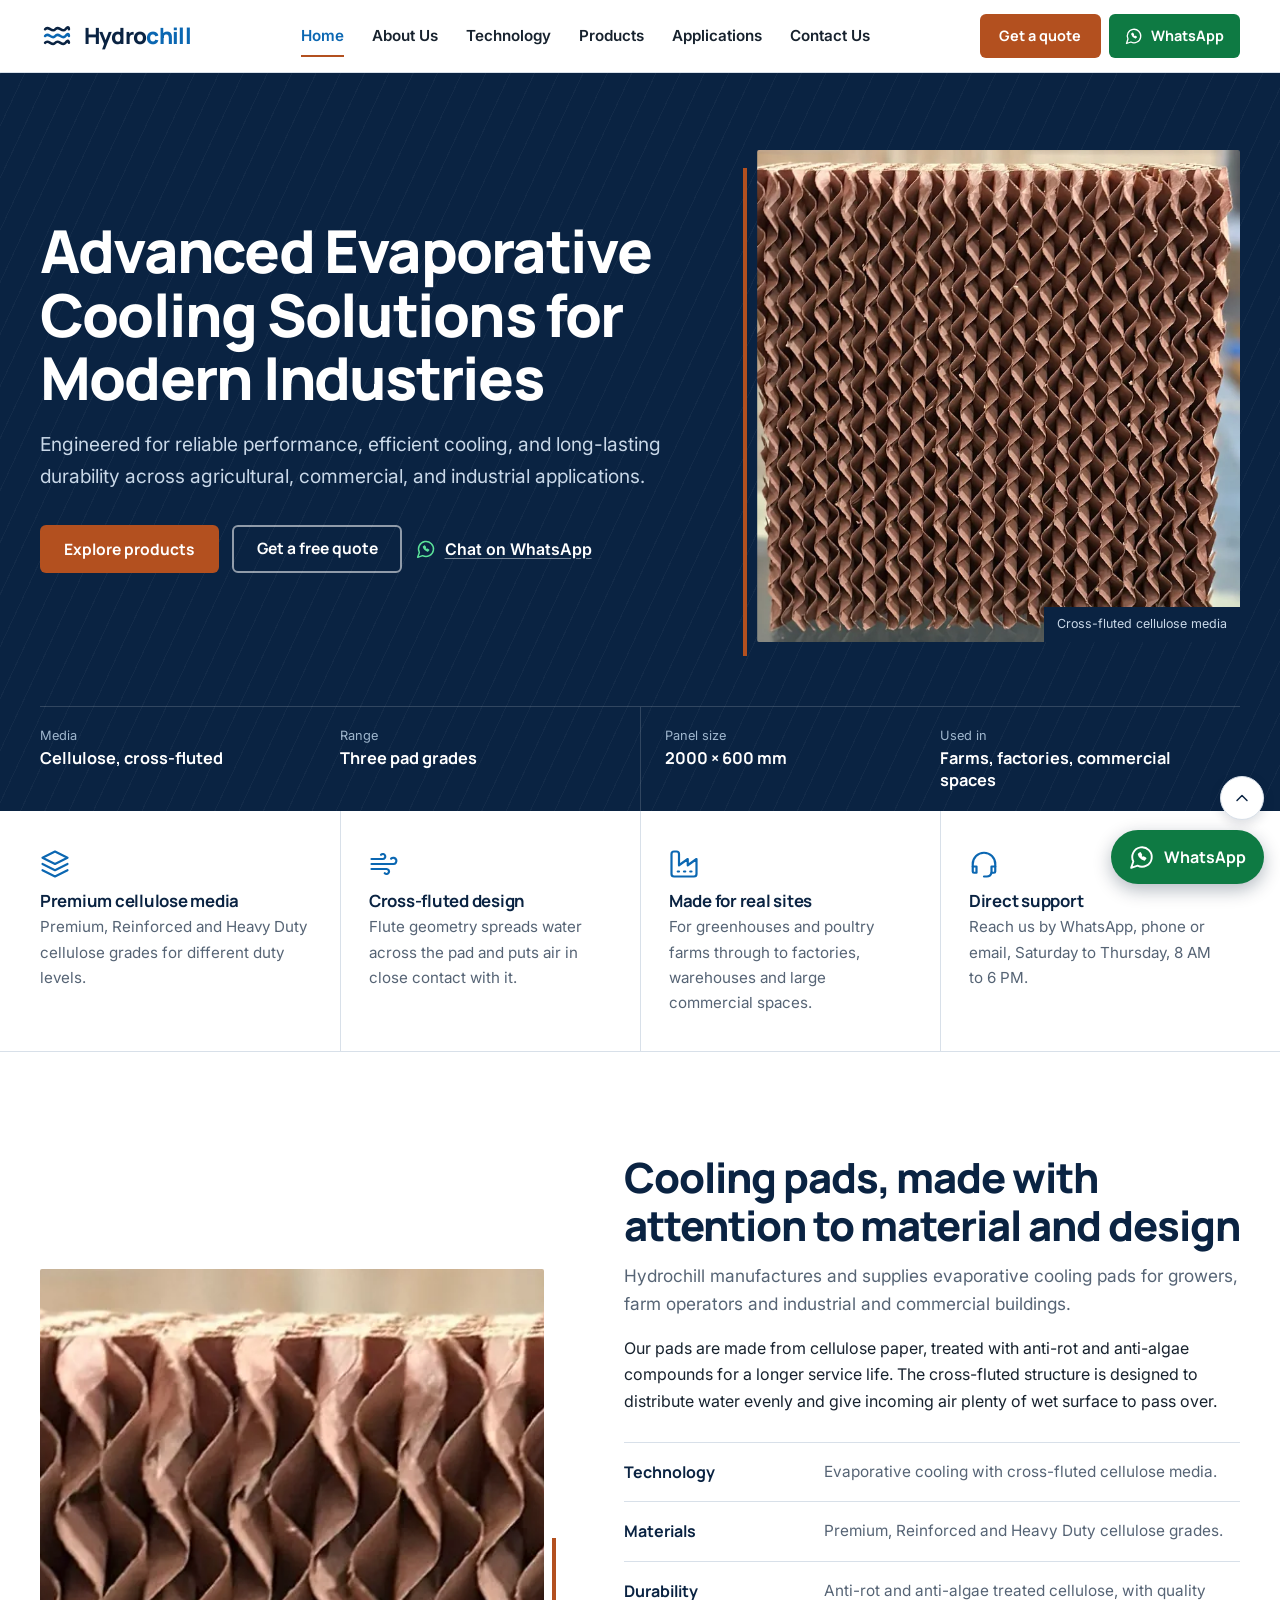
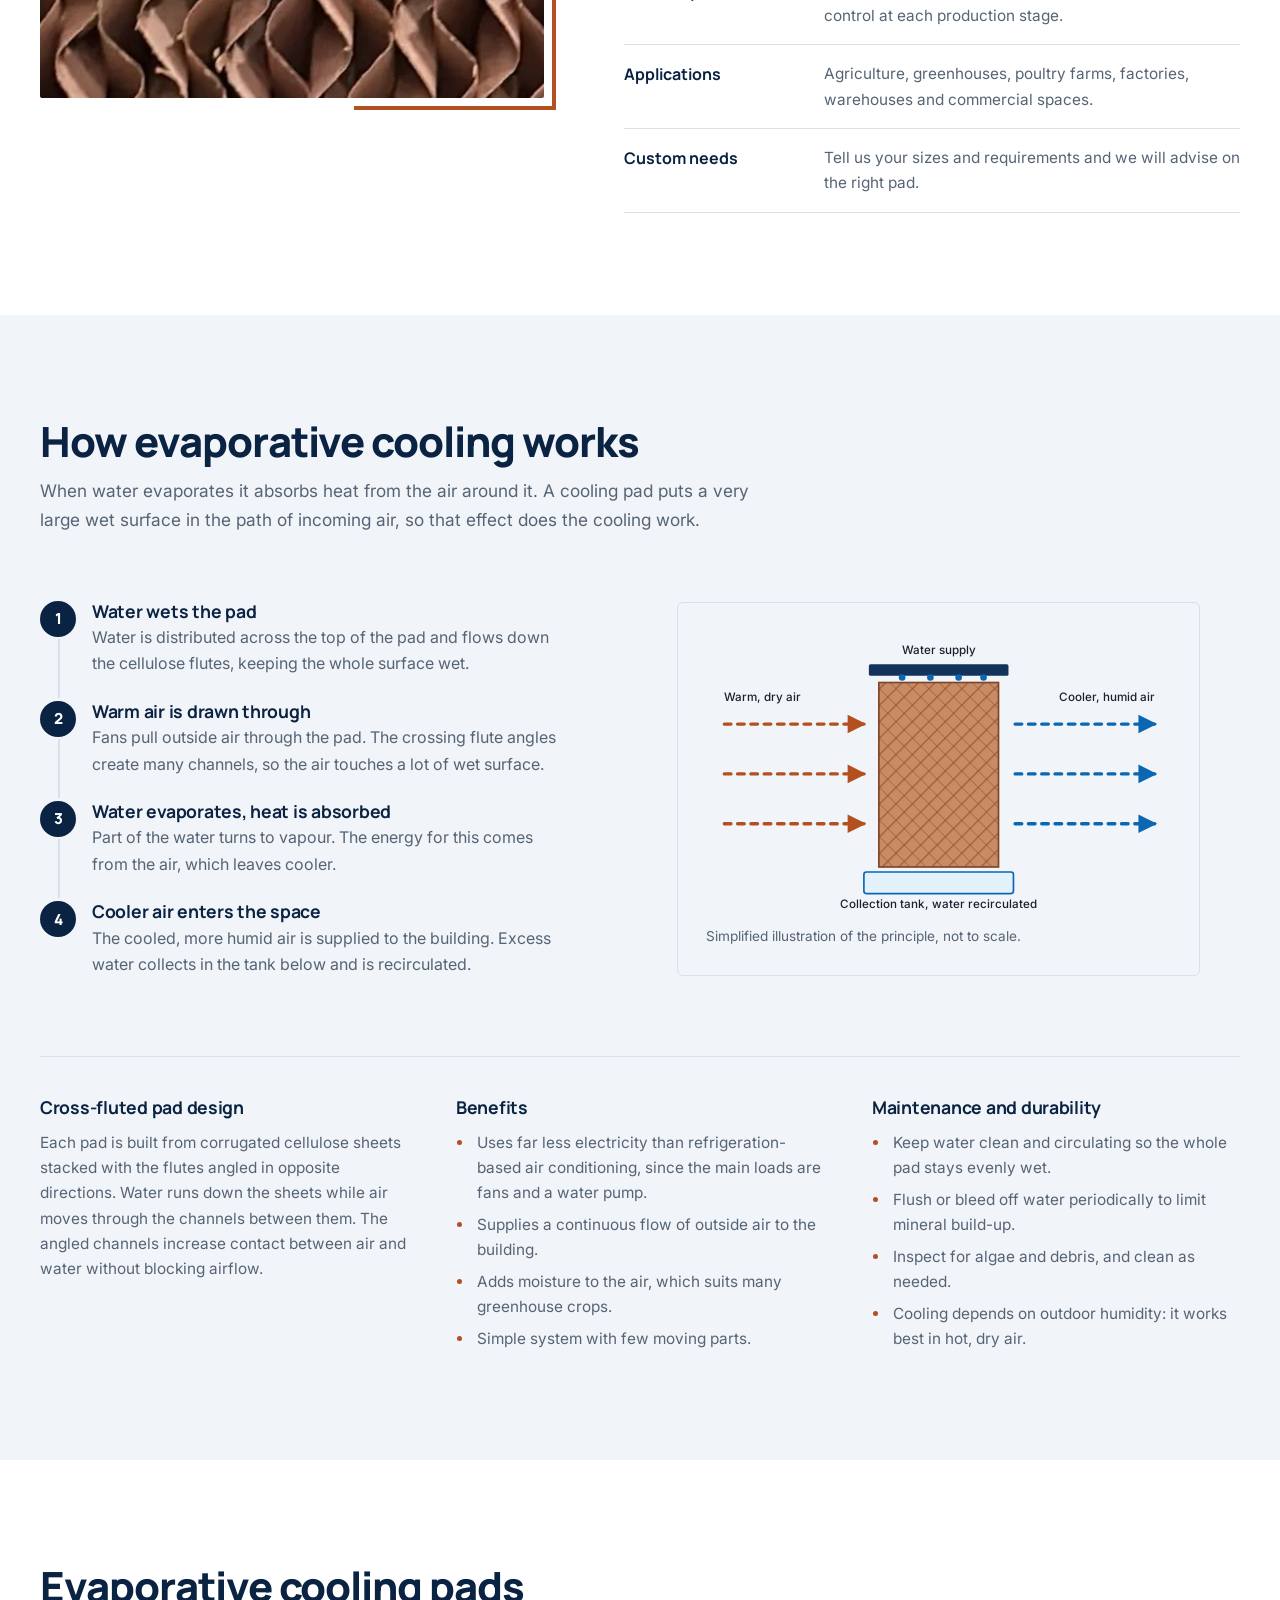
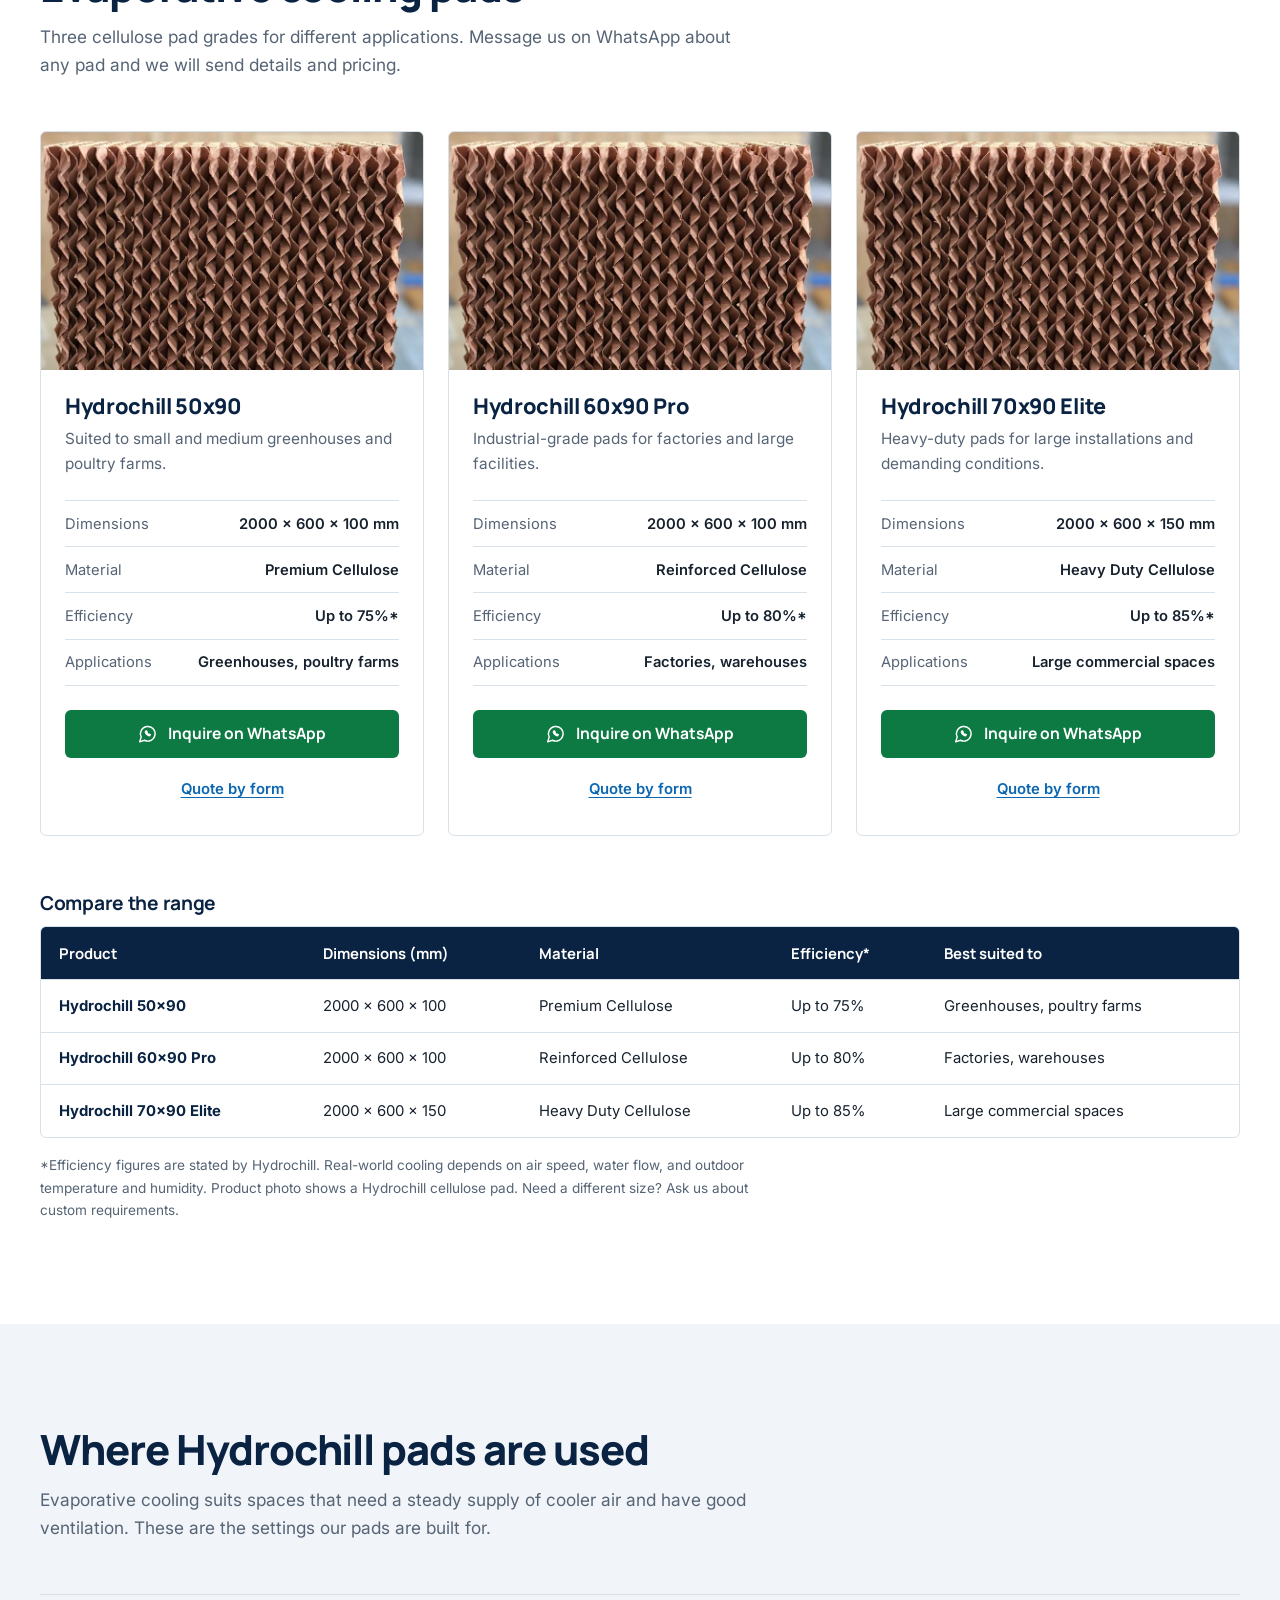
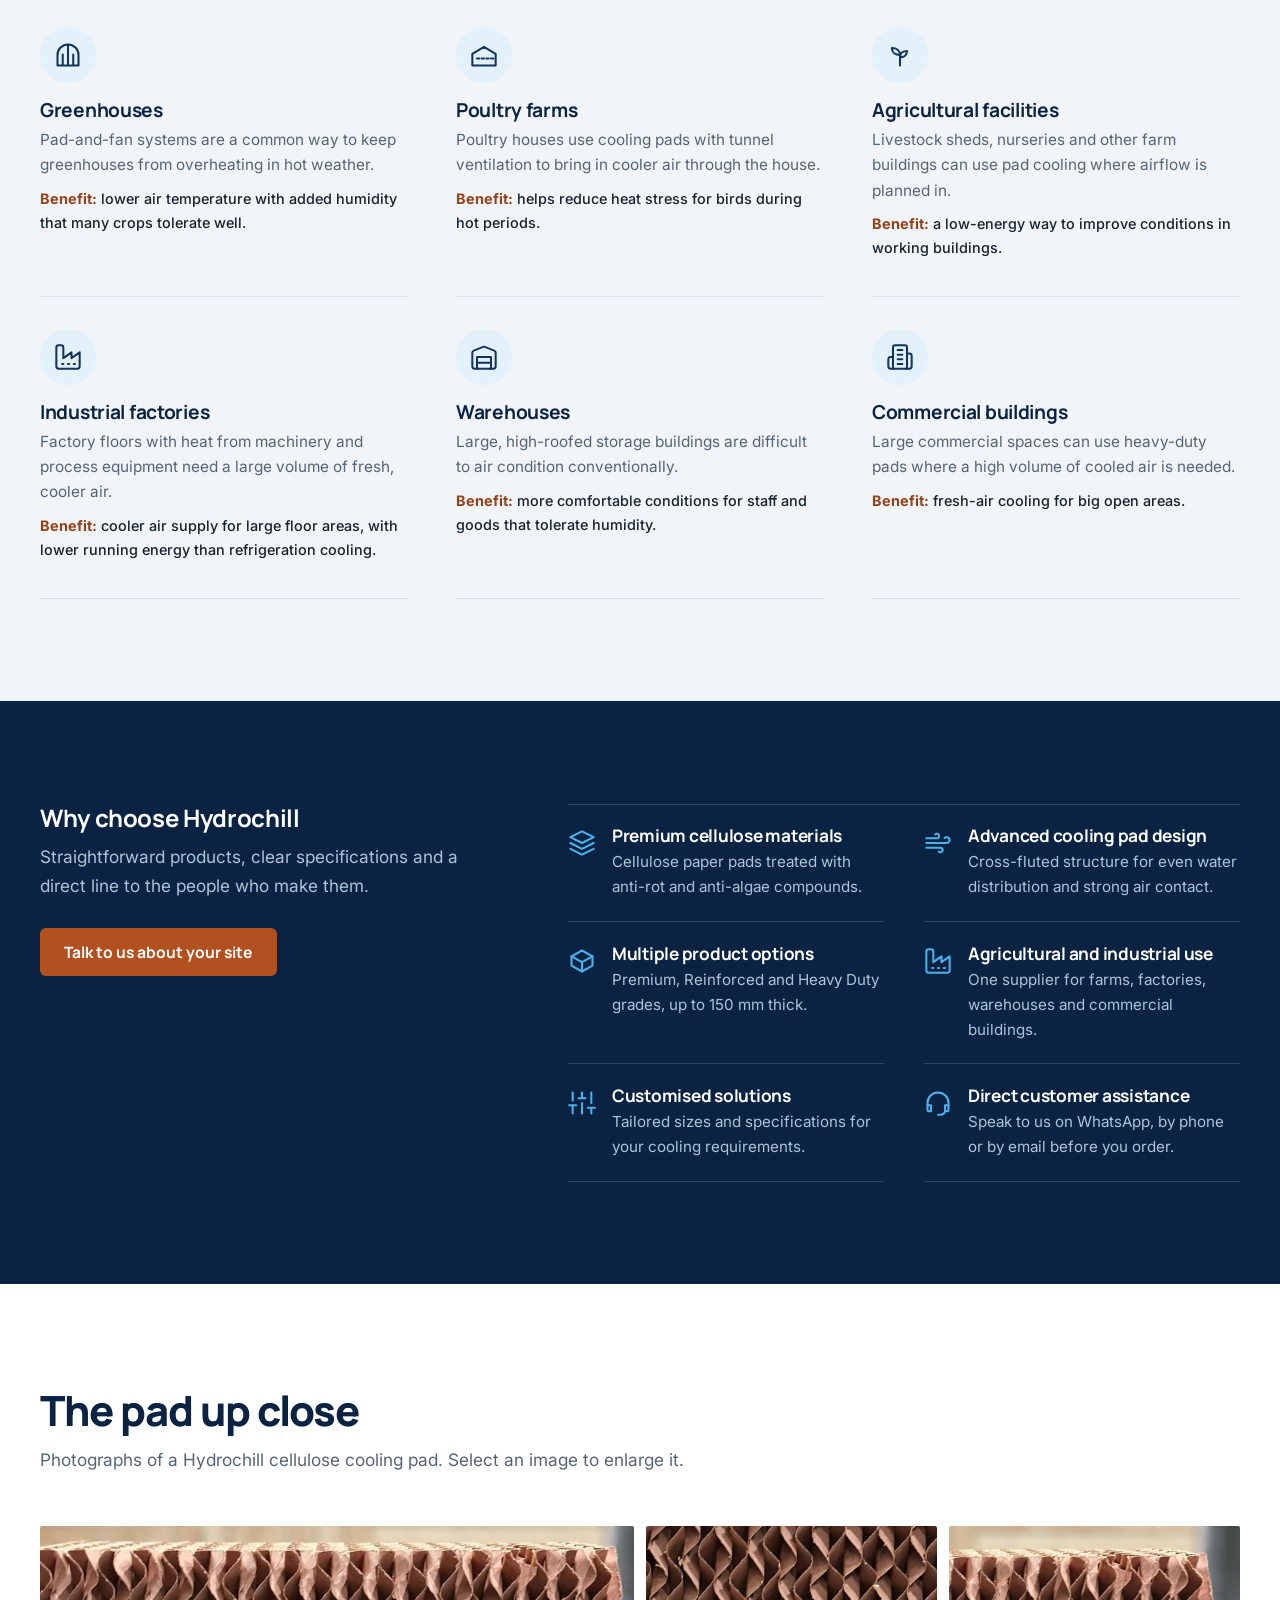
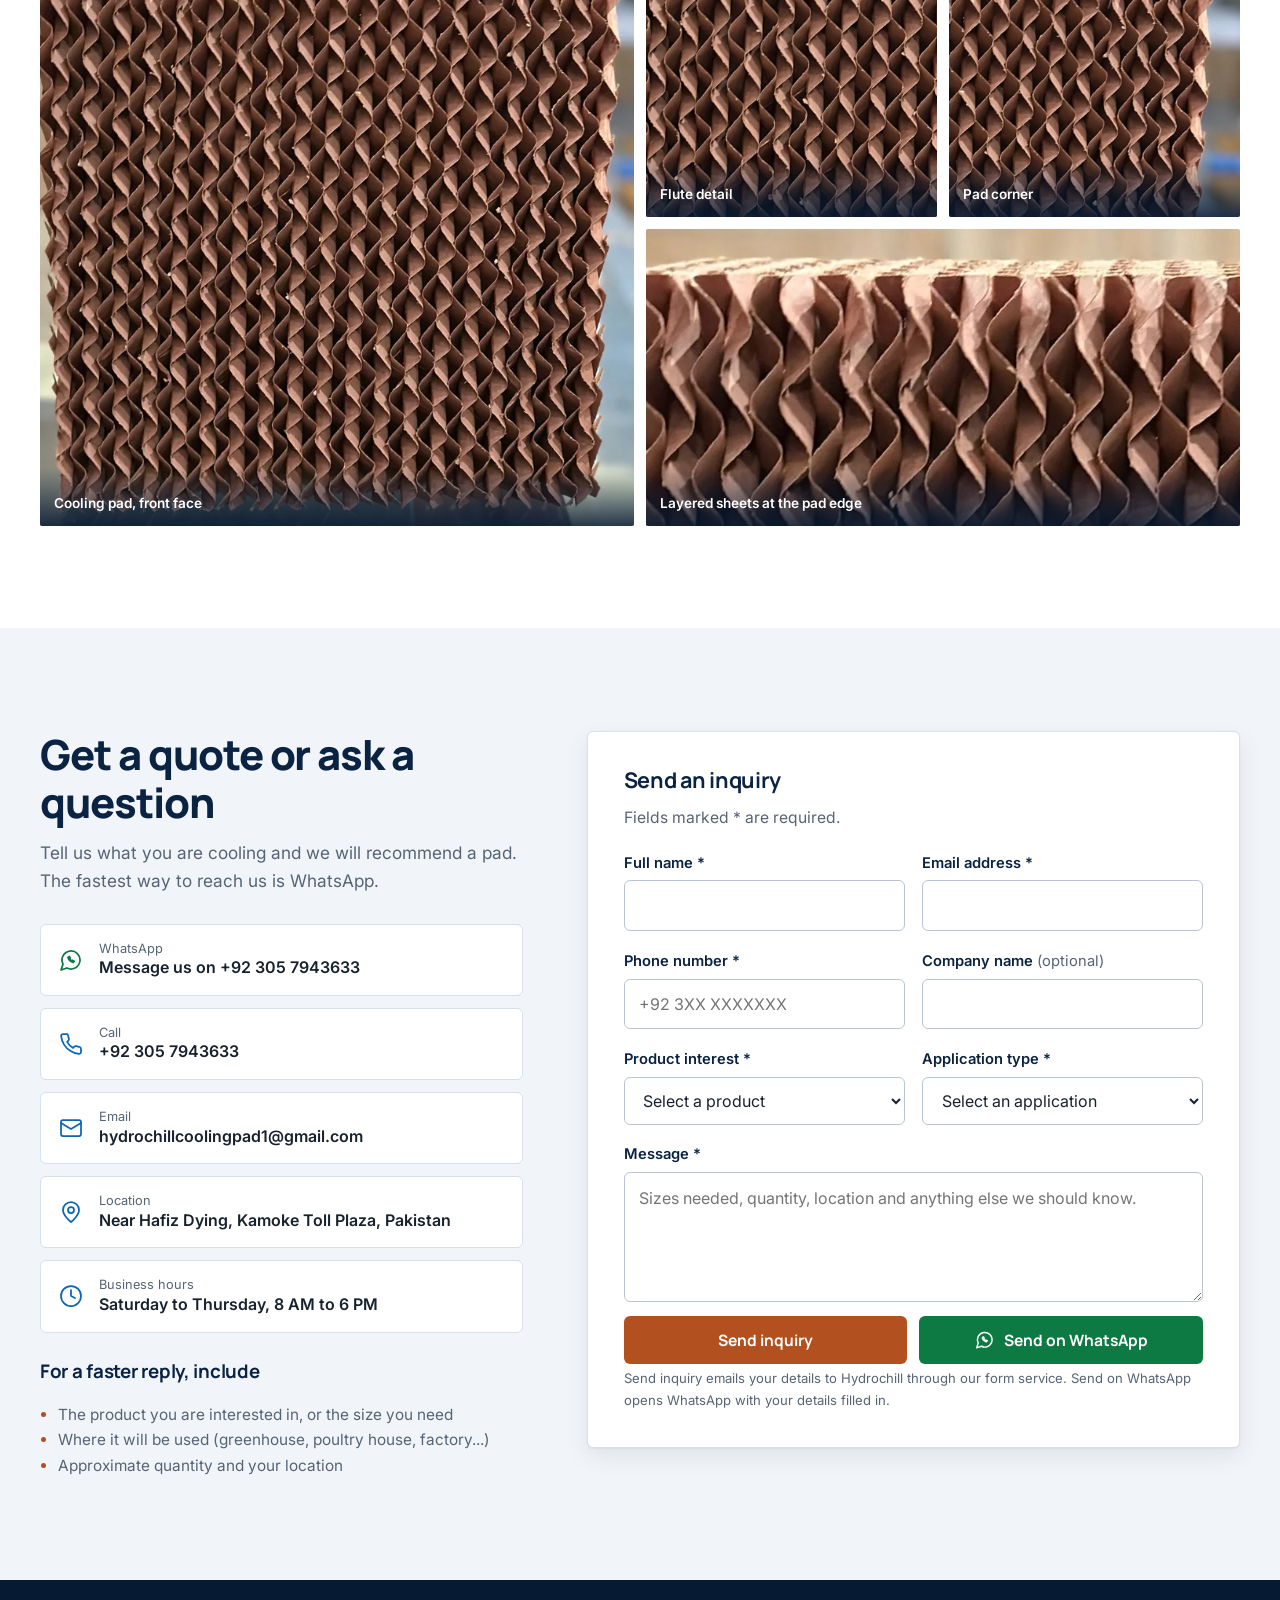
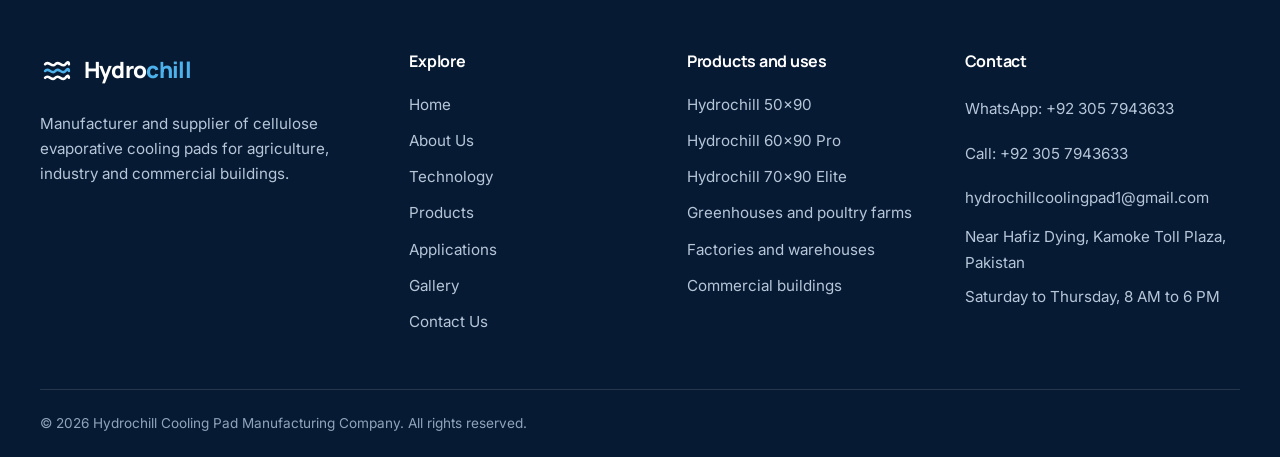
==== index.html @ a9f161e2 "Add files via upload" ====
<!DOCTYPE html>
<html lang="en">
<head>
  <meta charset="UTF-8">
  <meta name="viewport" content="width=device-width, initial-scale=1">
  <title>Evaporative Cellulose Cooling Pads Manufacturer in Pakistan | Hydrochill</title>
  <meta name="description" content="Hydrochill manufactures cross-fluted cellulose evaporative cooling pads for greenhouses, poultry farms, factories, warehouses and commercial spaces in Pakistan. Request a free quote on WhatsApp.">
  <meta name="theme-color" content="#0A2342">
  <link rel="canonical" href="https://hydrochill.netlify.app/">

  <!-- Open Graph / social -->
  <meta property="og:type" content="website">
  <meta property="og:site_name" content="Hydrochill">
  <meta property="og:title" content="Hydrochill | Evaporative Cooling Pad Manufacturer in Pakistan">
  <meta property="og:description" content="Cellulose evaporative cooling pads for agriculture, industry and commercial buildings. Three product grades. Quotes on WhatsApp.">
  <meta property="og:url" content="https://hydrochill.netlify.app/">
  <meta property="og:image" content="https://hydrochill.netlify.app/image/og-image.jpg">
  <meta property="og:image:width" content="1200">
  <meta property="og:image:height" content="630">
  <meta property="og:image:alt" content="Close-up of a Hydrochill cross-fluted cellulose cooling pad">
  <meta name="twitter:card" content="summary_large_image">

  <!-- Icons -->
  <link rel="icon" href="favicon.svg" type="image/svg+xml">
  <link rel="icon" href="image/favicon-original.png" type="image/png">

  <!-- Fonts: loaded non-blocking, with system fallbacks defined in CSS -->
  <link rel="preconnect" href="https://fonts.googleapis.com">
  <link rel="preconnect" href="https://fonts.gstatic.com" crossorigin>
  <link rel="preload" as="style" href="https://fonts.googleapis.com/css2?family=Inter:wght@400;500;600&family=Manrope:wght@600;700;800&display=swap">
  <link rel="stylesheet" href="https://fonts.googleapis.com/css2?family=Inter:wght@400;500;600&family=Manrope:wght@600;700;800&display=swap">
  <link rel="preload" as="image" type="image/webp" href="image/pad-full-800.webp" imagesrcset="image/pad-full-480.webp 480w, image/pad-full-800.webp 800w, image/pad-full-1200.webp 1200w" imagesizes="(min-width: 900px) 520px, 90vw">
  <link rel="stylesheet" href="css/styles.css">
  <script src="js/init.js"></script>

  <!-- Structured data: local business + product list. No ratings or reviews. -->
  <script type="application/ld+json">
  {
    "@context": "https://schema.org",
    "@graph": [
      {
        "@type": "LocalBusiness",
        "@id": "https://hydrochill.netlify.app/#business",
        "name": "Hydrochill",
        "description": "Manufacturer and supplier of cellulose evaporative cooling pads for agriculture, industrial and commercial use.",
        "url": "https://hydrochill.netlify.app/",
        "image": "https://hydrochill.netlify.app/image/og-image.jpg",
        "telephone": "+923057943633",
        "email": "hydrochillcoolingpad1@gmail.com",
        "address": {
          "@type": "PostalAddress",
          "streetAddress": "Near Hafiz Dying, Kamoke Toll Plaza",
          "addressCountry": "PK"
        },
        "openingHoursSpecification": {
          "@type": "OpeningHoursSpecification",
          "dayOfWeek": ["Saturday", "Sunday", "Monday", "Tuesday", "Wednesday", "Thursday"],
          "opens": "08:00",
          "closes": "18:00"
        },
        "areaServed": "PK"
      },
      {
        "@type": "ItemList",
        "name": "Hydrochill evaporative cooling pads",
        "itemListElement": [
          { "@type": "ListItem", "position": 1, "item": { "@type": "Product", "name": "Hydrochill 50x90", "description": "Premium cellulose evaporative cooling pad, 2000 x 600 x 100 mm, for greenhouses and poultry farms.", "brand": { "@type": "Brand", "name": "Hydrochill" }, "image": "https://hydrochill.netlify.app/image/pad-full-1200.jpg" } },
          { "@type": "ListItem", "position": 2, "item": { "@type": "Product", "name": "Hydrochill 60x90 Pro", "description": "Reinforced cellulose evaporative cooling pad, 2000 x 600 x 100 mm, for factories and warehouses.", "brand": { "@type": "Brand", "name": "Hydrochill" }, "image": "https://hydrochill.netlify.app/image/pad-full-1200.jpg" } },
          { "@type": "ListItem", "position": 3, "item": { "@type": "Product", "name": "Hydrochill 70x90 Elite", "description": "Heavy duty cellulose evaporative cooling pad, 2000 x 600 x 150 mm, for large commercial spaces.", "brand": { "@type": "Brand", "name": "Hydrochill" }, "image": "https://hydrochill.netlify.app/image/pad-full-1200.jpg" } }
        ]
      }
    ]
  }
  </script>
</head>
<body>
  <a class="skip-link" href="#main">Skip to main content</a>

  <!-- Icon sprite (inline so there are no extra requests and no icon-font dependency) -->
  <svg class="sprite" aria-hidden="true" focusable="false" width="0" height="0">
    <symbol id="i-menu" viewBox="0 0 24 24"><path d="M3 6h18M3 12h18M3 18h18"/></symbol>
    <symbol id="i-close" viewBox="0 0 24 24"><path d="M6 6l12 12M18 6L6 18"/></symbol>
    <symbol id="i-phone" viewBox="0 0 24 24"><path d="M22 16.92v3a2 2 0 0 1-2.18 2 19.79 19.79 0 0 1-8.63-3.07 19.5 19.5 0 0 1-6-6 19.79 19.79 0 0 1-3.07-8.67A2 2 0 0 1 4.11 2h3a2 2 0 0 1 2 1.72c.13.96.36 1.9.7 2.81a2 2 0 0 1-.45 2.11L8.09 9.91a16 16 0 0 0 6 6l1.27-1.27a2 2 0 0 1 2.11-.45c.91.34 1.85.57 2.81.7A2 2 0 0 1 22 16.92z"/></symbol>
    <symbol id="i-mail" viewBox="0 0 24 24"><rect x="2" y="4" width="20" height="16" rx="2"/><path d="m22 7-10 6L2 7"/></symbol>
    <symbol id="i-pin" viewBox="0 0 24 24"><path d="M20 10c0 6-8 12-8 12S4 16 4 10a8 8 0 0 1 16 0z"/><circle cx="12" cy="10" r="3"/></symbol>
    <symbol id="i-clock" viewBox="0 0 24 24"><circle cx="12" cy="12" r="10"/><path d="M12 6v6l4 2"/></symbol>
    <symbol id="i-chat" viewBox="0 0 24 24"><path d="M7.9 20A9 9 0 1 0 4 16.1L2 22z"/><path d="M9 9.5c.5 2 2.5 4 5 5l1.2-1.2-1.7-1-.8.6a4 4 0 0 1-2-2l.6-.8-1-1.7z"/></symbol>
    <symbol id="i-arrow" viewBox="0 0 24 24"><path d="M5 12h14M13 6l6 6-6 6"/></symbol>
    <symbol id="i-up" viewBox="0 0 24 24"><path d="m6 15 6-6 6 6"/></symbol>
    <symbol id="i-left" viewBox="0 0 24 24"><path d="m15 6-6 6 6 6"/></symbol>
    <symbol id="i-right" viewBox="0 0 24 24"><path d="m9 6 6 6-6 6"/></symbol>
    <symbol id="i-layers" viewBox="0 0 24 24"><path d="m12 2 10 5-10 5L2 7z"/><path d="m2 17 10 5 10-5"/><path d="m2 12 10 5 10-5"/></symbol>
    <symbol id="i-wind" viewBox="0 0 24 24"><path d="M17.7 7.7a2.5 2.5 0 1 1 1.8 4.3H2"/><path d="M9.6 4.6A2 2 0 1 1 11 8H2"/><path d="M12.6 19.4A2 2 0 1 0 14 16H2"/></symbol>
    <symbol id="i-drop" viewBox="0 0 24 24"><path d="M12 2.7c3.5 4 6 7 6 10.3a6 6 0 0 1-12 0c0-3.3 2.5-6.3 6-10.3z"/></symbol>
    <symbol id="i-box" viewBox="0 0 24 24"><path d="M21 8 12 3 3 8v8l9 5 9-5z"/><path d="m3 8 9 5 9-5M12 13v8"/></symbol>
    <symbol id="i-support" viewBox="0 0 24 24"><path d="M3 14v-2a9 9 0 0 1 18 0v2"/><path d="M3 14h3v5H4a1 1 0 0 1-1-1zM21 14h-3v5h2a1 1 0 0 0 1-1z"/><path d="M18 19a4 4 0 0 1-4 3h-2"/></symbol>
    <symbol id="i-sliders" viewBox="0 0 24 24"><path d="M4 21v-7M4 10V3M12 21v-9M12 8V3M20 21v-5M20 12V3M1 14h6M9 8h6M17 16h6"/></symbol>
    <symbol id="i-shield" viewBox="0 0 24 24"><path d="M12 22s8-4 8-10V5l-8-3-8 3v7c0 6 8 10 8 10z"/><path d="m9 12 2 2 4-4"/></symbol>
    <symbol id="i-greenhouse" viewBox="0 0 24 24"><path d="M3 21v-9a9 9 0 0 1 18 0v9M3 21h18M12 3v18M7.5 21v-9.5M16.5 21v-9.5"/></symbol>
    <symbol id="i-poultry" viewBox="0 0 24 24"><path d="M2 21V11l10-6 10 6v10M2 21h20M6 15h2M10 15h2M14 15h2M18 15h2"/></symbol>
    <symbol id="i-sprout" viewBox="0 0 24 24"><path d="M12 21v-9"/><path d="M12 12c0-4-3-6-7-6 0 4 3 6 7 6z"/><path d="M12 14c0-3.5 2.5-5.5 6-5.5 0 3.5-2.5 5.5-6 5.5z"/></symbol>
    <symbol id="i-factory" viewBox="0 0 24 24"><path d="M2 20a2 2 0 0 0 2 2h16a2 2 0 0 0 2-2V8l-7 5V8l-7 5V4a2 2 0 0 0-2-2H4a2 2 0 0 0-2 2z"/><path d="M17 18h1M12 18h1M7 18h1"/></symbol>
    <symbol id="i-warehouse" viewBox="0 0 24 24"><path d="M22 8.35V20a2 2 0 0 1-2 2H4a2 2 0 0 1-2-2V8.35a2 2 0 0 1 1.26-1.85l8-3.2a2 2 0 0 1 1.48 0l8 3.2A2 2 0 0 1 22 8.35z"/><path d="M6 22V12h12v10M6 17h12"/></symbol>
    <symbol id="i-building" viewBox="0 0 24 24"><path d="M6 22V4a2 2 0 0 1 2-2h8a2 2 0 0 1 2 2v18z"/><path d="M6 12H4a2 2 0 0 0-2 2v6a2 2 0 0 0 2 2h2M18 9h2a2 2 0 0 1 2 2v9a2 2 0 0 1-2 2h-2M10 6h4M10 10h4M10 14h4M10 18h4"/></symbol>
  </svg>

  <header class="site-header" id="site-header">
    <div class="wrap header-inner">
      <a class="brand" href="#home" aria-label="Hydrochill, home">
        <svg class="brand-mark" viewBox="0 0 40 40" fill="none" stroke="currentColor" stroke-width="3" stroke-linecap="round" aria-hidden="true">
          <path d="M6 12c4-5 8 5 12 0s8 5 12 0 4 0 4 0"/>
          <path d="M6 20c4-5 8 5 12 0s8 5 12 0 4 0 4 0" stroke="#0B67B2"/>
          <path d="M6 28c4-5 8 5 12 0s8 5 12 0 4 0 4 0"/>
        </svg>
        <span class="brand-name">Hydro<span>chill</span></span>
      </a>

      <nav class="nav" id="site-nav" aria-label="Primary">
        <ul>
          <li><a href="#home">Home</a></li>
          <li><a href="#about">About Us</a></li>
          <li><a href="#technology">Technology</a></li>
          <li><a href="#products">Products</a></li>
          <li><a href="#applications">Applications</a></li>
          <li><a href="#contact">Contact Us</a></li>
          <li class="nav-cta"><a class="btn btn-copper btn-block" href="#contact">Get a quote</a></li>
        </ul>
      </nav>

      <div class="header-actions">
        <a class="btn btn-copper btn-sm" href="#contact">Get a quote</a>
        <a class="icon-btn wa-header" href="https://wa.me/923057943633?text=Hello%20Hydrochill%2C%20I%20would%20like%20to%20know%20more%20about%20your%20evaporative%20cooling%20pads." target="_blank" rel="noopener" aria-label="Chat with Hydrochill on WhatsApp (opens in a new tab)">
          <svg class="icon" aria-hidden="true"><use href="#i-chat"/></svg><span class="wa-label">WhatsApp</span>
        </a>
        <button class="icon-btn nav-toggle" type="button" aria-expanded="false" aria-controls="site-nav" aria-label="Menu">
          <svg class="icon icon-menu" aria-hidden="true"><use href="#i-menu"/></svg>
          <svg class="icon icon-close" aria-hidden="true"><use href="#i-close"/></svg>
        </button>
      </div>
    </div>
  </header>

  <main id="main">

    <!-- HERO -->
    <section class="hero" id="home" aria-labelledby="hero-title">
      <div class="wrap">
        <div class="hero-grid">
          <div class="hero-copy">
            <h1 id="hero-title">Advanced Evaporative Cooling Solutions for Modern Industries</h1>
            <p class="hero-lead">Engineered for reliable performance, efficient cooling, and long-lasting durability across agricultural, commercial, and industrial applications.</p>
            <div class="hero-actions">
              <a class="btn btn-copper" href="#products">Explore products</a>
              <a class="btn btn-outline-light" href="#contact">Get a free quote</a>
              <a class="hero-wa" href="https://wa.me/923057943633?text=Hello%20Hydrochill%2C%20I%20would%20like%20a%20free%20quote%20for%20evaporative%20cooling%20pads." target="_blank" rel="noopener">
                <svg class="icon" aria-hidden="true"><use href="#i-chat"/></svg>
                Chat on WhatsApp<span class="visually-hidden"> (opens in a new tab)</span>
              </a>
            </div>
          </div>
          <figure class="hero-media">
            <picture>
              <source type="image/webp" srcset="image/pad-full-480.webp 480w, image/pad-full-800.webp 800w, image/pad-full-1200.webp 1200w" sizes="(min-width: 900px) 520px, 90vw">
              <img src="image/pad-full-800.jpg" width="800" height="764" fetchpriority="high" alt="Front face of a Hydrochill cellulose cooling pad showing the cross-fluted channels">
            </picture>
            <figcaption>Cross-fluted cellulose media</figcaption>
          </figure>
        </div>
        <dl class="hero-facts">
          <div><dt>Media</dt><dd>Cellulose, cross-fluted</dd></div>
          <div><dt>Range</dt><dd>Three pad grades</dd></div>
          <div><dt>Panel size</dt><dd>2000 &times; 600 mm</dd></div>
          <div><dt>Used in</dt><dd>Farms, factories, commercial spaces</dd></div>
        </dl>
      </div>
    </section>

    <!-- HIGHLIGHTS -->
    <section class="highlights" aria-label="Highlights">
      <div class="wrap">
        <ul class="highlight-grid">
          <li class="highlight">
            <svg class="icon" aria-hidden="true"><use href="#i-layers"/></svg>
            <div><h3>Premium cellulose media</h3><p>Premium, Reinforced and Heavy Duty cellulose grades for different duty levels.</p></div>
          </li>
          <li class="highlight">
            <svg class="icon" aria-hidden="true"><use href="#i-wind"/></svg>
            <div><h3>Cross-fluted design</h3><p>Flute geometry spreads water across the pad and puts air in close contact with it.</p></div>
          </li>
          <li class="highlight">
            <svg class="icon" aria-hidden="true"><use href="#i-factory"/></svg>
            <div><h3>Made for real sites</h3><p>For greenhouses and poultry farms through to factories, warehouses and large commercial spaces.</p></div>
          </li>
          <li class="highlight">
            <svg class="icon" aria-hidden="true"><use href="#i-support"/></svg>
            <div><h3>Direct support</h3><p>Reach us by WhatsApp, phone or email, Saturday to Thursday, 8 AM to 6 PM.</p></div>
          </li>
        </ul>
      </div>
    </section>

    <!-- ABOUT -->
    <section class="section" id="about" aria-labelledby="about-title">
      <div class="wrap about-grid">
        <div class="about-media reveal">
          <picture>
            <source type="image/webp" srcset="image/pad-detail-edge.webp 1000w">
            <img src="image/pad-detail-edge.jpg" width="1000" height="444" loading="lazy" alt="Top edge of a Hydrochill cooling pad showing the layered cellulose sheets">
          </picture>
        </div>
        <div class="about-copy reveal">
          <h2 id="about-title">Cooling pads, made with attention to material and design</h2>
          <p class="lead">Hydrochill manufactures and supplies evaporative cooling pads for growers, farm operators and industrial and commercial buildings.</p>
          <p>Our pads are made from cellulose paper, treated with anti-rot and anti-algae compounds for a longer service life. The cross-fluted structure is designed to distribute water evenly and give incoming air plenty of wet surface to pass over.</p>
          <dl class="about-list">
            <div><dt>Technology</dt><dd>Evaporative cooling with cross-fluted cellulose media.</dd></div>
            <div><dt>Materials</dt><dd>Premium, Reinforced and Heavy Duty cellulose grades.</dd></div>
            <div><dt>Durability</dt><dd>Anti-rot and anti-algae treated cellulose, with quality control at each production stage.</dd></div>
            <div><dt>Applications</dt><dd>Agriculture, greenhouses, poultry farms, factories, warehouses and commercial spaces.</dd></div>
            <div><dt>Custom needs</dt><dd>Tell us your sizes and requirements and we will advise on the right pad.</dd></div>
          </dl>
        </div>
      </div>
    </section>

    <!-- TECHNOLOGY -->
    <section class="section section-mist" id="technology" aria-labelledby="tech-title">
      <div class="wrap">
        <div class="section-head reveal">
          <h2 id="tech-title">How evaporative cooling works</h2>
          <p class="lead">When water evaporates it absorbs heat from the air around it. A cooling pad puts a very large wet surface in the path of incoming air, so that effect does the cooling work.</p>
        </div>

        <div class="tech-grid">
          <ol class="tech-steps reveal">
            <li><h3>Water wets the pad</h3><p>Water is distributed across the top of the pad and flows down the cellulose flutes, keeping the whole surface wet.</p></li>
            <li><h3>Warm air is drawn through</h3><p>Fans pull outside air through the pad. The crossing flute angles create many channels, so the air touches a lot of wet surface.</p></li>
            <li><h3>Water evaporates, heat is absorbed</h3><p>Part of the water turns to vapour. The energy for this comes from the air, which leaves cooler.</p></li>
            <li><h3>Cooler air enters the space</h3><p>The cooled, more humid air is supplied to the building. Excess water collects in the tank below and is recirculated.</p></li>
          </ol>

          <figure class="diagram reveal">
            <svg viewBox="0 0 560 340" role="img" aria-labelledby="diag-title diag-desc">
              <title id="diag-title">Diagram of air passing through a wet cooling pad</title>
              <desc id="diag-desc">Warm, dry air enters from the left, passes through a wet cellulose pad supplied with water from above, and leaves on the right as cooler, more humid air. Water collects in a tank below the pad.</desc>
              <defs>
                <pattern id="fl-a" width="14" height="14" patternUnits="userSpaceOnUse" patternTransform="rotate(45)"><rect width="14" height="14" fill="#C98B63"/><line x1="0" y1="0" x2="0" y2="14" stroke="#9B5E3A" stroke-width="3"/></pattern>
                <pattern id="fl-b" width="14" height="14" patternUnits="userSpaceOnUse" patternTransform="rotate(-45)"><line x1="0" y1="0" x2="0" y2="14" stroke="#7E4627" stroke-width="1.5" opacity=".7"/></pattern>
                <marker id="ah-warm" viewBox="0 0 10 10" refX="8" refY="5" markerWidth="7" markerHeight="7" orient="auto"><path d="M1 1l8 4-8 4z" fill="#B3501F"/></marker>
                <marker id="ah-cool" viewBox="0 0 10 10" refX="8" refY="5" markerWidth="7" markerHeight="7" orient="auto"><path d="M1 1l8 4-8 4z" fill="#0B67B2"/></marker>
              </defs>
              <rect x="196" y="40" width="168" height="14" rx="2" fill="#11335C"/>
              <rect x="208" y="62" width="144" height="222" fill="url(#fl-a)"/>
              <rect x="208" y="62" width="144" height="222" fill="url(#fl-b)"/>
              <rect x="208" y="62" width="144" height="222" fill="none" stroke="#7E4627" stroke-width="2"/>
              <circle class="drip" cx="236" cy="56" r="4"/><circle class="drip" cx="270" cy="56" r="4"/><circle class="drip" cx="304" cy="56" r="4"/><circle class="drip" cx="334" cy="56" r="4"/>
              <rect x="190" y="290" width="180" height="26" rx="3" fill="#E3F1FB" stroke="#0B67B2" stroke-width="2"/>
              <g fill="none" stroke-width="4" stroke-linecap="round">
                <path class="air-flow" d="M22 112H190" stroke="#B3501F" marker-end="url(#ah-warm)"/>
                <path class="air-flow" d="M22 172H190" stroke="#B3501F" marker-end="url(#ah-warm)"/>
                <path class="air-flow" d="M22 232H190" stroke="#B3501F" marker-end="url(#ah-warm)"/>
                <path class="air-flow" d="M372 112H540" stroke="#0B67B2" marker-end="url(#ah-cool)"/>
                <path class="air-flow" d="M372 172H540" stroke="#0B67B2" marker-end="url(#ah-cool)"/>
                <path class="air-flow" d="M372 232H540" stroke="#0B67B2" marker-end="url(#ah-cool)"/>
              </g>
              <g class="svg-text">
                <text x="22" y="84">Warm, dry air</text>
                <text x="540" y="84" text-anchor="end">Cooler, humid air</text>
                <text x="280" y="28" text-anchor="middle">Water supply</text>
                <text x="280" y="333" text-anchor="middle">Collection tank, water recirculated</text>
              </g>
            </svg>
            <figcaption>Simplified illustration of the principle, not to scale.</figcaption>
          </figure>
        </div>

        <div class="tech-notes">
          <div class="reveal">
            <h3>Cross-fluted pad design</h3>
            <p>Each pad is built from corrugated cellulose sheets stacked with the flutes angled in opposite directions. Water runs down the sheets while air moves through the channels between them. The angled channels increase contact between air and water without blocking airflow.</p>
          </div>
          <div class="reveal">
            <h3>Benefits</h3>
            <ul>
              <li>Uses far less electricity than refrigeration-based air conditioning, since the main loads are fans and a water pump.</li>
              <li>Supplies a continuous flow of outside air to the building.</li>
              <li>Adds moisture to the air, which suits many greenhouse crops.</li>
              <li>Simple system with few moving parts.</li>
            </ul>
          </div>
          <div class="reveal">
            <h3>Maintenance and durability</h3>
            <ul>
              <li>Keep water clean and circulating so the whole pad stays evenly wet.</li>
              <li>Flush or bleed off water periodically to limit mineral build-up.</li>
              <li>Inspect for algae and debris, and clean as needed.</li>
              <li>Cooling depends on outdoor humidity: it works best in hot, dry air.</li>
            </ul>
          </div>
        </div>
      </div>
    </section>

    <!-- PRODUCTS -->
    <section class="section" id="products" aria-labelledby="products-title">
      <div class="wrap">
        <div class="section-head reveal">
          <h2 id="products-title">Evaporative cooling pads</h2>
          <p class="lead">Three cellulose pad grades for different applications. Message us on WhatsApp about any pad and we will send details and pricing.</p>
        </div>

        <div class="product-grid">
          <article class="product-card reveal" aria-labelledby="p1">
            <div class="product-media">
              <picture>
                <source type="image/webp" srcset="image/pad-full-480.webp 480w, image/pad-full-800.webp 800w" sizes="(min-width: 1040px) 380px, (min-width: 700px) 45vw, 92vw">
                <img src="image/pad-full-480.jpg" width="480" height="458" loading="lazy" alt="Hydrochill cellulose cooling pad, cross-fluted face">
              </picture>
            </div>
            <div class="product-body">
              <h3 id="p1">Hydrochill 50x90</h3>
              <p class="product-desc">Suited to small and medium greenhouses and poultry farms.</p>
              <dl class="spec-list">
                <div><dt>Dimensions</dt><dd>2000 &times; 600 &times; 100 mm</dd></div>
                <div><dt>Material</dt><dd>Premium Cellulose</dd></div>
                <div><dt>Efficiency</dt><dd>Up to 75%*</dd></div>
                <div><dt>Applications</dt><dd>Greenhouses, poultry farms</dd></div>
              </dl>
              <div class="product-actions">
                <a class="btn btn-green" href="https://wa.me/923057943633?text=Hello%20Hydrochill%2C%20I%20am%20interested%20in%20your%20Hydrochill%2050x90%20cooling%20pad.%20Please%20share%20product%20details%20and%20pricing." target="_blank" rel="noopener"><svg class="icon" aria-hidden="true"><use href="#i-chat"/></svg>Inquire on WhatsApp<span class="visually-hidden">: Hydrochill 50x90 (opens in a new tab)</span></a>
                <a class="text-link" href="#contact" data-product="Hydrochill 50x90">Quote by form<span class="visually-hidden">: Hydrochill 50x90</span></a>
              </div>
            </div>
          </article>

          <article class="product-card reveal" aria-labelledby="p2">
            <div class="product-media">
              <picture>
                <source type="image/webp" srcset="image/pad-full-480.webp 480w, image/pad-full-800.webp 800w" sizes="(min-width: 1040px) 380px, (min-width: 700px) 45vw, 92vw">
                <img src="image/pad-full-480.jpg" width="480" height="458" loading="lazy" alt="Hydrochill cellulose cooling pad, cross-fluted face">
              </picture>
            </div>
            <div class="product-body">
              <h3 id="p2">Hydrochill 60x90 Pro</h3>
              <p class="product-desc">Industrial-grade pads for factories and large facilities.</p>
              <dl class="spec-list">
                <div><dt>Dimensions</dt><dd>2000 &times; 600 &times; 100 mm</dd></div>
                <div><dt>Material</dt><dd>Reinforced Cellulose</dd></div>
                <div><dt>Efficiency</dt><dd>Up to 80%*</dd></div>
                <div><dt>Applications</dt><dd>Factories, warehouses</dd></div>
              </dl>
              <div class="product-actions">
                <a class="btn btn-green" href="https://wa.me/923057943633?text=Hello%20Hydrochill%2C%20I%20am%20interested%20in%20your%20Hydrochill%2060x90%20Pro%20cooling%20pad.%20Please%20share%20product%20details%20and%20pricing." target="_blank" rel="noopener"><svg class="icon" aria-hidden="true"><use href="#i-chat"/></svg>Inquire on WhatsApp<span class="visually-hidden">: Hydrochill 60x90 Pro (opens in a new tab)</span></a>
                <a class="text-link" href="#contact" data-product="Hydrochill 60x90 Pro">Quote by form<span class="visually-hidden">: Hydrochill 60x90 Pro</span></a>
              </div>
            </div>
          </article>

          <article class="product-card reveal" aria-labelledby="p3">
            <div class="product-media">
              <picture>
                <source type="image/webp" srcset="image/pad-full-480.webp 480w, image/pad-full-800.webp 800w" sizes="(min-width: 1040px) 380px, (min-width: 700px) 45vw, 92vw">
                <img src="image/pad-full-480.jpg" width="480" height="458" loading="lazy" alt="Hydrochill cellulose cooling pad, cross-fluted face">
              </picture>
            </div>
            <div class="product-body">
              <h3 id="p3">Hydrochill 70x90 Elite</h3>
              <p class="product-desc">Heavy-duty pads for large installations and demanding conditions.</p>
              <dl class="spec-list">
                <div><dt>Dimensions</dt><dd>2000 &times; 600 &times; 150 mm</dd></div>
                <div><dt>Material</dt><dd>Heavy Duty Cellulose</dd></div>
                <div><dt>Efficiency</dt><dd>Up to 85%*</dd></div>
                <div><dt>Applications</dt><dd>Large commercial spaces</dd></div>
              </dl>
              <div class="product-actions">
                <a class="btn btn-green" href="https://wa.me/923057943633?text=Hello%20Hydrochill%2C%20I%20am%20interested%20in%20your%20Hydrochill%2070x90%20Elite%20cooling%20pad.%20Please%20share%20product%20details%20and%20pricing." target="_blank" rel="noopener"><svg class="icon" aria-hidden="true"><use href="#i-chat"/></svg>Inquire on WhatsApp<span class="visually-hidden">: Hydrochill 70x90 Elite (opens in a new tab)</span></a>
                <a class="text-link" href="#contact" data-product="Hydrochill 70x90 Elite">Quote by form<span class="visually-hidden">: Hydrochill 70x90 Elite</span></a>
              </div>
            </div>
          </article>
        </div>

        <div class="compare reveal">
          <h3>Compare the range</h3>
          <div class="table-scroll" tabindex="0" role="region" aria-label="Product comparison table, scrolls horizontally on small screens">
            <table>
              <thead>
                <tr><th scope="col">Product</th><th scope="col">Dimensions (mm)</th><th scope="col">Material</th><th scope="col">Efficiency*</th><th scope="col">Best suited to</th></tr>
              </thead>
              <tbody>
                <tr><th scope="row">Hydrochill 50x90</th><td>2000 &times; 600 &times; 100</td><td>Premium Cellulose</td><td>Up to 75%</td><td>Greenhouses, poultry farms</td></tr>
                <tr><th scope="row">Hydrochill 60x90 Pro</th><td>2000 &times; 600 &times; 100</td><td>Reinforced Cellulose</td><td>Up to 80%</td><td>Factories, warehouses</td></tr>
                <tr><th scope="row">Hydrochill 70x90 Elite</th><td>2000 &times; 600 &times; 150</td><td>Heavy Duty Cellulose</td><td>Up to 85%</td><td>Large commercial spaces</td></tr>
              </tbody>
            </table>
          </div>
          <p class="fineprint">*Efficiency figures are stated by Hydrochill. Real-world cooling depends on air speed, water flow, and outdoor temperature and humidity. Product photo shows a Hydrochill cellulose pad. Need a different size? Ask us about custom requirements.</p>
        </div>
      </div>
    </section>

    <!-- APPLICATIONS -->
    <section class="section section-mist" id="applications" aria-labelledby="apps-title">
      <div class="wrap">
        <div class="section-head reveal">
          <h2 id="apps-title">Where Hydrochill pads are used</h2>
          <p class="lead">Evaporative cooling suits spaces that need a steady supply of cooler air and have good ventilation. These are the settings our pads are built for.</p>
        </div>
        <div class="app-grid">
          <article class="app reveal">
            <div class="app-icon"><svg class="icon" aria-hidden="true"><use href="#i-greenhouse"/></svg></div>
            <div>
              <h3>Greenhouses</h3>
              <p>Pad-and-fan systems are a common way to keep greenhouses from overheating in hot weather.</p>
              <p class="benefit"><strong>Benefit:</strong> lower air temperature with added humidity that many crops tolerate well.</p>
            </div>
          </article>
          <article class="app reveal">
            <div class="app-icon"><svg class="icon" aria-hidden="true"><use href="#i-poultry"/></svg></div>
            <div>
              <h3>Poultry farms</h3>
              <p>Poultry houses use cooling pads with tunnel ventilation to bring in cooler air through the house.</p>
              <p class="benefit"><strong>Benefit:</strong> helps reduce heat stress for birds during hot periods.</p>
            </div>
          </article>
          <article class="app reveal">
            <div class="app-icon"><svg class="icon" aria-hidden="true"><use href="#i-sprout"/></svg></div>
            <div>
              <h3>Agricultural facilities</h3>
              <p>Livestock sheds, nurseries and other farm buildings can use pad cooling where airflow is planned in.</p>
              <p class="benefit"><strong>Benefit:</strong> a low-energy way to improve conditions in working buildings.</p>
            </div>
          </article>
          <article class="app reveal">
            <div class="app-icon"><svg class="icon" aria-hidden="true"><use href="#i-factory"/></svg></div>
            <div>
              <h3>Industrial factories</h3>
              <p>Factory floors with heat from machinery and process equipment need a large volume of fresh, cooler air.</p>
              <p class="benefit"><strong>Benefit:</strong> cooler air supply for large floor areas, with lower running energy than refrigeration cooling.</p>
            </div>
          </article>
          <article class="app reveal">
            <div class="app-icon"><svg class="icon" aria-hidden="true"><use href="#i-warehouse"/></svg></div>
            <div>
              <h3>Warehouses</h3>
              <p>Large, high-roofed storage buildings are difficult to air condition conventionally.</p>
              <p class="benefit"><strong>Benefit:</strong> more comfortable conditions for staff and goods that tolerate humidity.</p>
            </div>
          </article>
          <article class="app reveal">
            <div class="app-icon"><svg class="icon" aria-hidden="true"><use href="#i-building"/></svg></div>
            <div>
              <h3>Commercial buildings</h3>
              <p>Large commercial spaces can use heavy-duty pads where a high volume of cooled air is needed.</p>
              <p class="benefit"><strong>Benefit:</strong> fresh-air cooling for big open areas.</p>
            </div>
          </article>
        </div>
      </div>
    </section>

    <!-- WHY HYDROCHILL -->
    <section class="section on-dark" id="why" aria-labelledby="why-title">
      <div class="wrap why-grid">
        <div class="why-intro reveal">
          <h2 id="why-title">Why choose Hydrochill</h2>
          <p class="lead">Straightforward products, clear specifications and a direct line to the people who make them.</p>
          <a class="btn btn-copper" href="#contact">Talk to us about your site</a>
        </div>
        <ul class="why-list">
          <li class="reveal"><svg class="icon" aria-hidden="true"><use href="#i-layers"/></svg><div><h3>Premium cellulose materials</h3><p>Cellulose paper pads treated with anti-rot and anti-algae compounds.</p></div></li>
          <li class="reveal"><svg class="icon" aria-hidden="true"><use href="#i-wind"/></svg><div><h3>Advanced cooling pad design</h3><p>Cross-fluted structure for even water distribution and strong air contact.</p></div></li>
          <li class="reveal"><svg class="icon" aria-hidden="true"><use href="#i-box"/></svg><div><h3>Multiple product options</h3><p>Premium, Reinforced and Heavy Duty grades, up to 150 mm thick.</p></div></li>
          <li class="reveal"><svg class="icon" aria-hidden="true"><use href="#i-factory"/></svg><div><h3>Agricultural and industrial use</h3><p>One supplier for farms, factories, warehouses and commercial buildings.</p></div></li>
          <li class="reveal"><svg class="icon" aria-hidden="true"><use href="#i-sliders"/></svg><div><h3>Customised solutions</h3><p>Tailored sizes and specifications for your cooling requirements.</p></div></li>
          <li class="reveal"><svg class="icon" aria-hidden="true"><use href="#i-support"/></svg><div><h3>Direct customer assistance</h3><p>Speak to us on WhatsApp, by phone or by email before you order.</p></div></li>
        </ul>
      </div>
    </section>

    <!-- GALLERY -->
    <section class="section" id="gallery" aria-labelledby="gallery-title">
      <div class="wrap">
        <div class="section-head reveal">
          <h2 id="gallery-title">The pad up close</h2>
          <p class="lead">Photographs of a Hydrochill cellulose cooling pad. Select an image to enlarge it.</p>
        </div>
        <div class="gallery-grid" id="gallery-grid">
          <figure class="gallery-item feature">
            <button type="button" data-full="image/pad-full-1200.webp" data-alt="Front face of a Hydrochill cellulose cooling pad" data-caption="Cooling pad, front face">
              <picture><source type="image/webp" srcset="image/pad-full-800.webp"><img src="image/pad-full-800.jpg" width="800" height="764" loading="lazy" alt="Front face of a Hydrochill cellulose cooling pad"></picture>
              <span class="cap">Cooling pad, front face</span>
            </button>
          </figure>
          <figure class="gallery-item">
            <button type="button" data-full="image/pad-detail-flutes.webp" data-alt="Close-up of the angled cellulose flutes" data-caption="Flute detail">
              <picture><source type="image/webp" srcset="image/pad-detail-flutes.webp"><img src="image/pad-detail-flutes.jpg" width="800" height="800" loading="lazy" alt="Close-up of the angled cellulose flutes"></picture>
              <span class="cap">Flute detail</span>
            </button>
          </figure>
          <figure class="gallery-item">
            <button type="button" data-full="image/pad-detail-corner.webp" data-alt="Corner of a Hydrochill cooling pad showing the stacked flutes" data-caption="Pad corner">
              <picture><source type="image/webp" srcset="image/pad-detail-corner.webp"><img src="image/pad-detail-corner.jpg" width="800" height="800" loading="lazy" alt="Corner of a Hydrochill cooling pad showing the stacked flutes"></picture>
              <span class="cap">Pad corner</span>
            </button>
          </figure>
          <figure class="gallery-item wide">
            <button type="button" data-full="image/pad-detail-edge.webp" data-alt="Top edge of the pad showing layered cellulose sheets" data-caption="Layered sheets at the pad edge">
              <picture><source type="image/webp" srcset="image/pad-detail-edge.webp"><img src="image/pad-detail-edge.jpg" width="1000" height="444" loading="lazy" alt="Top edge of the pad showing layered cellulose sheets"></picture>
              <span class="cap">Layered sheets at the pad edge</span>
            </button>
          </figure>
        </div>
      </div>
    </section>

    <!-- CONTACT -->
    <section class="section section-mist" id="contact" aria-labelledby="contact-title">
      <div class="wrap contact-grid">
        <div class="reveal">
          <h2 id="contact-title" class="h2-lg">Get a quote or ask a question</h2>
          <p class="lead">Tell us what you are cooling and we will recommend a pad. The fastest way to reach us is WhatsApp.</p>

          <div class="contact-cards">
            <a class="contact-card wa" href="https://wa.me/923057943633?text=Hello%20Hydrochill%2C%20I%20would%20like%20to%20discuss%20a%20cooling%20pad%20requirement." target="_blank" rel="noopener">
              <svg class="icon" aria-hidden="true"><use href="#i-chat"/></svg>
              <span><small>WhatsApp</small><strong>Message us on +92 305 7943633</strong><span class="visually-hidden">(opens in a new tab)</span></span>
            </a>
            <a class="contact-card" href="tel:+923057943633">
              <svg class="icon" aria-hidden="true"><use href="#i-phone"/></svg>
              <span><small>Call</small><strong>+92 305 7943633</strong></span>
            </a>
            <a class="contact-card" href="mailto:hydrochillcoolingpad1@gmail.com">
              <svg class="icon" aria-hidden="true"><use href="#i-mail"/></svg>
              <span><small>Email</small><strong>hydrochillcoolingpad1@gmail.com</strong></span>
            </a>
            <a class="contact-card" href="https://www.google.com/maps/search/?api=1&amp;query=Kamoke+Toll+Plaza+Pakistan" target="_blank" rel="noopener">
              <svg class="icon" aria-hidden="true"><use href="#i-pin"/></svg>
              <span><small>Location</small><strong>Near Hafiz Dying, Kamoke Toll Plaza, Pakistan</strong><span class="visually-hidden">(opens map in a new tab)</span></span>
            </a>
            <div class="contact-card">
              <svg class="icon" aria-hidden="true"><use href="#i-clock"/></svg>
              <span><small>Business hours</small><strong>Saturday to Thursday, 8 AM to 6 PM</strong></span>
            </div>
          </div>

          <h3>For a faster reply, include</h3>
          <ul class="include-list">
            <li>The product you are interested in, or the size you need</li>
            <li>Where it will be used (greenhouse, poultry house, factory...)</li>
            <li>Approximate quantity and your location</li>
          </ul>
        </div>

        <div class="form-panel reveal">
          <h3>Send an inquiry</h3>
          <p class="lead lead-sm">Fields marked * are required.</p>
          <form id="inquiry-form" action="https://formspree.io/f/xrbnnppq" method="POST" data-endpoint="https://formspree.io/f/xrbnnppq" data-whatsapp="923057943633">
            <input type="hidden" name="_subject" value="New inquiry from the Hydrochill website">
            <div class="hp" aria-hidden="true"><label>Leave this field empty<input type="text" name="_gotcha" tabindex="-1" autocomplete="off"></label></div>

            <div class="form-grid">
              <div class="field">
                <label for="f-name">Full name *</label>
                <input id="f-name" name="name" type="text" autocomplete="name" required aria-describedby="e-name">
                <p class="field-error" id="e-name">Enter your full name.</p>
              </div>
              <div class="field">
                <label for="f-email">Email address *</label>
                <input id="f-email" name="email" type="email" inputmode="email" autocomplete="email" required aria-describedby="e-email">
                <p class="field-error" id="e-email">Enter a valid email address, for example name@company.com.</p>
              </div>
              <div class="field">
                <label for="f-phone">Phone number *</label>
                <input id="f-phone" name="phone" type="tel" inputmode="tel" autocomplete="tel" required aria-describedby="e-phone" placeholder="+92 3XX XXXXXXX">
                <p class="field-error" id="e-phone">Enter a phone number with at least 7 digits.</p>
              </div>
              <div class="field">
                <label for="f-company">Company name <span class="opt">(optional)</span></label>
                <input id="f-company" name="company" type="text" autocomplete="organization">
              </div>
              <div class="field">
                <label for="f-product">Product interest *</label>
                <select id="f-product" name="product" required aria-describedby="e-product">
                  <option value="">Select a product</option>
                  <option>Hydrochill 50x90</option>
                  <option>Hydrochill 60x90 Pro</option>
                  <option>Hydrochill 70x90 Elite</option>
                  <option>Custom size or solution</option>
                  <option>Not sure yet</option>
                </select>
                <p class="field-error" id="e-product">Choose a product.</p>
              </div>
              <div class="field">
                <label for="f-app">Application type *</label>
                <select id="f-app" name="application" required aria-describedby="e-app">
                  <option value="">Select an application</option>
                  <option>Greenhouse</option>
                  <option>Poultry farm</option>
                  <option>Agricultural facility</option>
                  <option>Industrial factory</option>
                  <option>Warehouse</option>
                  <option>Commercial building</option>
                  <option>Other</option>
                </select>
                <p class="field-error" id="e-app">Choose an application.</p>
              </div>
              <div class="field full">
                <label for="f-message">Message *</label>
                <textarea id="f-message" name="message" required minlength="10" aria-describedby="e-message" placeholder="Sizes needed, quantity, location and anything else we should know."></textarea>
                <p class="field-error" id="e-message">Tell us a little about your requirement (at least 10 characters).</p>
              </div>
            </div>

            <div class="form-buttons">
              <button class="btn btn-copper" type="submit" id="submit-btn">Send inquiry</button>
              <button class="btn btn-green" type="button" id="wa-btn"><svg class="icon" aria-hidden="true"><use href="#i-chat"/></svg>Send on WhatsApp</button>
            </div>
            <p class="form-note">Send inquiry emails your details to Hydrochill through our form service. Send on WhatsApp opens WhatsApp with your details filled in.</p>
            <div class="form-status" id="form-status" role="status" aria-live="polite"></div>
          </form>
        </div>
      </div>
    </section>
  </main>

  <footer class="site-footer">
    <div class="wrap">
      <div class="footer-grid">
        <div class="footer-about">
          <a class="brand" href="#home" aria-label="Hydrochill, back to top">
            <svg class="brand-mark" viewBox="0 0 40 40" fill="none" stroke="currentColor" stroke-width="3" stroke-linecap="round" aria-hidden="true"><path d="M6 12c4-5 8 5 12 0s8 5 12 0 4 0 4 0"/><path d="M6 20c4-5 8 5 12 0s8 5 12 0 4 0 4 0" stroke="#4DB2EC"/><path d="M6 28c4-5 8 5 12 0s8 5 12 0 4 0 4 0"/></svg>
            <span class="brand-name">Hydro<span>chill</span></span>
          </a>
          <p>Manufacturer and supplier of cellulose evaporative cooling pads for agriculture, industry and commercial buildings.</p>
        </div>
        <nav aria-label="Footer navigation">
          <h3>Explore</h3>
          <ul class="footer-links">
            <li><a href="#home">Home</a></li>
            <li><a href="#about">About Us</a></li>
            <li><a href="#technology">Technology</a></li>
            <li><a href="#products">Products</a></li>
            <li><a href="#applications">Applications</a></li>
            <li><a href="#gallery">Gallery</a></li>
            <li><a href="#contact">Contact Us</a></li>
          </ul>
        </nav>
        <div>
          <h3>Products and uses</h3>
          <ul class="footer-links">
            <li><a href="#products">Hydrochill 50x90</a></li>
            <li><a href="#products">Hydrochill 60x90 Pro</a></li>
            <li><a href="#products">Hydrochill 70x90 Elite</a></li>
            <li><a href="#applications">Greenhouses and poultry farms</a></li>
            <li><a href="#applications">Factories and warehouses</a></li>
            <li><a href="#applications">Commercial buildings</a></li>
          </ul>
        </div>
        <div>
          <h3>Contact</h3>
          <ul class="footer-contact">
            <li><a href="https://wa.me/923057943633?text=Hello%20Hydrochill%2C%20I%20would%20like%20to%20know%20more%20about%20your%20evaporative%20cooling%20pads." target="_blank" rel="noopener">WhatsApp: +92 305 7943633<span class="visually-hidden"> (opens in a new tab)</span></a></li>
            <li><a href="tel:+923057943633">Call: +92 305 7943633</a></li>
            <li><a href="mailto:hydrochillcoolingpad1@gmail.com">hydrochillcoolingpad1@gmail.com</a></li>
            <li>Near Hafiz Dying, Kamoke Toll Plaza, Pakistan</li>
            <li>Saturday to Thursday, 8 AM to 6 PM</li>
          </ul>
        </div>
      </div>
      <div class="footer-bottom">&copy; <span id="year">2026</span> Hydrochill Cooling Pad Manufacturing Company. All rights reserved.</div>
    </div>
  </footer>

  <!-- Floating actions -->
  <div class="float-actions">
    <button class="to-top" id="to-top" type="button" aria-label="Back to top"><svg class="icon" aria-hidden="true"><use href="#i-up"/></svg></button>
    <a class="fab-wa" href="https://wa.me/923057943633?text=Hello%20Hydrochill%2C%20I%20would%20like%20to%20know%20more%20about%20your%20evaporative%20cooling%20pads." target="_blank" rel="noopener" aria-label="Chat with Hydrochill on WhatsApp (opens in a new tab)">
      <svg class="icon" aria-hidden="true"><use href="#i-chat"/></svg><span>WhatsApp</span>
    </a>
  </div>

  <!-- Gallery lightbox -->
  <dialog class="lightbox" id="lightbox" aria-label="Image viewer">
    <figure class="lightbox-figure">
      <img id="lb-img" alt="">
      <figcaption><span id="lb-caption"></span> <span class="lb-count" id="lb-count"></span></figcaption>
    </figure>
    <button class="lb-btn lb-close" type="button" id="lb-close" aria-label="Close image viewer"><svg class="icon" aria-hidden="true"><use href="#i-close"/></svg></button>
    <button class="lb-btn lb-prev" type="button" id="lb-prev" aria-label="Previous image"><svg class="icon" aria-hidden="true"><use href="#i-left"/></svg></button>
    <button class="lb-btn lb-next" type="button" id="lb-next" aria-label="Next image"><svg class="icon" aria-hidden="true"><use href="#i-right"/></svg></button>
  </dialog>

  <script src="js/main.js" defer></script>
</body>
</html>
---- css/styles.css ----
/* ==========================================================================
   Hydrochill — site styles
   Design system: navy + cooling blue + white/grey, with a copper accent
   taken from the colour of the cellulose pad itself.
   ========================================================================== */

:root {
  /* Colour */
  --navy-950: #071A33;
  --navy-900: #0A2342;
  --navy-800: #11335C;
  --navy-700: #1B4673;
  --blue-600: #0B67B2;      /* text-safe blue on white (5.6:1) */
  --blue-400: #4DB2EC;      /* bright blue for use on navy */
  --blue-100: #E3F1FB;
  --copper-600: #B3501F;    /* primary action, white text 5.0:1 */
  --copper-700: #964116;
  --copper-300: #E3A27B;
  --green-700: #0E7A43;     /* WhatsApp actions, white text 5.4:1 */
  --green-800: #0A6336;
  --ink: #17222E;           /* charcoal headings and body */
  --muted: #566475;         /* secondary text on white (5.9:1) */
  --line: #D8E0E9;
  --mist: #F1F4F8;
  --white: #FFFFFF;
  --error: #B42318;
  --success: #0E7A43;

  /* Type */
  --font-head: "Manrope", "Inter", system-ui, -apple-system, "Segoe UI", Roboto, Arial, sans-serif;
  --font-body: "Inter", system-ui, -apple-system, "Segoe UI", Roboto, Arial, sans-serif;

  /* Layout */
  --wrap: 1200px;
  --gutter: clamp(1.25rem, 4vw, 2.5rem);
  --section-y: clamp(4rem, 8vw, 7rem);
  --header-h: 72px;
  --radius: 6px;
  --shadow: 0 1px 2px rgba(10, 35, 66, .06), 0 8px 24px rgba(10, 35, 66, .08);
  --ease: cubic-bezier(.2, .7, .2, 1);
}

/* Reset ------------------------------------------------------------------ */
*, *::before, *::after { box-sizing: border-box; }
html { scroll-behavior: smooth; scroll-padding-top: calc(var(--header-h) + 12px); -webkit-text-size-adjust: 100%; }
body {
  margin: 0;
  font-family: var(--font-body);
  font-size: 1rem;
  line-height: 1.65;
  color: var(--ink);
  background: var(--white);
  overflow-x: hidden;
  text-rendering: optimizeLegibility;
}
img, svg, picture { display: block; max-width: 100%; }
img { height: auto; }
h1, h2, h3, h4 { font-family: var(--font-head); line-height: 1.15; margin: 0 0 .75rem; letter-spacing: -.015em; color: var(--navy-900); }
p { margin: 0 0 1rem; }
ul, ol { margin: 0; padding: 0; list-style: none; }
dl, dd { margin: 0; }
a { color: var(--blue-600); text-underline-offset: 3px; }
button, input, select, textarea { font: inherit; color: inherit; }
button { cursor: pointer; }
:focus-visible { outline: 3px solid var(--blue-400); outline-offset: 3px; border-radius: 3px; }
.on-dark :focus-visible, .site-footer :focus-visible, .hero :focus-visible { outline-color: #fff; }

.wrap { width: 100%; max-width: calc(var(--wrap) + var(--gutter) * 2); margin-inline: auto; padding-inline: var(--gutter); }
.icon { width: 1.25em; height: 1.25em; flex: none; fill: none; stroke: currentColor; stroke-width: 1.75; stroke-linecap: round; stroke-linejoin: round; }
.sprite { position: absolute; width: 0; height: 0; overflow: hidden; }
.visually-hidden { position: absolute !important; width: 1px; height: 1px; overflow: hidden; clip: rect(0 0 0 0); white-space: nowrap; }

.skip-link {
  position: absolute; left: 1rem; top: -4rem; z-index: 2000;
  background: var(--navy-900); color: #fff; padding: .75rem 1rem; border-radius: var(--radius);
  transition: top .2s;
}
.skip-link:focus { top: 1rem; }

/* Buttons ---------------------------------------------------------------- */
.btn {
  display: inline-flex; align-items: center; justify-content: center; gap: .6rem;
  min-height: 48px; padding: .75rem 1.4rem;
  border: 2px solid transparent; border-radius: var(--radius);
  font-family: var(--font-head); font-weight: 700; font-size: .975rem; line-height: 1.2;
  text-decoration: none; text-align: center;
  transition: background-color .2s, color .2s, border-color .2s, transform .2s var(--ease);
}
.btn:active { transform: translateY(1px); }
.btn-copper { background: var(--copper-600); color: #fff; }
.btn-copper:hover { background: var(--copper-700); }
.btn-green { background: var(--green-700); color: #fff; }
.btn-green:hover { background: var(--green-800); }
.btn-outline { border-color: var(--navy-900); color: var(--navy-900); background: transparent; }
.btn-outline:hover { background: var(--navy-900); color: #fff; }
.btn-outline-light { border-color: rgba(255, 255, 255, .55); color: #fff; background: transparent; }
.btn-outline-light:hover { background: #fff; color: var(--navy-900); border-color: #fff; }
.btn-sm { min-height: 44px; padding: .55rem 1.1rem; font-size: .9rem; }
.btn-block { width: 100%; }

/* Header ----------------------------------------------------------------- */
.site-header {
  position: sticky; top: 0; z-index: 1000;
  background: rgba(255, 255, 255, .97);
  border-bottom: 1px solid var(--line);
  transition: box-shadow .25s, height .25s;
}
.site-header.is-scrolled { box-shadow: 0 6px 20px rgba(10, 35, 66, .08); }
.header-inner { display: flex; align-items: center; justify-content: space-between; gap: 1rem; height: var(--header-h); transition: height .25s var(--ease); }
.site-header.is-scrolled .header-inner { height: 62px; }

.brand { display: inline-flex; align-items: center; gap: .6rem; text-decoration: none; color: var(--navy-900); }
.brand-mark { width: 34px; height: 34px; color: var(--navy-900); }
.brand-name { font-family: var(--font-head); font-weight: 800; font-size: 1.4rem; letter-spacing: -.03em; }
.brand-name span { color: var(--blue-600); }

.nav {
  position: fixed; inset: var(--header-h) 0 auto 0; max-height: calc(100vh - var(--header-h)); overflow-y: auto;
  background: #fff; border-bottom: 1px solid var(--line); box-shadow: 0 20px 30px rgba(10, 35, 66, .12);
  padding: .5rem var(--gutter) 1.5rem;
  visibility: hidden; opacity: 0; transform: translateY(-8px);
  transition: opacity .2s, transform .25s var(--ease), visibility 0s .25s;
}
.nav.is-open { visibility: visible; opacity: 1; transform: none; transition-delay: 0s; }
.site-header.is-scrolled .nav { inset-block-start: 62px; }
.nav a:not(.btn) {
  display: block; padding: .95rem 0; border-bottom: 1px solid var(--line);
  color: var(--ink); font-weight: 600; text-decoration: none;
}
.nav a:not(.btn):hover { color: var(--blue-600); }
.nav a[aria-current="true"] { color: var(--blue-600); }
.nav-cta { padding-top: 1.1rem; }

.header-actions { display: flex; align-items: center; gap: .5rem; }
.header-actions .btn-copper { display: none; }
.icon-btn {
  display: inline-flex; align-items: center; justify-content: center;
  width: 44px; height: 44px; border-radius: var(--radius); border: 0;
  background: var(--green-700); color: #fff; text-decoration: none;
  transition: background-color .2s;
}
.icon-btn:hover { background: var(--green-800); }
.nav-toggle { background: transparent; color: var(--navy-900); border: 1px solid var(--line); }
.nav-toggle:hover { background: var(--mist); }
.nav-toggle .icon-close { display: none; }
.nav-toggle[aria-expanded="true"] .icon-close { display: block; }
.nav-toggle[aria-expanded="true"] .icon-menu { display: none; }

@media (min-width: 1080px) {
  .nav-toggle { display: none; }
  .nav {
    position: static; inset: auto; max-height: none; overflow: visible; background: transparent;
    border: 0; box-shadow: none; padding: 0; visibility: visible; opacity: 1; transform: none; transition: none;
  }
  .nav ul { display: flex; gap: 1.75rem; }
  .nav a:not(.btn) { padding: .5rem 0; border: 0; font-size: .95rem; position: relative; }
  .nav a:not(.btn)::after {
    content: ""; position: absolute; left: 0; right: 0; bottom: 0; height: 2px; background: var(--copper-600);
    transform: scaleX(0); transform-origin: left; transition: transform .25s var(--ease);
  }
  .nav a:not(.btn):hover::after, .nav a[aria-current="true"]::after { transform: scaleX(1); }
  .nav-cta { display: none; }
  .header-actions .btn-copper { display: inline-flex; }
  .icon-btn.wa-header { width: auto; padding: 0 1rem; gap: .5rem; font-family: var(--font-head); font-weight: 700; font-size: .9rem; }
}
.wa-label { display: none; }
@media (min-width: 1080px) { .wa-label { display: inline; } }

/* Hero ------------------------------------------------------------------- */
.hero {
  position: relative; overflow: hidden;
  background: var(--navy-900); color: #fff;
}
.hero::before {            /* faint flute lines echoing the pad */
  content: ""; position: absolute; inset: 0; pointer-events: none;
  background: repeating-linear-gradient(115deg, rgba(255, 255, 255, .035) 0 1px, transparent 1px 22px);
}
.hero-grid { position: relative; display: grid; gap: 2.5rem; padding-block: clamp(2.5rem, 6vw, 5rem) 0; align-items: center; }
.hero h1 { color: #fff; font-weight: 800; font-size: clamp(2.1rem, 5.2vw, 3.7rem); letter-spacing: -.03em; line-height: 1.07; margin-bottom: 1.25rem; max-width: 16ch; }
.hero-lead { font-size: clamp(1.02rem, 1.6vw, 1.2rem); color: #C9D8E8; max-width: 52ch; margin-bottom: 2rem; }
.hero-actions { display: flex; flex-wrap: wrap; gap: .85rem; align-items: center; }
.hero-wa { display: inline-flex; align-items: center; gap: .55rem; color: #fff; font-weight: 600; min-height: 44px; text-decoration-color: rgba(255, 255, 255, .45); }
.hero-wa:hover { text-decoration-color: #fff; }
.hero-wa .icon { color: #5BE39A; }

.hero-media { position: relative; margin: 0 auto; width: 100%; max-width: 560px; }
.hero-media::before {      /* copper rule */
  content: ""; position: absolute; left: -14px; top: 18px; bottom: -14px; width: 4px; background: var(--copper-600);
}
.hero-media picture, .hero-media img { width: 100%; }
.hero-media img { aspect-ratio: 1 / 1.02; object-fit: cover; border-radius: 2px; }
.hero-media figcaption { position: absolute; right: 0; bottom: 0; background: var(--navy-900); color: #C9D8E8; font-size: .78rem; padding: .45rem .8rem; }

.hero-facts {
  position: relative; display: grid; grid-template-columns: repeat(2, 1fr); gap: 0;
  margin-top: clamp(2.5rem, 5vw, 4rem); border-top: 1px solid rgba(255, 255, 255, .16);
}
.hero-facts div { padding: 1.1rem 1rem 1.25rem 0; }
.hero-facts div:nth-child(even) { padding-left: 1rem; border-left: 1px solid rgba(255, 255, 255, .16); }
.hero-facts dt { font-size: .8rem; color: #9FB6CD; margin-bottom: .15rem; }
.hero-facts dd { font-family: var(--font-head); font-weight: 700; font-size: 1.02rem; color: #fff; line-height: 1.3; }

@media (min-width: 900px) {
  .hero-grid { grid-template-columns: minmax(0, 1.15fr) minmax(0, .85fr); gap: 4rem; }
  .hero-media { margin-right: 0; }
  .hero-facts { grid-template-columns: repeat(4, 1fr); }
  .hero-facts div:nth-child(even) { border-left: 0; padding-left: 0; }
  .hero-facts div + div { padding-left: 1.5rem; border-left: 1px solid rgba(255, 255, 255, .16); }
}

/* The one orchestrated moment: page-load reveal */
@media (prefers-reduced-motion: no-preference) {
  .hero-copy > * { opacity: 0; transform: translateY(18px); animation: rise .7s var(--ease) forwards; }
  .hero-copy > :nth-child(1) { animation-delay: .05s; }
  .hero-copy > :nth-child(2) { animation-delay: .18s; }
  .hero-copy > :nth-child(3) { animation-delay: .3s; }
  .hero-media picture { display: block; clip-path: inset(0 0 100% 0); animation: unveil 1s var(--ease) .15s forwards; }
  .hero-media::before { transform-origin: top; transform: scaleY(0); animation: grow .8s var(--ease) .7s forwards; }
}
@keyframes rise { to { opacity: 1; transform: none; } }
@keyframes unveil { to { clip-path: inset(0 0 0 0); } }
@keyframes grow { to { transform: scaleY(1); } }

/* Generic sections ------------------------------------------------------- */
.section { padding-block: var(--section-y); }
.section-mist { background: var(--mist); }
.section-head { max-width: 720px; margin-bottom: clamp(2rem, 4vw, 3.25rem); }
.section-head h2 { font-size: clamp(1.75rem, 3.6vw, 2.6rem); font-weight: 800; letter-spacing: -.025em; }
.lead { font-size: 1.08rem; color: var(--muted); }
.lead-sm { font-size: .98rem; margin-bottom: 0; }
.h2-lg { font-size: clamp(1.75rem, 3.6vw, 2.6rem); font-weight: 800; letter-spacing: -.025em; }
.svg-text { font-family: var(--font-body); font-size: 14px; font-weight: 500; fill: var(--ink); }
.on-dark { background: var(--navy-900); color: #D5E2EF; }
.on-dark h2, .on-dark h3 { color: #fff; }
.on-dark .lead { color: #AFC4DA; }
.on-dark a:not(.btn) { color: var(--blue-400); }

/* Highlights ------------------------------------------------------------- */
.highlights { border-bottom: 1px solid var(--line); }
.highlight-grid { display: grid; gap: 0; }
.highlight { display: grid; align-content: start; grid-template-columns: auto 1fr; gap: 1rem; padding: 1.5rem 0; border-bottom: 1px solid var(--line); }
.highlight:last-child { border-bottom: 0; }
.highlight .icon { width: 30px; height: 30px; color: var(--blue-600); margin-top: .15rem; }
.highlight h3 { font-size: 1.05rem; margin-bottom: .25rem; }
.highlight p { margin: 0; color: var(--muted); font-size: .95rem; }
@media (min-width: 640px) { .highlight-grid { grid-template-columns: 1fr 1fr; column-gap: 2.5rem; } .highlight:nth-last-child(2) { border-bottom: 0; } }
@media (min-width: 1000px) {
  .highlight-grid { grid-template-columns: repeat(4, 1fr); column-gap: 0; }
  .highlight { grid-template-columns: 1fr; gap: .75rem; padding: 2.25rem 1.75rem 2.25rem 0; border-bottom: 0; }
  .highlight + .highlight { padding-left: 1.75rem; border-left: 1px solid var(--line); }
}

/* About ------------------------------------------------------------------ */
.about-grid { display: grid; gap: 2.5rem; align-items: center; }
.about-media { position: relative; }
.about-media img { width: 100%; aspect-ratio: 4 / 3.4; object-fit: cover; border-radius: 2px; }
.about-media::after { content: ""; position: absolute; right: -12px; bottom: -12px; width: 40%; height: 40%; border-right: 4px solid var(--copper-600); border-bottom: 4px solid var(--copper-600); pointer-events: none; }
.about-copy h2 { font-size: clamp(1.75rem, 3.6vw, 2.6rem); font-weight: 800; letter-spacing: -.025em; }
.about-list { margin-top: 1.75rem; border-top: 1px solid var(--line); }
.about-list div { display: grid; gap: .15rem 1.5rem; padding: 1rem 0; border-bottom: 1px solid var(--line); }
.about-list dt { font-family: var(--font-head); font-weight: 700; color: var(--navy-900); }
.about-list dd { color: var(--muted); font-size: .96rem; }
@media (min-width: 900px) {
  .about-grid { grid-template-columns: .9fr 1.1fr; gap: 5rem; }
  .about-list div { grid-template-columns: 11rem 1fr; }
}

/* Technology ------------------------------------------------------------- */
.tech-grid { display: grid; gap: 2.5rem; align-items: center; }
.tech-steps { counter-reset: step; }
.tech-steps li { counter-increment: step; position: relative; padding: 0 0 1.5rem 3.25rem; }
.tech-steps li:last-child { padding-bottom: 0; }
.tech-steps li::before {
  content: counter(step); position: absolute; left: 0; top: 0; width: 2.25rem; height: 2.25rem; border-radius: 50%;
  display: grid; place-items: center; background: var(--navy-900); color: #fff; font-family: var(--font-head); font-weight: 800; font-size: .95rem;
}
.tech-steps li:not(:last-child)::after { content: ""; position: absolute; left: 1.1rem; top: 2.4rem; bottom: .2rem; width: 2px; background: var(--line); }
.tech-steps h3 { font-size: 1.1rem; margin-bottom: .2rem; }
.tech-steps p { margin: 0; color: var(--muted); }

.diagram { background: var(--mist); border: 1px solid var(--line); border-radius: var(--radius); padding: clamp(1rem, 3vw, 1.75rem); }
.diagram svg { width: 100%; height: auto; }
.diagram figcaption { margin-top: .75rem; font-size: .85rem; color: var(--muted); }
.air-flow { stroke-dasharray: 8 8; }
.drip { fill: var(--blue-600); }
@media (prefers-reduced-motion: no-preference) {
  .air-flow { animation: flow 1.6s linear infinite; }
  .drip { animation: drip 2.2s ease-in infinite; }
  .drip:nth-of-type(2) { animation-delay: .5s; }
  .drip:nth-of-type(3) { animation-delay: 1.1s; }
  .drip:nth-of-type(4) { animation-delay: 1.6s; }
}
@keyframes flow { to { stroke-dashoffset: -32; } }
@keyframes drip { 0% { transform: translateY(0); opacity: 0; } 15% { opacity: 1; } 100% { transform: translateY(38px); opacity: 0; } }

.tech-notes { display: grid; gap: 2rem; margin-top: clamp(2.5rem, 5vw, 4rem); padding-top: 2.5rem; border-top: 1px solid var(--line); }
.tech-notes h3 { font-size: 1.1rem; }
.tech-notes p, .tech-notes li { color: var(--muted); font-size: .96rem; }
.tech-notes ul { padding-left: 1.1rem; list-style: disc; }
.tech-notes li { margin-bottom: .4rem; padding-left: .2rem; }
.tech-notes li::marker { color: var(--copper-600); }
@media (min-width: 900px) {
  .tech-grid { grid-template-columns: 1fr 1.15fr; gap: 4.5rem; }
  .tech-notes { grid-template-columns: repeat(3, 1fr); gap: 3rem; }
}

/* Products --------------------------------------------------------------- */
.product-grid { display: grid; gap: 1.5rem; }
.product-card { display: flex; flex-direction: column; background: #fff; border: 1px solid var(--line); border-radius: var(--radius); overflow: hidden; transition: box-shadow .3s var(--ease), transform .3s var(--ease), border-color .3s; }
.product-card:hover { box-shadow: var(--shadow); border-color: #C3CFDC; transform: translateY(-3px); }
.product-media { position: relative; aspect-ratio: 16 / 10; overflow: hidden; background: var(--mist); }
.product-media img { width: 100%; height: 100%; object-fit: cover; transition: transform .6s var(--ease); }
.product-card:hover .product-media img { transform: scale(1.04); }
.product-body { display: flex; flex-direction: column; flex: 1; padding: 1.5rem; }
.product-body h3 { font-size: 1.35rem; font-weight: 800; margin-bottom: .4rem; }
.product-desc { color: var(--muted); font-size: .96rem; min-height: 3em; }
.spec-list { margin: .5rem 0 1.5rem; border-top: 1px solid var(--line); }
.spec-list div { display: flex; justify-content: space-between; gap: 1rem; padding: .65rem 0; border-bottom: 1px solid var(--line); font-size: .92rem; }
.spec-list dt { color: var(--muted); }
.spec-list dd { font-weight: 600; text-align: right; color: var(--ink); }
.product-actions { margin-top: auto; display: grid; gap: .6rem; }
.text-link { display: inline-flex; align-items: center; justify-content: center; gap: .4rem; min-height: 44px; font-weight: 600; font-size: .93rem; }
@media (min-width: 700px) { .product-grid { grid-template-columns: repeat(2, 1fr); } }
@media (min-width: 1040px) { .product-grid { grid-template-columns: repeat(3, 1fr); } }

.compare { margin-top: 3.5rem; }
.compare h3 { font-size: 1.2rem; }
.table-scroll { overflow-x: auto; border: 1px solid var(--line); border-radius: var(--radius); background: #fff; -webkit-overflow-scrolling: touch; }
.compare table { width: 100%; min-width: 680px; border-collapse: collapse; font-size: .93rem; }
.compare th, .compare td { text-align: left; padding: .85rem 1.1rem; border-bottom: 1px solid var(--line); vertical-align: top; }
.compare thead th { background: var(--navy-900); color: #fff; font-family: var(--font-head); font-weight: 700; white-space: nowrap; }
.compare tbody th { font-weight: 700; color: var(--navy-900); }
.compare tbody tr:last-child > * { border-bottom: 0; }
.fineprint { margin: 1rem 0 0; font-size: .85rem; color: var(--muted); max-width: 80ch; }

/* Applications ----------------------------------------------------------- */
.app-grid { display: grid; gap: 0; border-top: 1px solid var(--line); }
.app { padding: 1.75rem 0; border-bottom: 1px solid var(--line); display: grid; align-content: start; grid-template-columns: auto 1fr; gap: 1.25rem; }
.app-icon { width: 56px; height: 56px; display: grid; place-items: center; border-radius: 50%; background: var(--blue-100); color: var(--navy-800); }
.app-icon .icon { width: 28px; height: 28px; }
.app h3 { font-size: 1.2rem; margin-bottom: .35rem; }
.app p { color: var(--muted); margin-bottom: .6rem; font-size: .96rem; }
.app .benefit { margin: 0; font-size: .9rem; color: var(--ink); font-weight: 500; }
.app .benefit strong { color: var(--copper-700); }
@media (min-width: 760px) {
  .app-grid { grid-template-columns: 1fr 1fr; column-gap: 3.5rem; }
}
@media (min-width: 1080px) {
  .app-grid { grid-template-columns: repeat(3, 1fr); column-gap: 3rem; }
  .app { grid-template-columns: 1fr; gap: 1rem; padding: 2rem 0 2.25rem; }
}

/* Why choose ------------------------------------------------------------- */
.why-grid { display: grid; gap: 2.5rem; }
.why-intro .btn { margin-top: .75rem; }
.why-list { display: grid; gap: 0; border-top: 1px solid rgba(255, 255, 255, .16); }
.why-list li { display: grid; grid-template-columns: auto 1fr; gap: 1rem; padding: 1.35rem 0; border-bottom: 1px solid rgba(255, 255, 255, .16); }
.why-list .icon { width: 28px; height: 28px; color: var(--blue-400); margin-top: .2rem; }
.why-list h3 { font-size: 1.08rem; margin-bottom: .2rem; }
.why-list p { margin: 0; color: #AFC4DA; font-size: .95rem; }
@media (min-width: 900px) {
  .why-grid { grid-template-columns: .8fr 1.2fr; gap: 5rem; align-items: start; }
  .why-intro { position: sticky; top: calc(var(--header-h) + 2rem); }
  .why-list { grid-template-columns: 1fr 1fr; column-gap: 2.5rem; }
}

/* Gallery ---------------------------------------------------------------- */
.gallery-grid { display: grid; gap: .75rem; grid-template-columns: repeat(2, 1fr); }
.gallery-item { position: relative; display: flex; margin: 0; overflow: hidden; border-radius: 2px; background: var(--mist); }
.gallery-item button { position: relative; display: block; width: 100%; height: 100%; padding: 0; border: 0; background: none; }
.gallery-item picture { display: flex; width: 100%; height: 100%; }
.gallery-item img { width: 100%; height: 100%; object-fit: cover; aspect-ratio: 1 / 1; transition: transform .6s var(--ease); }
.gallery-item:hover img { transform: scale(1.05); }
.gallery-item .cap { position: absolute; inset: auto 0 0 0; padding: 1.5rem .85rem .7rem; color: #fff; font-size: .85rem; font-weight: 600; text-align: left; background: linear-gradient(transparent, rgba(7, 26, 51, .85)); }
.gallery-item.wide { grid-column: span 2; }
.gallery-item.wide img { aspect-ratio: 16 / 7; }
.gallery-item.feature { grid-column: span 2; }
.gallery-item.feature img { aspect-ratio: 4 / 3; }
@media (min-width: 860px) {
  .gallery-grid { grid-template-columns: repeat(4, 1fr); }
  .gallery-item.feature { grid-column: span 2; grid-row: span 2; }
  .gallery-item.feature img { aspect-ratio: auto; height: 100%; }
  .gallery-item.wide { grid-column: span 2; }
  .gallery-item.wide img { aspect-ratio: 2 / 1; }
}

.lightbox { width: min(96vw, 1100px); max-height: 94vh; padding: 0; border: 0; background: transparent; color: #fff; overflow: visible; }
.lightbox::backdrop { background: rgba(7, 26, 51, .92); }
.lightbox-figure { margin: 0; display: grid; justify-items: center; gap: .75rem; }
.lightbox-figure img { max-height: 78vh; width: auto; max-width: 100%; object-fit: contain; border-radius: 2px; }
.lightbox-figure figcaption { font-size: .95rem; color: #D5E2EF; text-align: center; }
.lb-btn { position: absolute; top: 50%; width: 48px; height: 48px; margin-top: -24px; border-radius: 50%; border: 1px solid rgba(255, 255, 255, .4); background: rgba(7, 26, 51, .7); color: #fff; display: grid; place-items: center; }
.lb-btn:hover { background: #fff; color: var(--navy-900); }
.lb-prev { left: .5rem; } .lb-next { right: .5rem; }
.lb-close { top: -3.2rem; right: 0; margin-top: 0; }
.lb-count { font-size: .85rem; color: #9FB6CD; }
@media (min-width: 1200px) { .lb-prev { left: -4rem; } .lb-next { right: -4rem; } }

/* Contact ---------------------------------------------------------------- */
.contact-grid { display: grid; gap: 2.5rem; }
.contact-cards { display: grid; gap: .75rem; margin: 1.75rem 0; }
.contact-card { display: grid; grid-template-columns: auto 1fr; gap: 1rem; align-items: center; padding: 1rem 1.1rem; background: #fff; border: 1px solid var(--line); border-radius: var(--radius); color: var(--ink); text-decoration: none; transition: border-color .2s, box-shadow .2s; }
a.contact-card:hover { border-color: var(--blue-600); box-shadow: var(--shadow); }
.contact-card .icon { width: 24px; height: 24px; color: var(--blue-600); }
.contact-card small { display: block; font-size: .8rem; color: var(--muted); line-height: 1.3; }
.contact-card strong { font-weight: 600; overflow-wrap: anywhere; line-height: 1.35; display: block; }
.contact-card.wa .icon { color: var(--green-700); }
.include-list { margin-top: 1.25rem; padding-left: 1.1rem; list-style: disc; color: var(--muted); font-size: .96rem; }
.include-list li::marker { color: var(--copper-600); }

.form-panel { background: #fff; border: 1px solid var(--line); border-radius: var(--radius); padding: clamp(1.25rem, 3vw, 2.25rem); box-shadow: var(--shadow); }
.form-panel h3 { font-size: 1.35rem; }
.form-grid { display: grid; gap: 1.1rem; margin-top: 1.25rem; }
.field label { display: block; font-weight: 600; font-size: .92rem; margin-bottom: .35rem; color: var(--navy-900); }
.field .opt { font-weight: 400; color: var(--muted); }
.field input, .field select, .field textarea {
  width: 100%; min-height: 48px; padding: .7rem .9rem; background: #fff;
  border: 1.5px solid #B9C5D3; border-radius: var(--radius); font-size: 1rem; /* 16px avoids iOS zoom */
  transition: border-color .2s, box-shadow .2s;
}
.field textarea { min-height: 130px; resize: vertical; }
.field input:hover, .field select:hover, .field textarea:hover { border-color: #8798AC; }
.field input:focus, .field select:focus, .field textarea:focus { outline: none; border-color: var(--blue-600); box-shadow: 0 0 0 3px rgba(11, 103, 178, .22); }
.field [aria-invalid="true"] { border-color: var(--error); }
.field-error { display: none; margin: .35rem 0 0; font-size: .85rem; color: var(--error); font-weight: 500; }
.field [aria-invalid="true"] ~ .field-error { display: block; }
.hp { position: absolute; left: -9999px; width: 1px; height: 1px; overflow: hidden; }
.form-buttons { display: grid; gap: .75rem; margin-top: .4rem; }
.form-note { font-size: .82rem; color: var(--muted); margin: .25rem 0 0; }
.form-status { margin-top: 1rem; padding: .9rem 1rem; border-radius: var(--radius); font-size: .95rem; border: 1px solid transparent; }
.form-status:empty { display: none; }
.form-status.is-success { background: #E6F5EC; border-color: #9BD3B1; color: #0B4E2B; }
.form-status.is-error { background: #FDECEA; border-color: #F2B3AD; color: #7A1A12; }
.form-status.is-info { background: var(--blue-100); border-color: #B5D7EE; color: var(--navy-800); }
.form-status a { color: inherit; font-weight: 600; }
@media (min-width: 640px) {
  .form-grid { grid-template-columns: 1fr 1fr; }
  .field.full { grid-column: 1 / -1; }
  .form-buttons { grid-template-columns: 1fr 1fr; }
}
@media (min-width: 960px) { .contact-grid { grid-template-columns: .85fr 1.15fr; gap: 4rem; align-items: start; } }

@media (max-width: 420px) { .contact-card { padding: .85rem .9rem; gap: .8rem; } .contact-card strong { font-size: .9rem; } }

/* Footer ----------------------------------------------------------------- */
.site-footer { background: var(--navy-950); color: #B5C6D8; padding-top: clamp(3rem, 6vw, 4.5rem); font-size: .95rem; }
.footer-grid { display: grid; gap: 2.25rem; padding-bottom: 3rem; }
.site-footer h3 { font-size: 1rem; color: #fff; margin-bottom: 1rem; }
.site-footer .brand, .site-footer .brand-mark { color: #fff; }
.site-footer .brand-name span { color: var(--blue-400); }
.footer-about p { margin-top: 1rem; max-width: 38ch; }
.footer-links li { margin-bottom: .1rem; }
.footer-links a, .footer-contact a { color: #B5C6D8; text-decoration: none; display: inline-block; padding: .3rem 0; }
.footer-links a:hover, .footer-contact a:hover { color: #fff; text-decoration: underline; }
.footer-contact li { padding: .3rem 0; overflow-wrap: anywhere; }
.footer-bottom { border-top: 1px solid rgba(255, 255, 255, .12); padding-block: 1.4rem; font-size: .85rem; color: #8FA4BA; }
@media (min-width: 640px) { .footer-grid { grid-template-columns: repeat(2, 1fr); } }
@media (min-width: 1000px) { .footer-grid { grid-template-columns: 1.4fr 1fr 1fr 1.2fr; gap: 3rem; } }

/* Floating actions ------------------------------------------------------- */
.float-actions { position: fixed; right: max(1rem, env(safe-area-inset-right)); bottom: max(1rem, env(safe-area-inset-bottom)); z-index: 900; display: flex; flex-direction: column; align-items: flex-end; gap: .65rem; }
.fab-wa { display: inline-flex; align-items: center; gap: .6rem; height: 54px; padding: 0 1.1rem; border-radius: 999px; background: var(--green-700); color: #fff; font-family: var(--font-head); font-weight: 700; text-decoration: none; box-shadow: 0 6px 18px rgba(7, 26, 51, .3); transition: background-color .2s, transform .2s var(--ease); }
.fab-wa:hover { background: var(--green-800); transform: translateY(-2px); }
.fab-wa .icon { width: 26px; height: 26px; }
.fab-wa span { display: none; }
@media (min-width: 640px) { .fab-wa span { display: inline; } }
@media (max-width: 639px) { .fab-wa { width: 54px; padding: 0; justify-content: center; } }
.to-top { width: 44px; height: 44px; border-radius: 50%; border: 1px solid var(--line); background: #fff; color: var(--navy-900); display: grid; place-items: center; box-shadow: 0 4px 12px rgba(7, 26, 51, .15); opacity: 0; visibility: hidden; transform: translateY(8px); transition: opacity .25s, transform .25s var(--ease), visibility 0s .25s; }
.to-top.is-visible { opacity: 1; visibility: visible; transform: none; transition-delay: 0s; }
.to-top:hover { background: var(--navy-900); color: #fff; }

/* Scroll reveal (JS adds .js to <html>; no-JS users see everything) ------- */
@media (prefers-reduced-motion: no-preference) {
  .js .reveal { opacity: 0; transform: translateY(16px); transition: opacity .6s var(--ease), transform .6s var(--ease); }
  .js .reveal.is-visible { opacity: 1; transform: none; }
}

/* Reduced motion --------------------------------------------------------- */
@media (prefers-reduced-motion: reduce) {
  html { scroll-behavior: auto; }
  *, *::before, *::after { animation: none !important; transition-duration: .01ms !important; }
}

/* 404 page --------------------------------------------------------------- */
.not-found { min-height: 70vh; display: grid; place-items: center; text-align: center; padding: 4rem var(--gutter); }
.not-found h1 { font-size: clamp(2rem, 6vw, 3.5rem); font-weight: 800; }

/* Print ------------------------------------------------------------------ */
@media print {
  .site-header, .float-actions, .lightbox { display: none !important; }
  .hero, .on-dark, .site-footer { background: #fff !important; color: #000 !important; }
  .hero h1, .on-dark h2, .on-dark h3, .site-footer h3 { color: #000 !important; }
}
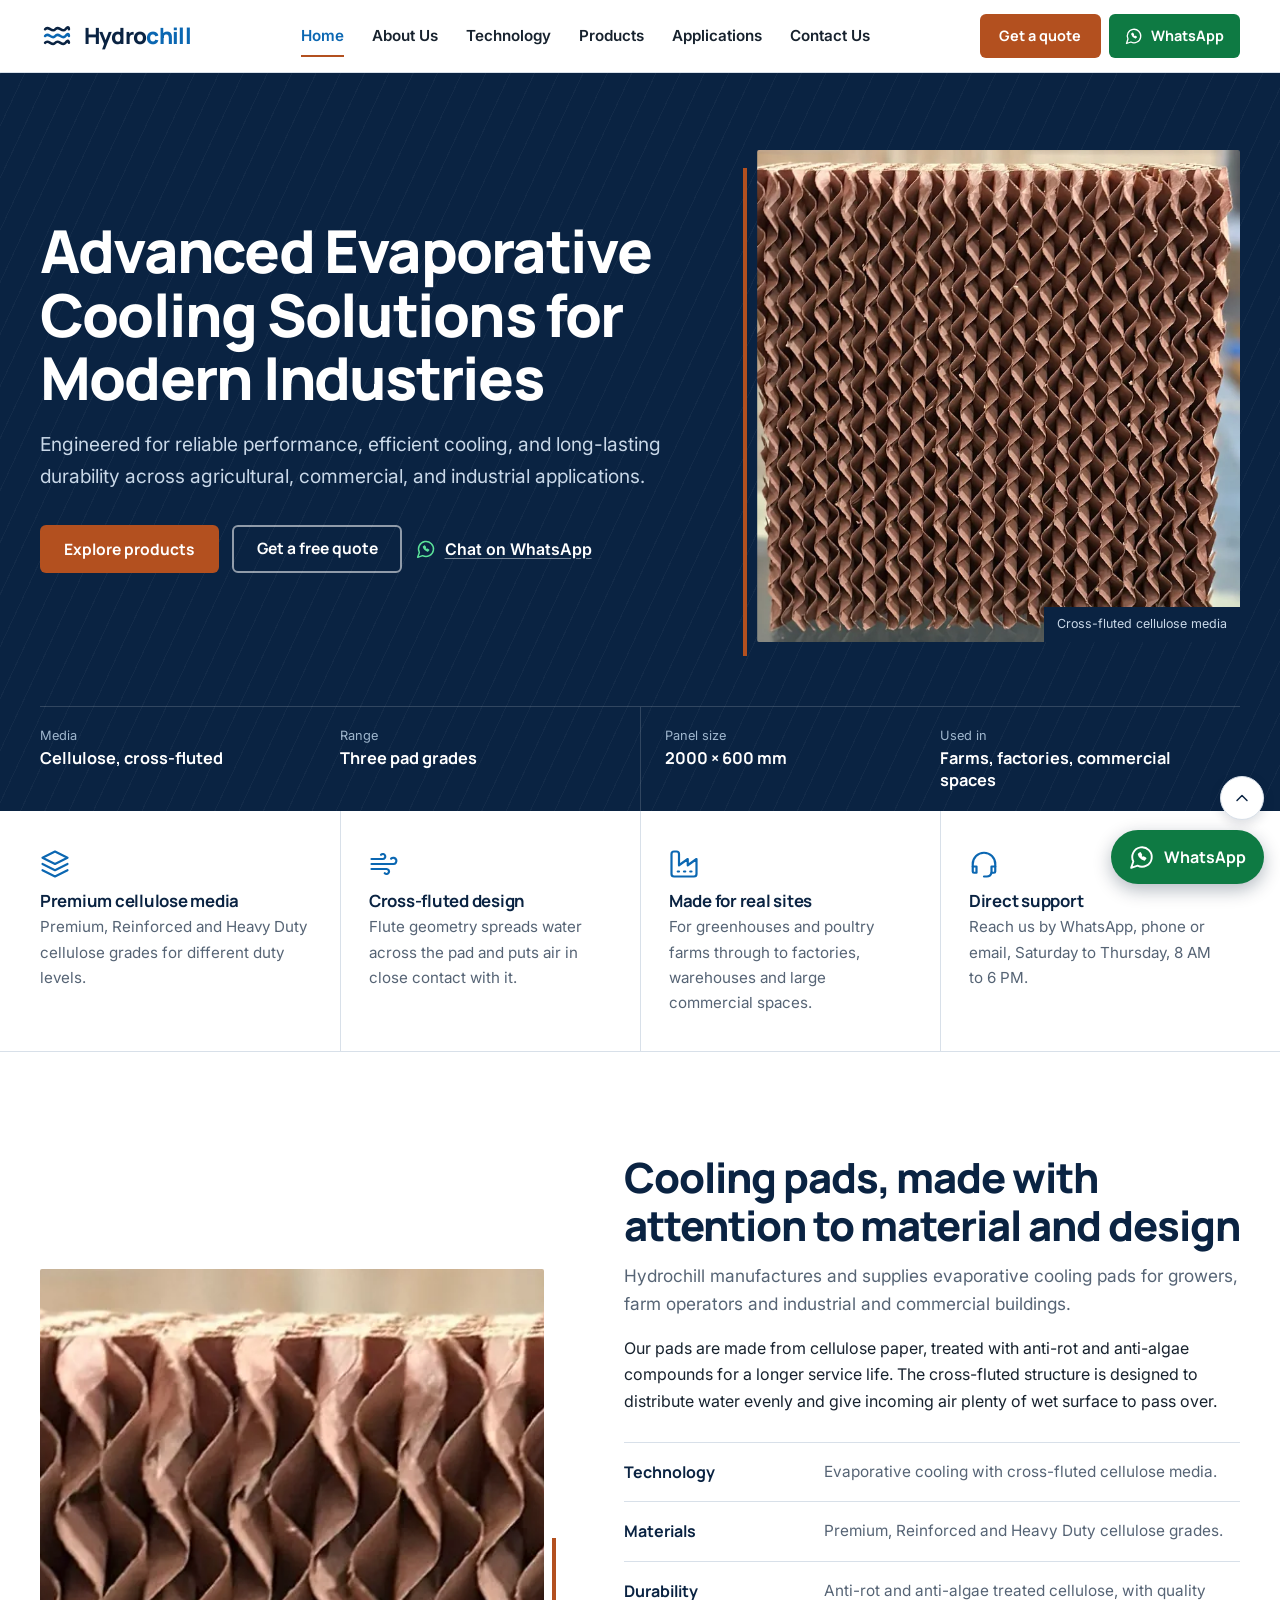
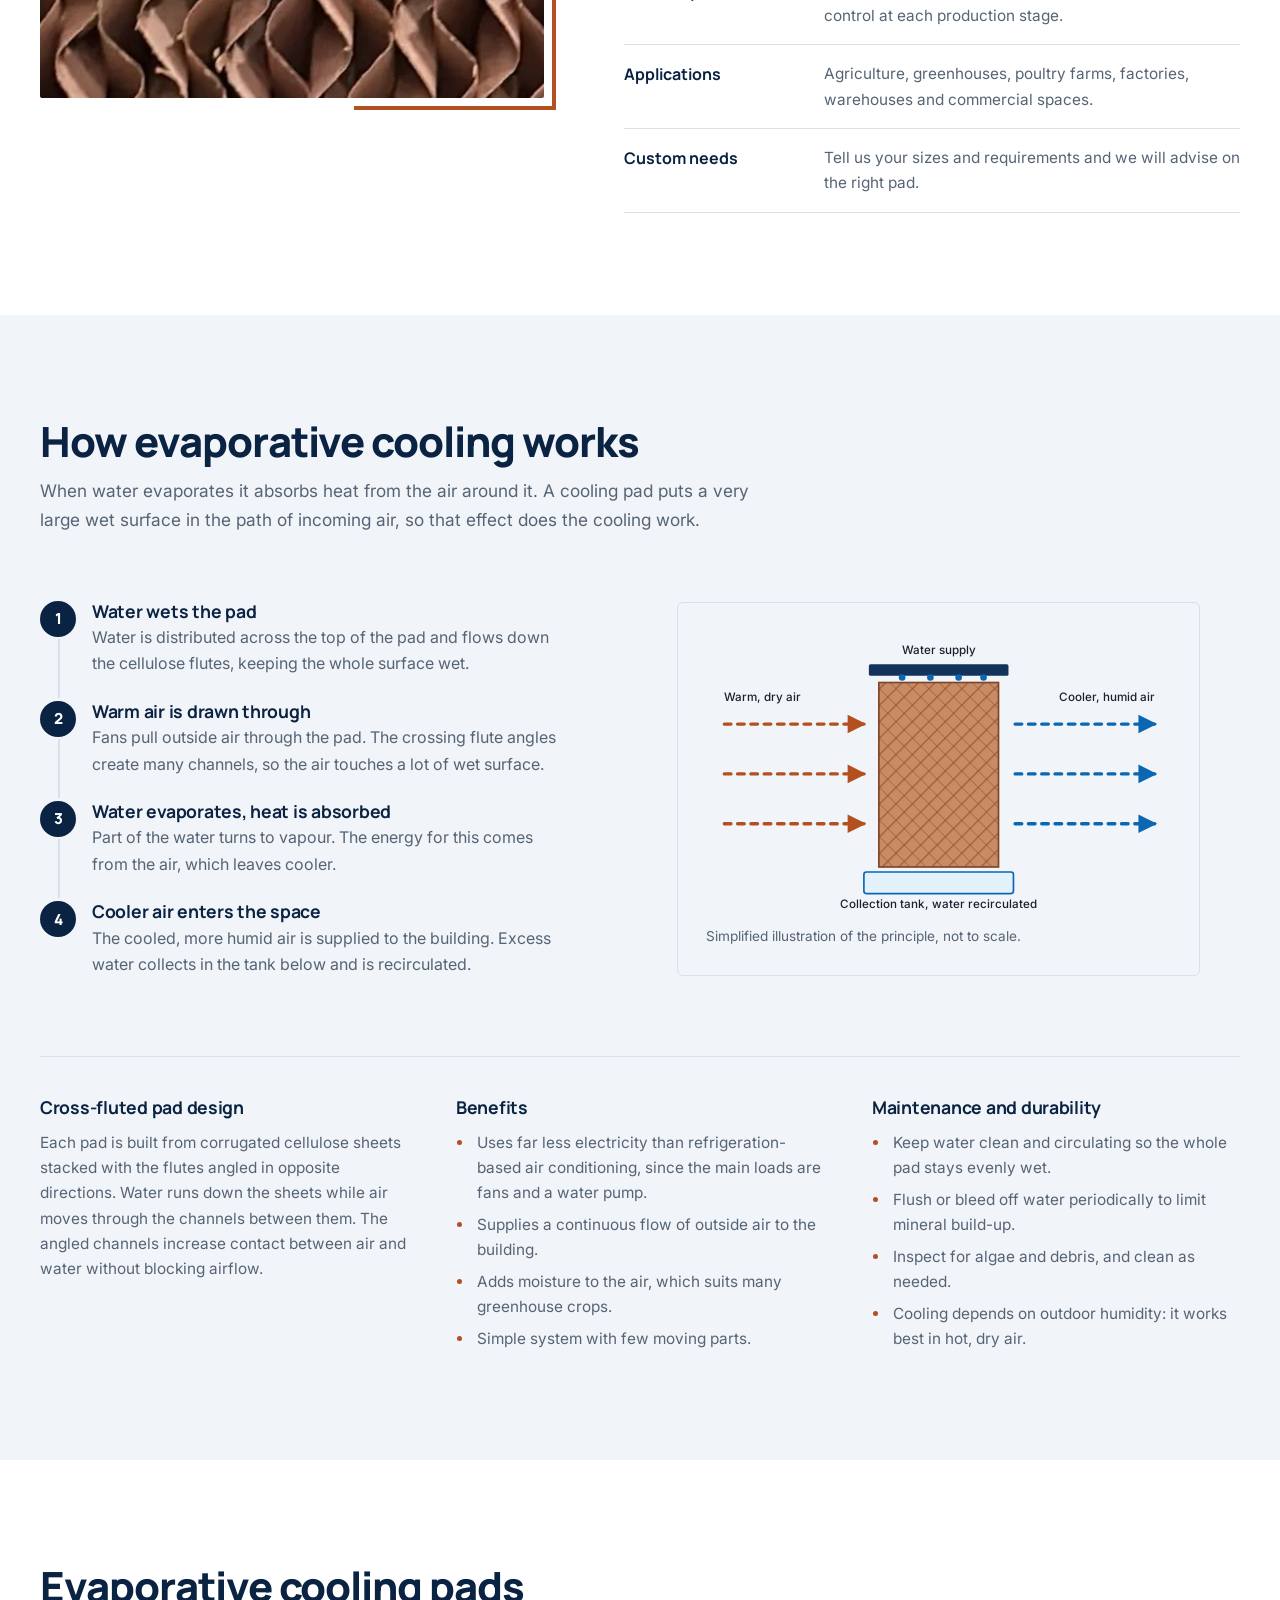
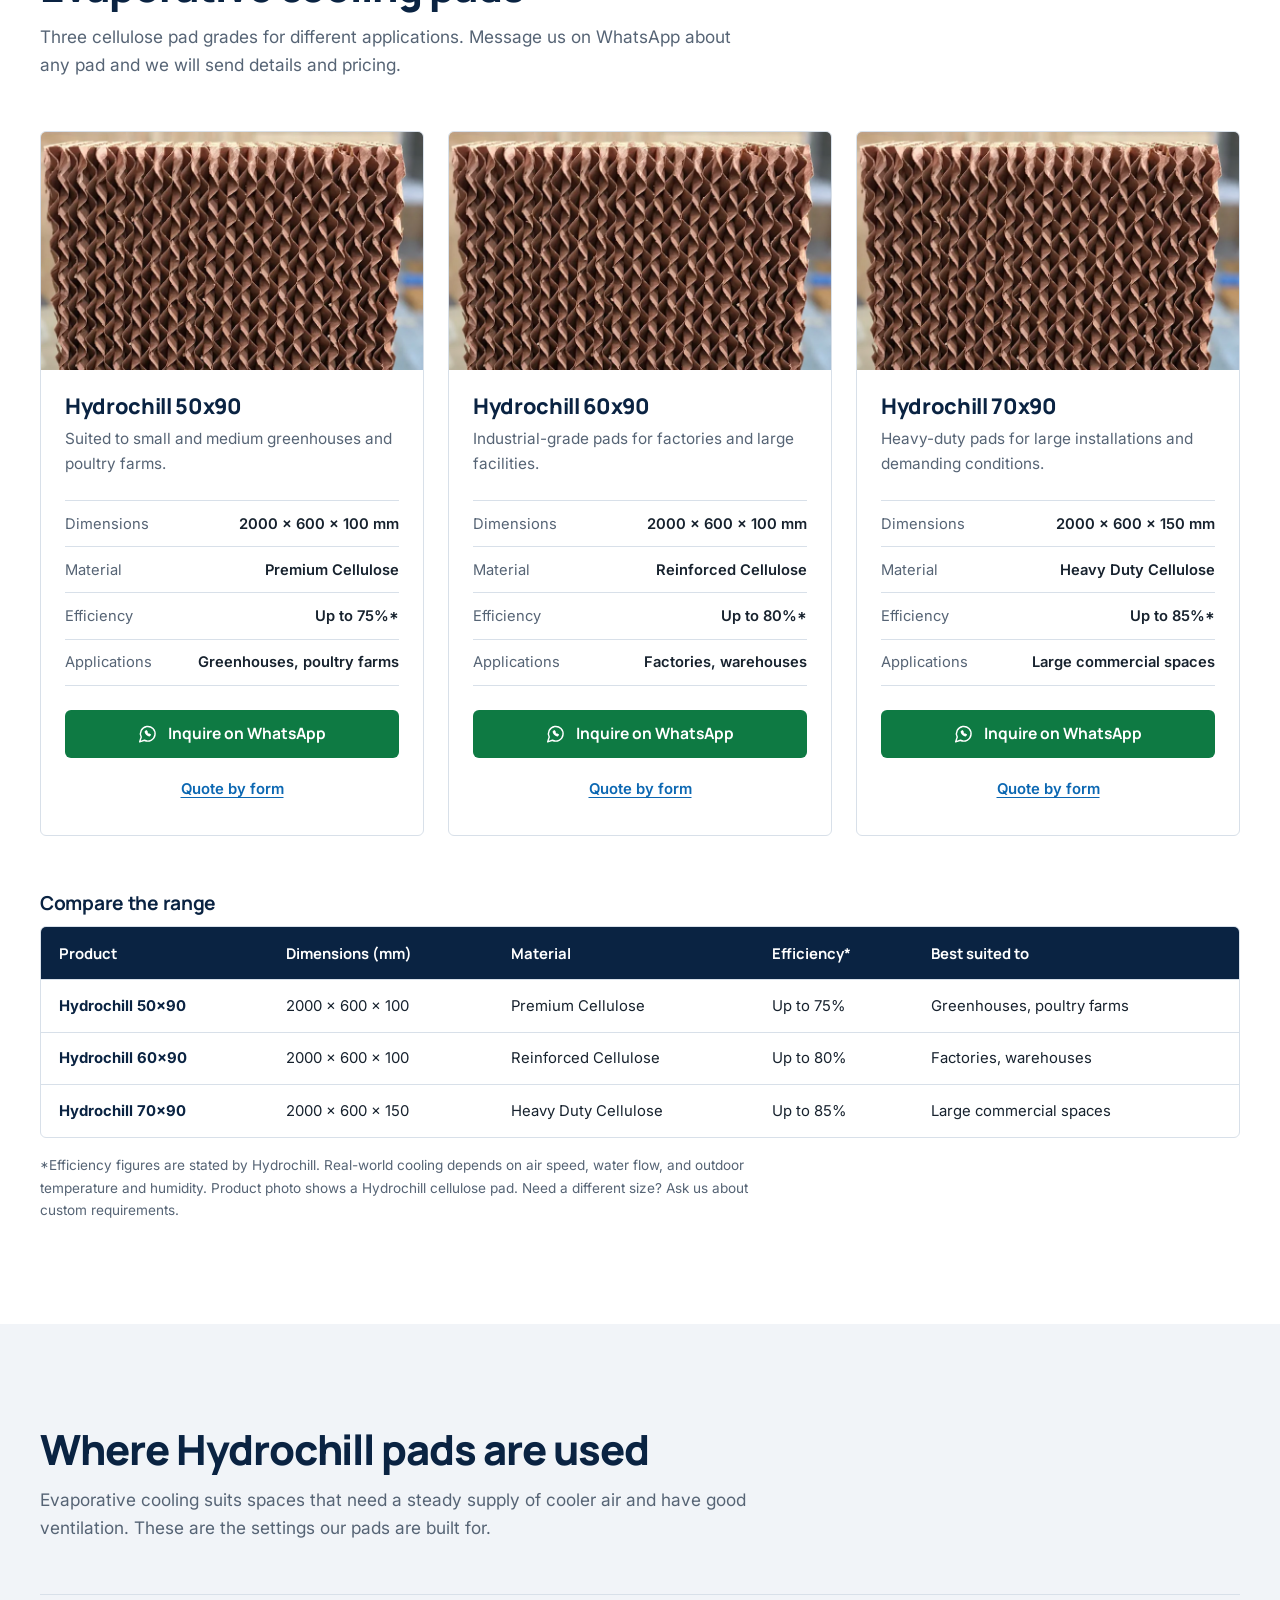
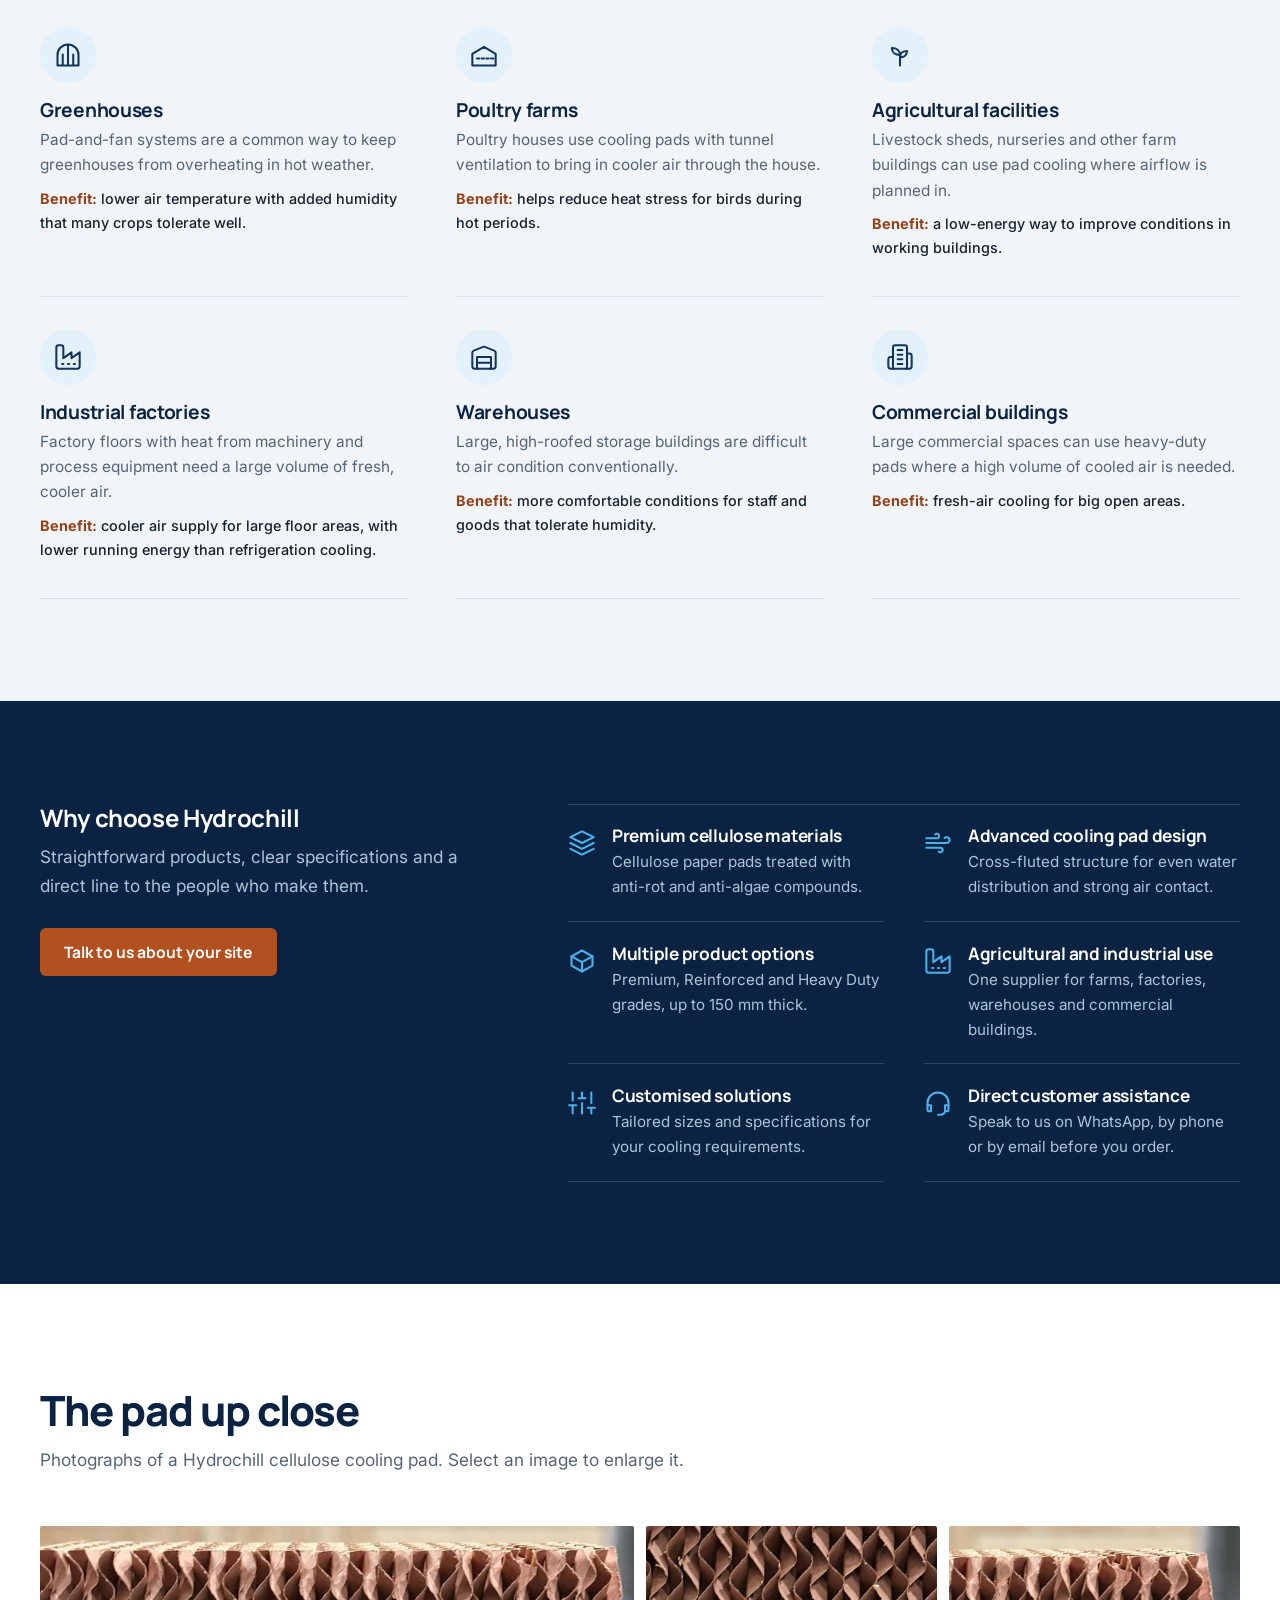
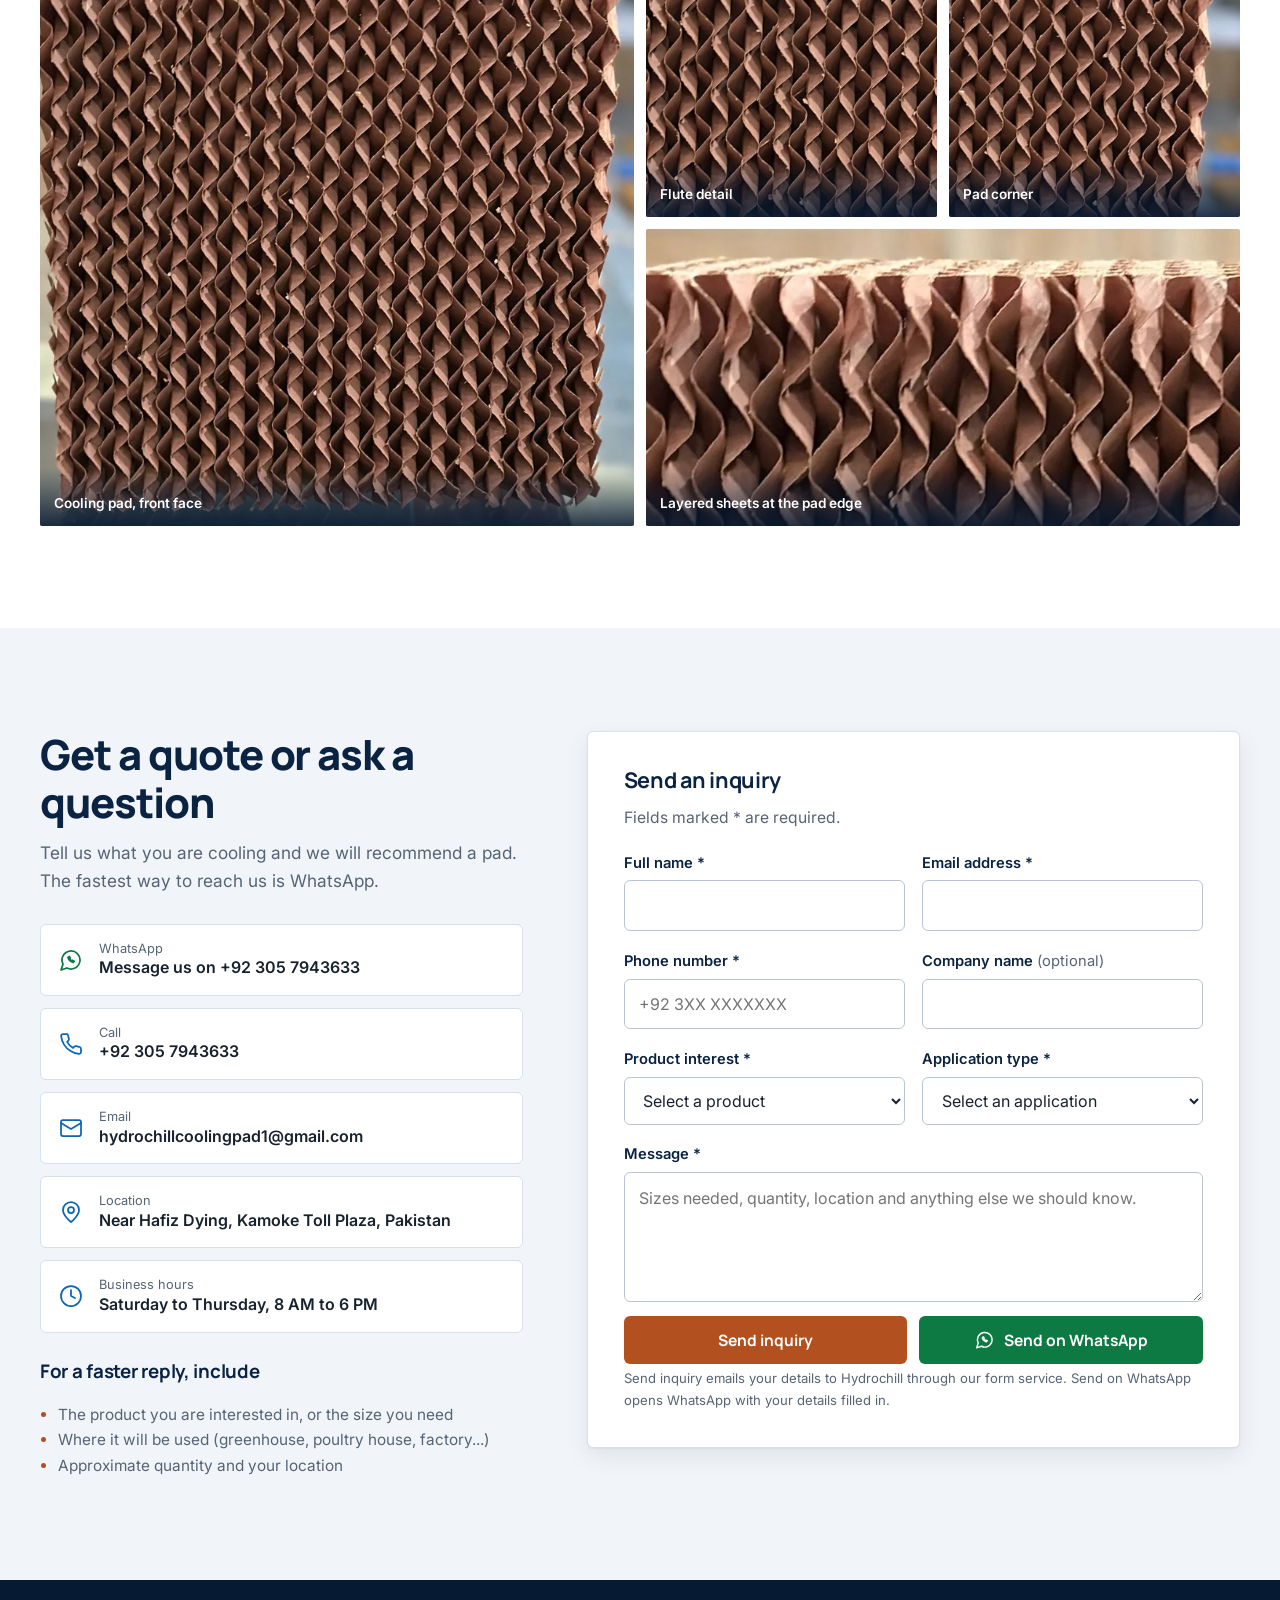
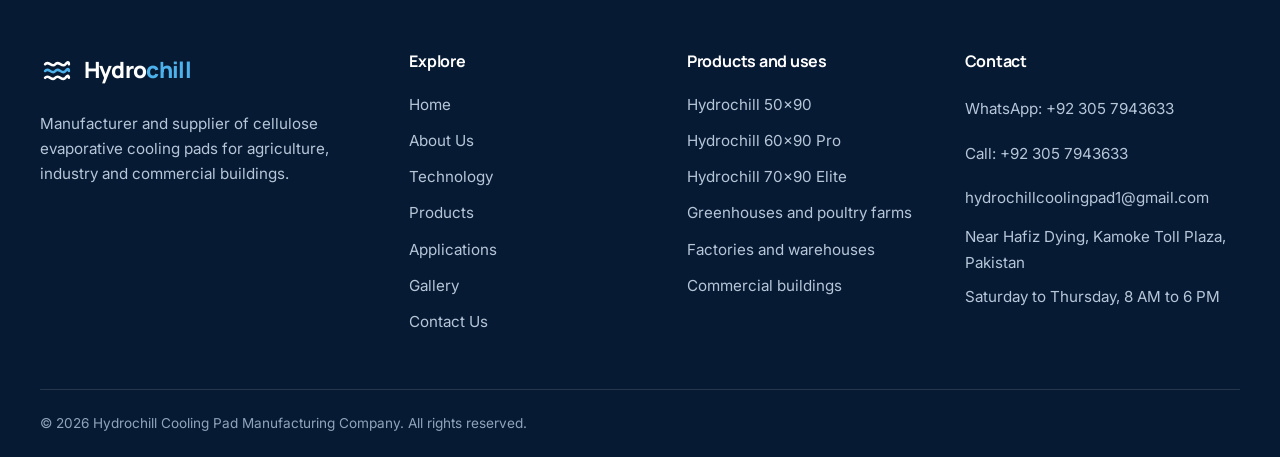
==== commit a68e3951: "Update index.html" ====
--- a/index.html
+++ b/index.html
@@ -341,7 +341,7 @@
               </picture>
             </div>
             <div class="product-body">
-              <h3 id="p2">Hydrochill 60x90 Pro</h3>
+              <h3 id="p2">Hydrochill 60x90</h3>
               <p class="product-desc">Industrial-grade pads for factories and large facilities.</p>
               <dl class="spec-list">
                 <div><dt>Dimensions</dt><dd>2000 &times; 600 &times; 100 mm</dd></div>
@@ -364,7 +364,7 @@
               </picture>
             </div>
             <div class="product-body">
-              <h3 id="p3">Hydrochill 70x90 Elite</h3>
+              <h3 id="p3">Hydrochill 70x90</h3>
               <p class="product-desc">Heavy-duty pads for large installations and demanding conditions.</p>
               <dl class="spec-list">
                 <div><dt>Dimensions</dt><dd>2000 &times; 600 &times; 150 mm</dd></div>
@@ -389,8 +389,8 @@
               </thead>
               <tbody>
                 <tr><th scope="row">Hydrochill 50x90</th><td>2000 &times; 600 &times; 100</td><td>Premium Cellulose</td><td>Up to 75%</td><td>Greenhouses, poultry farms</td></tr>
-                <tr><th scope="row">Hydrochill 60x90 Pro</th><td>2000 &times; 600 &times; 100</td><td>Reinforced Cellulose</td><td>Up to 80%</td><td>Factories, warehouses</td></tr>
-                <tr><th scope="row">Hydrochill 70x90 Elite</th><td>2000 &times; 600 &times; 150</td><td>Heavy Duty Cellulose</td><td>Up to 85%</td><td>Large commercial spaces</td></tr>
+                <tr><th scope="row">Hydrochill 60x90</th><td>2000 &times; 600 &times; 100</td><td>Reinforced Cellulose</td><td>Up to 80%</td><td>Factories, warehouses</td></tr>
+                <tr><th scope="row">Hydrochill 70x90</th><td>2000 &times; 600 &times; 150</td><td>Heavy Duty Cellulose</td><td>Up to 85%</td><td>Large commercial spaces</td></tr>
               </tbody>
             </table>
           </div>
@@ -534,7 +534,7 @@
               <svg class="icon" aria-hidden="true"><use href="#i-mail"/></svg>
               <span><small>Email</small><strong>hydrochillcoolingpad1@gmail.com</strong></span>
             </a>
-            <a class="contact-card" href="https://www.google.com/maps/search/?api=1&amp;query=Kamoke+Toll+Plaza+Pakistan" target="_blank" rel="noopener">
+            <a class="contact-card" href="https://maps.app.goo.gl/YcEHuK7v4nqUzkVq8?g_st=awb" target="_blank" rel="noopener">
               <svg class="icon" aria-hidden="true"><use href="#i-pin"/></svg>
               <span><small>Location</small><strong>Near Hafiz Dying, Kamoke Toll Plaza, Pakistan</strong><span class="visually-hidden">(opens map in a new tab)</span></span>
             </a>
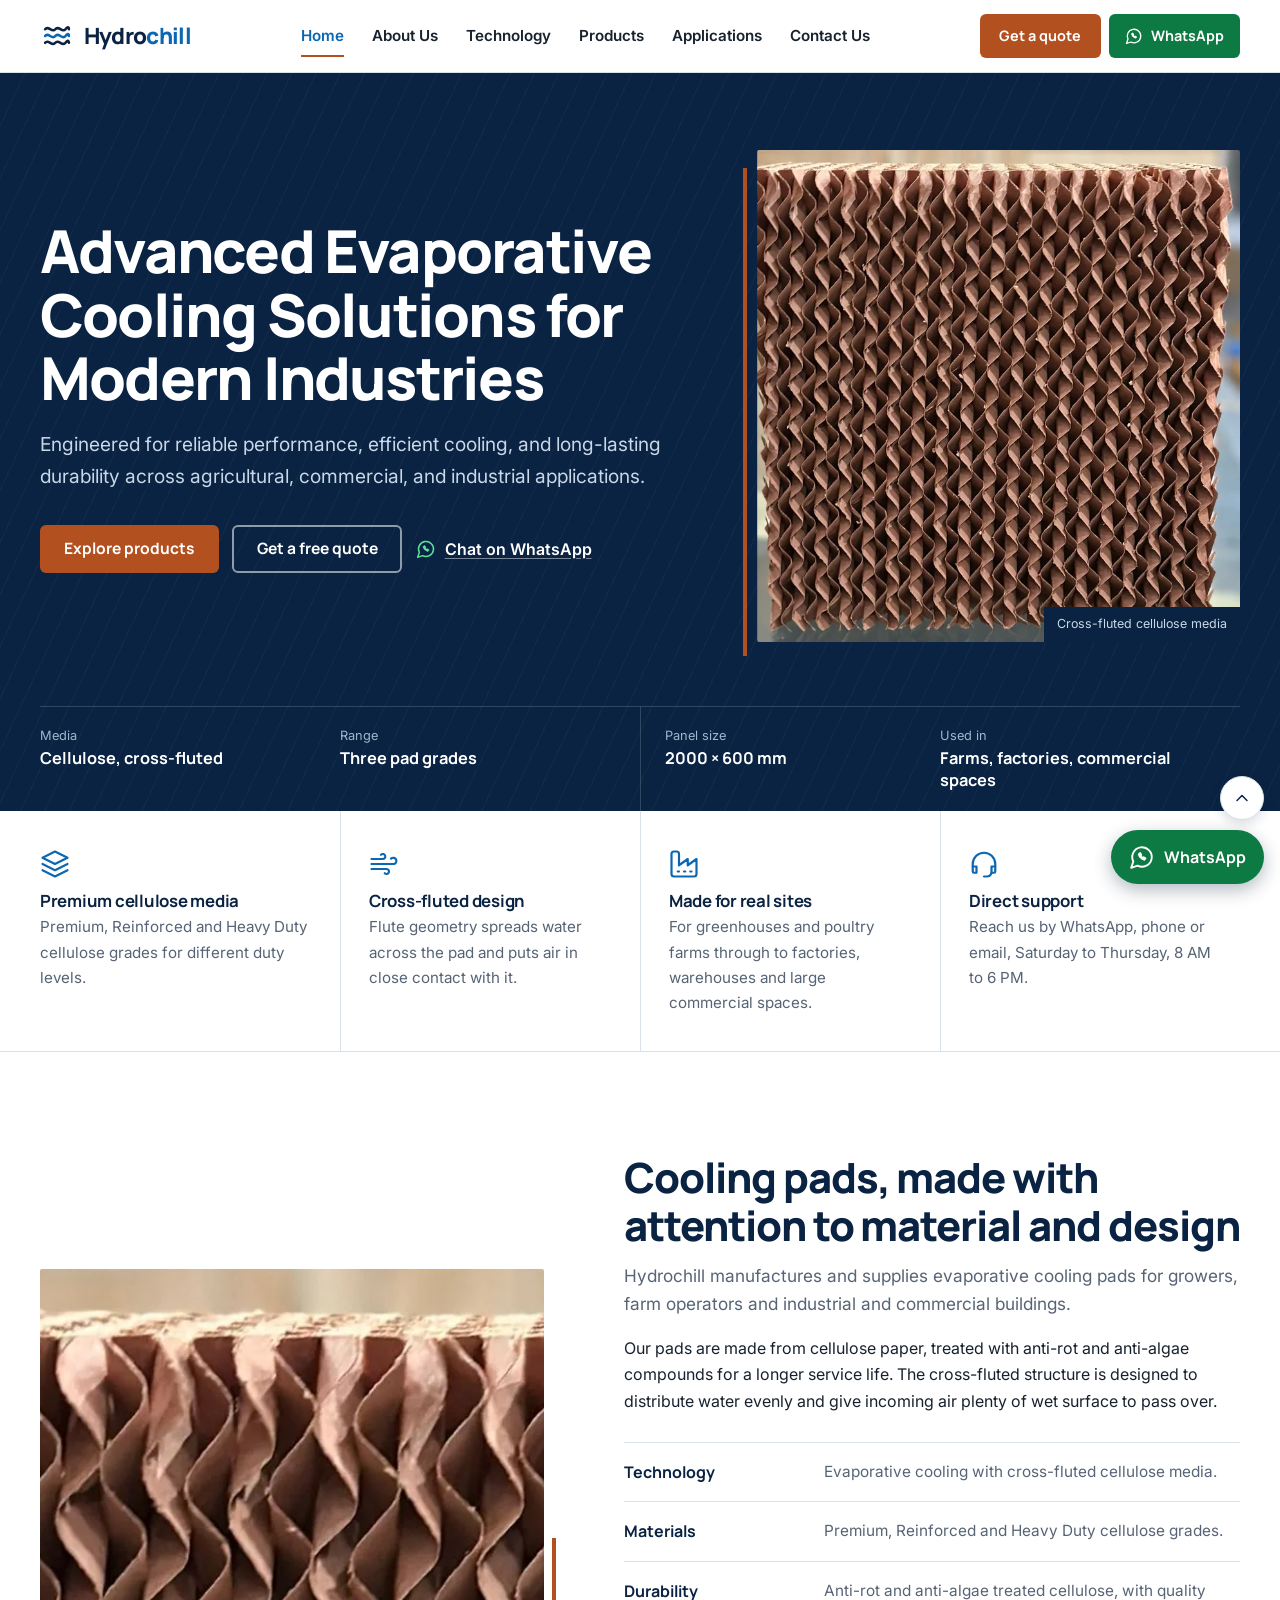
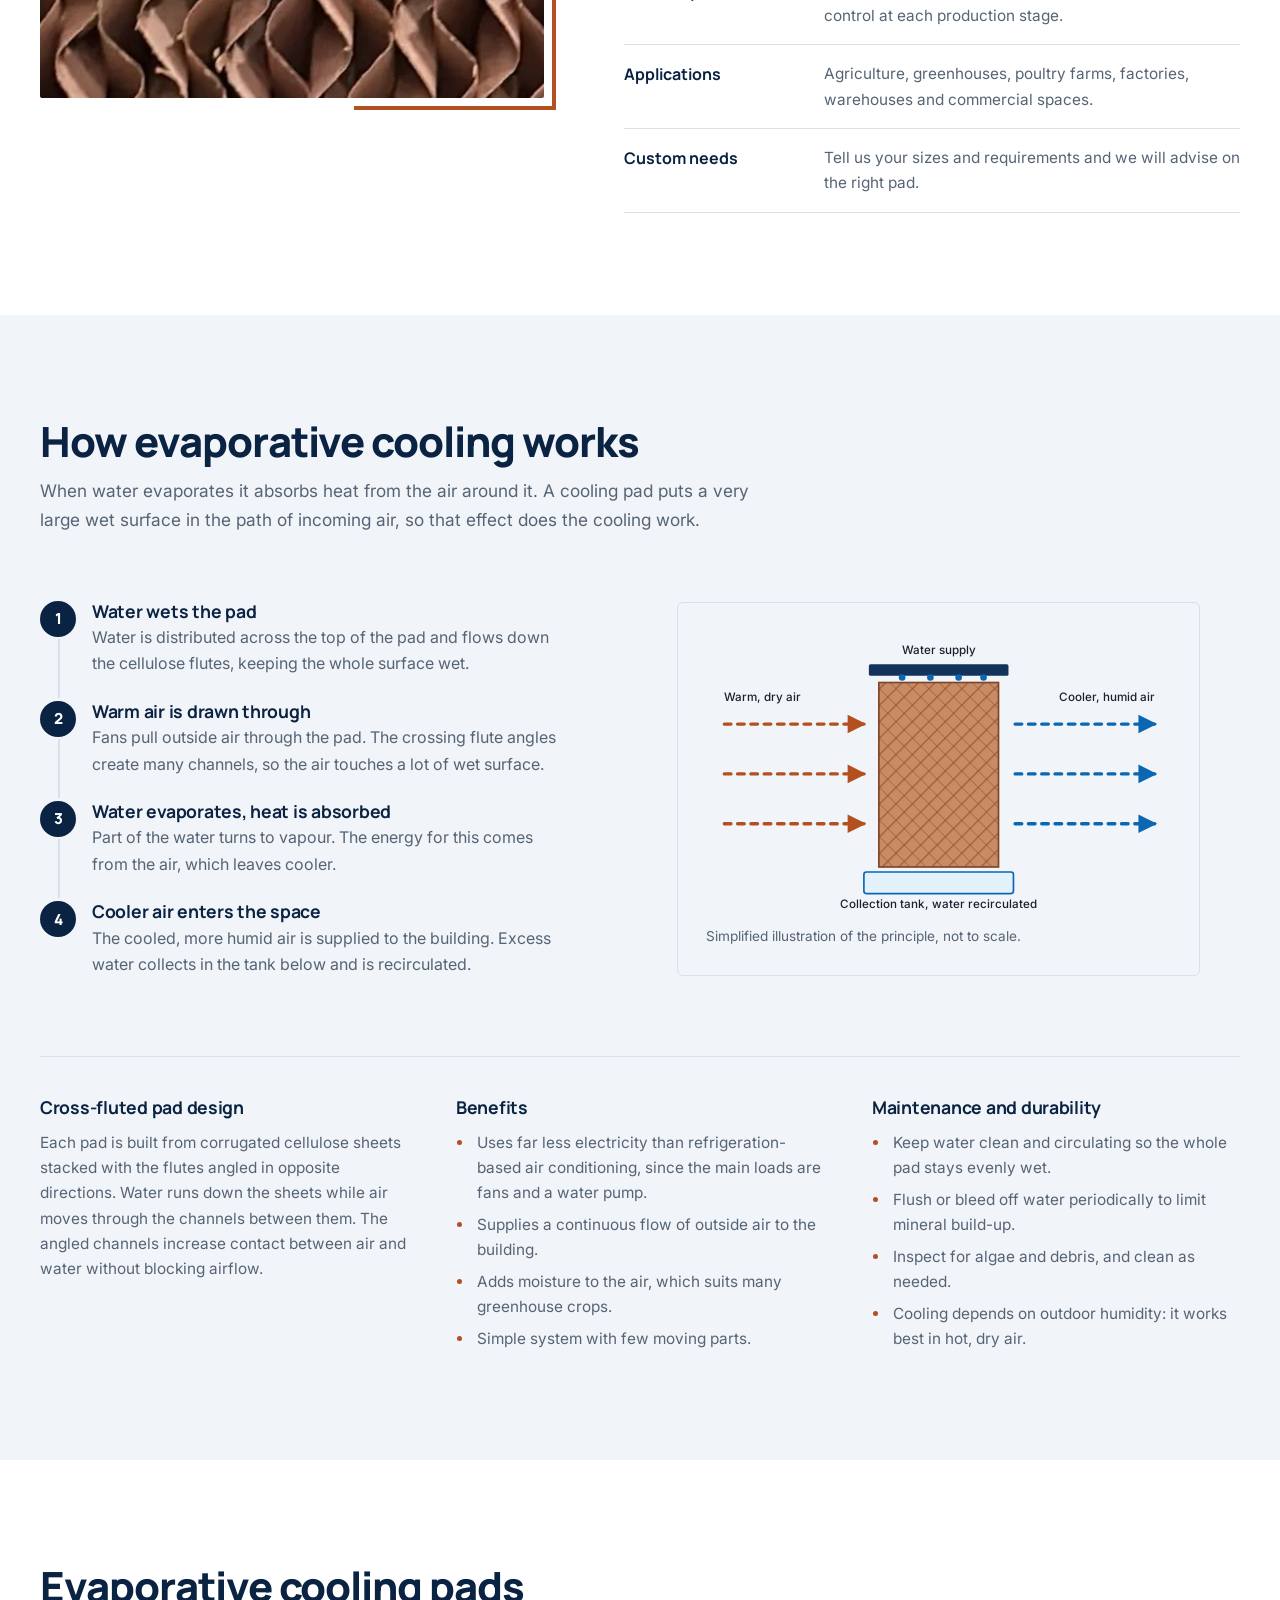
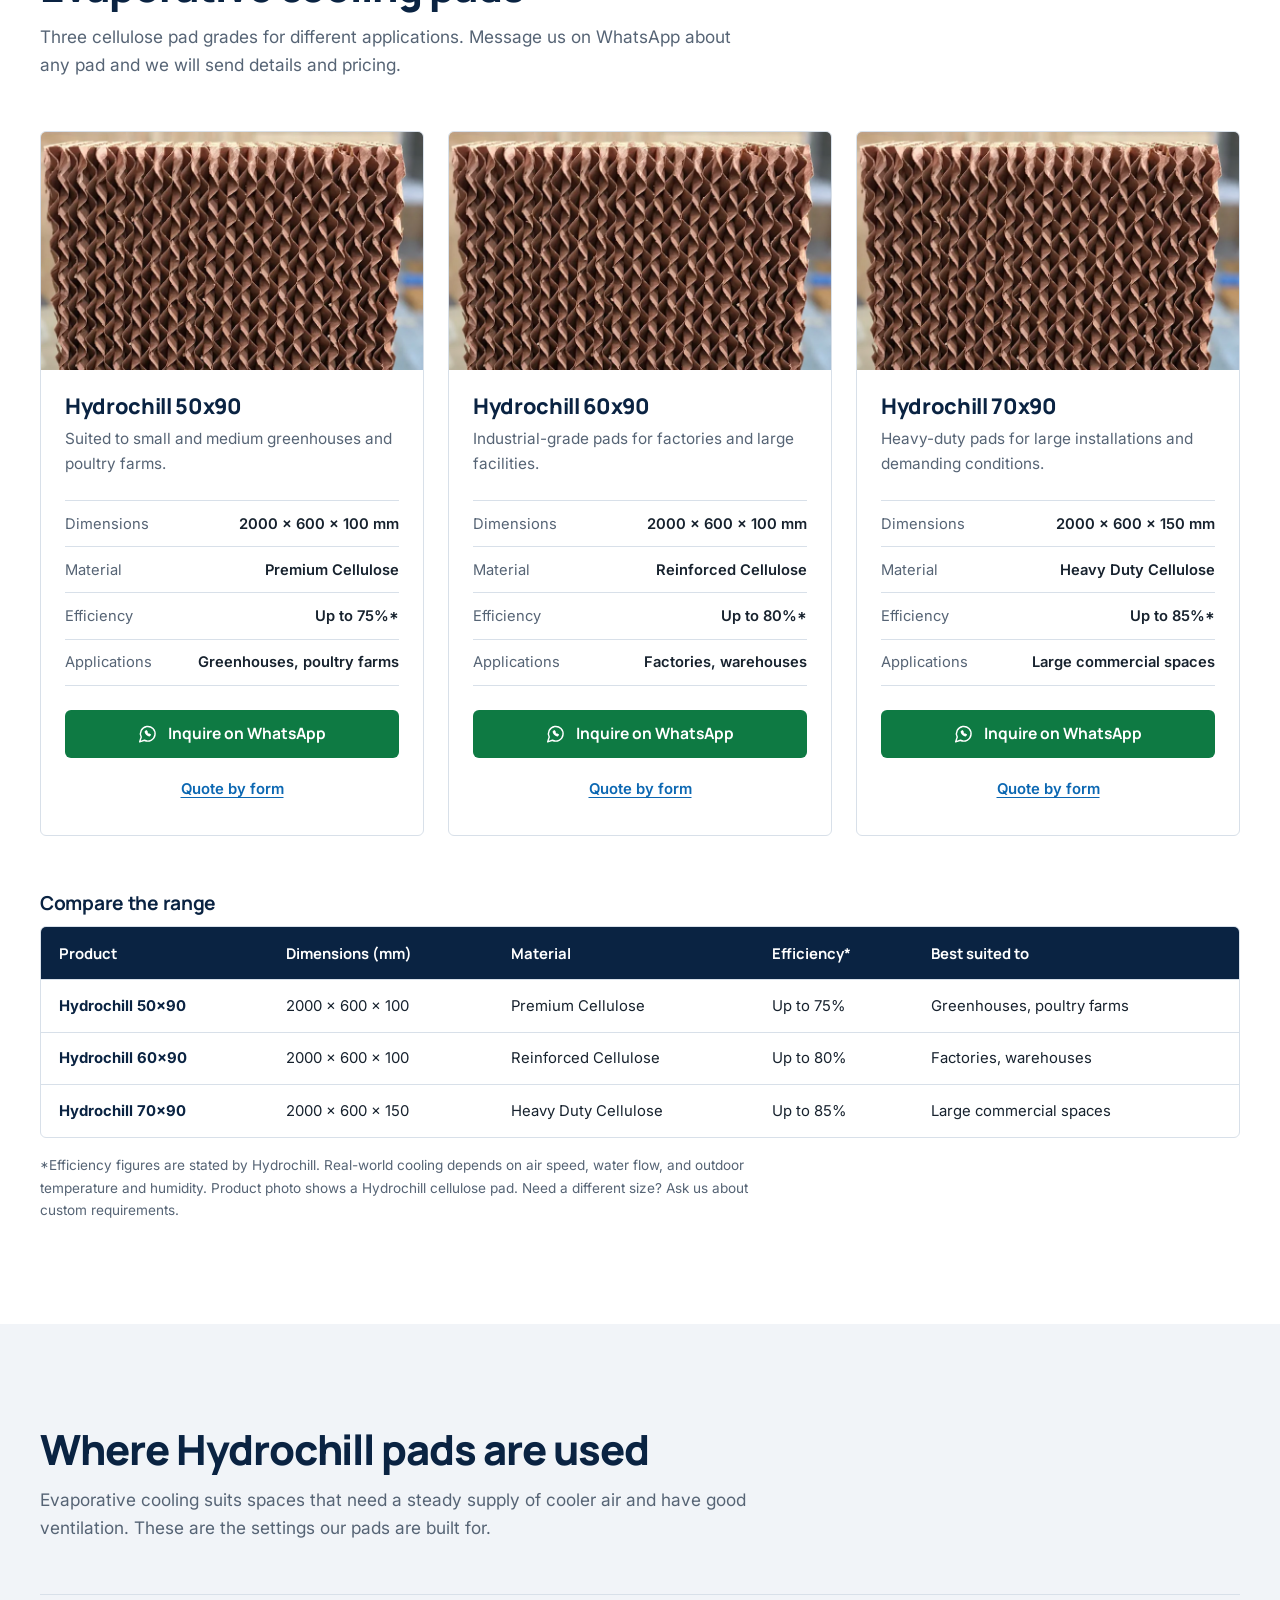
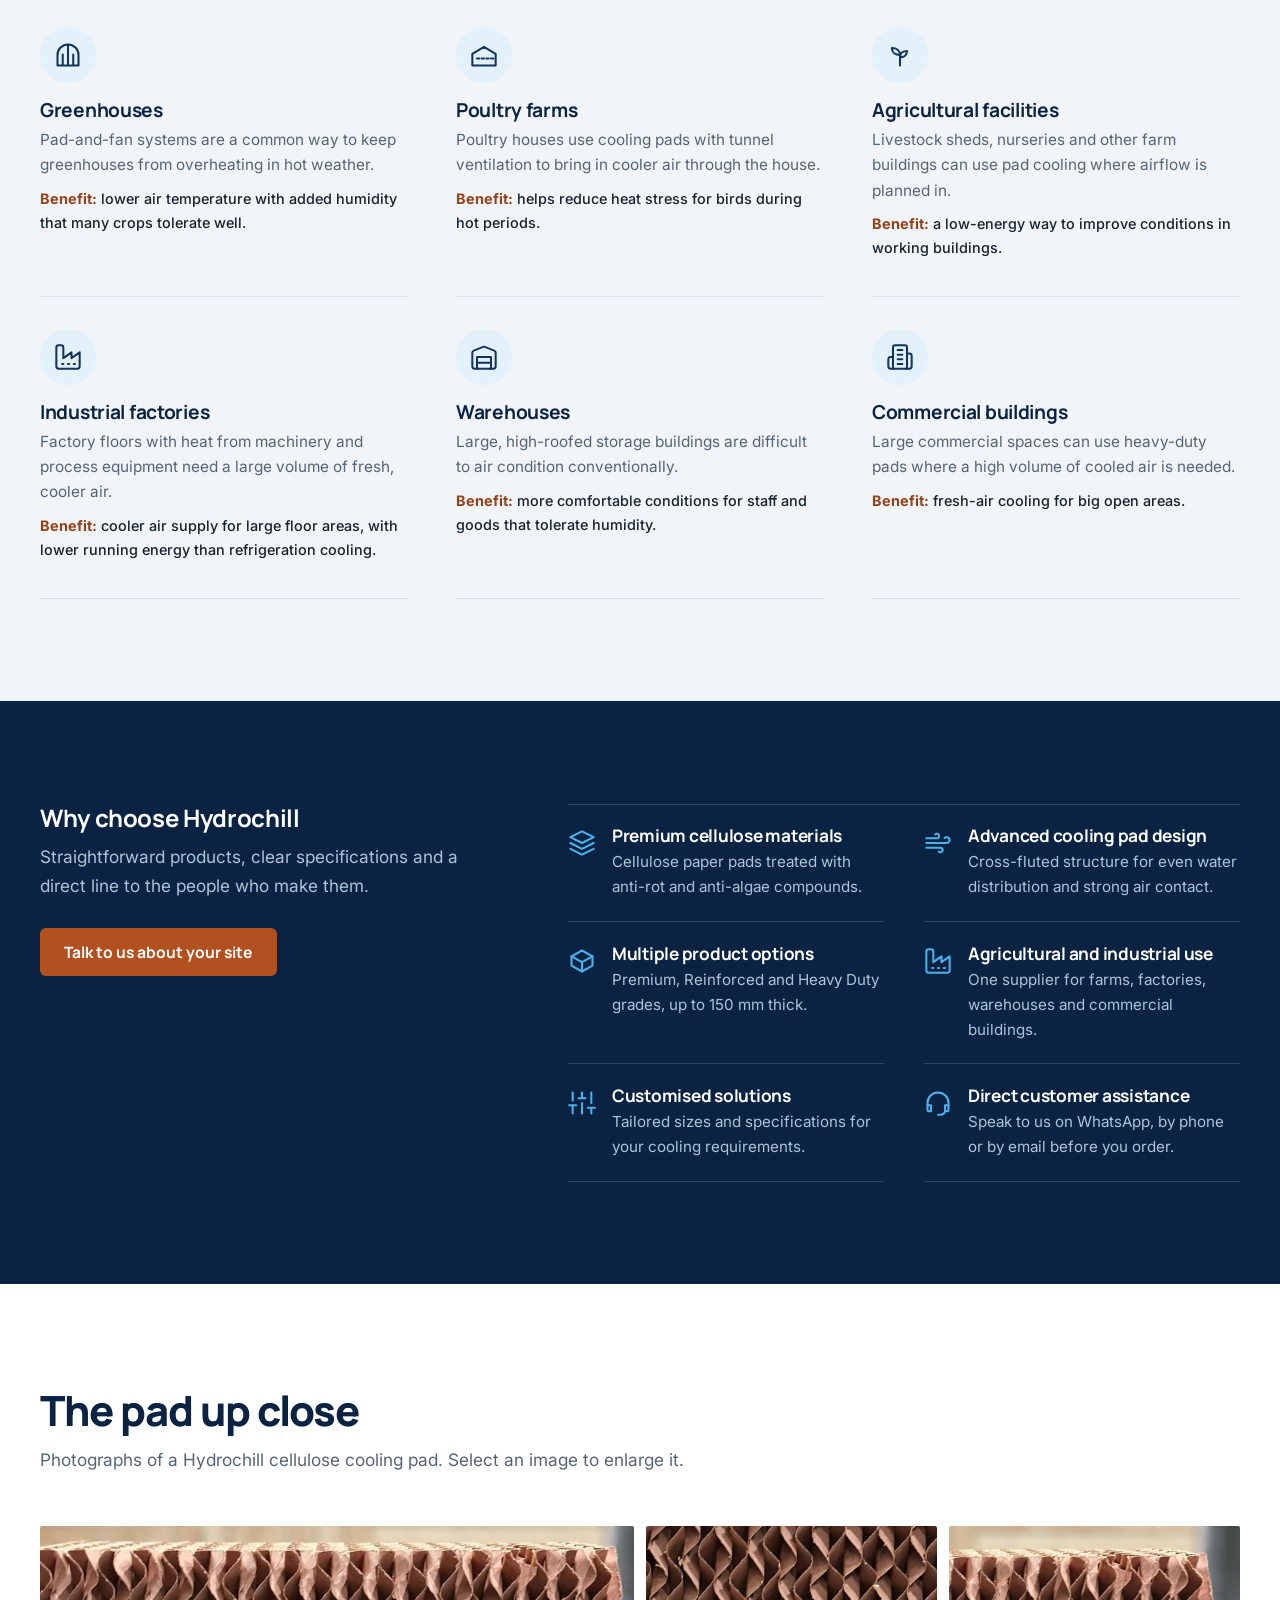
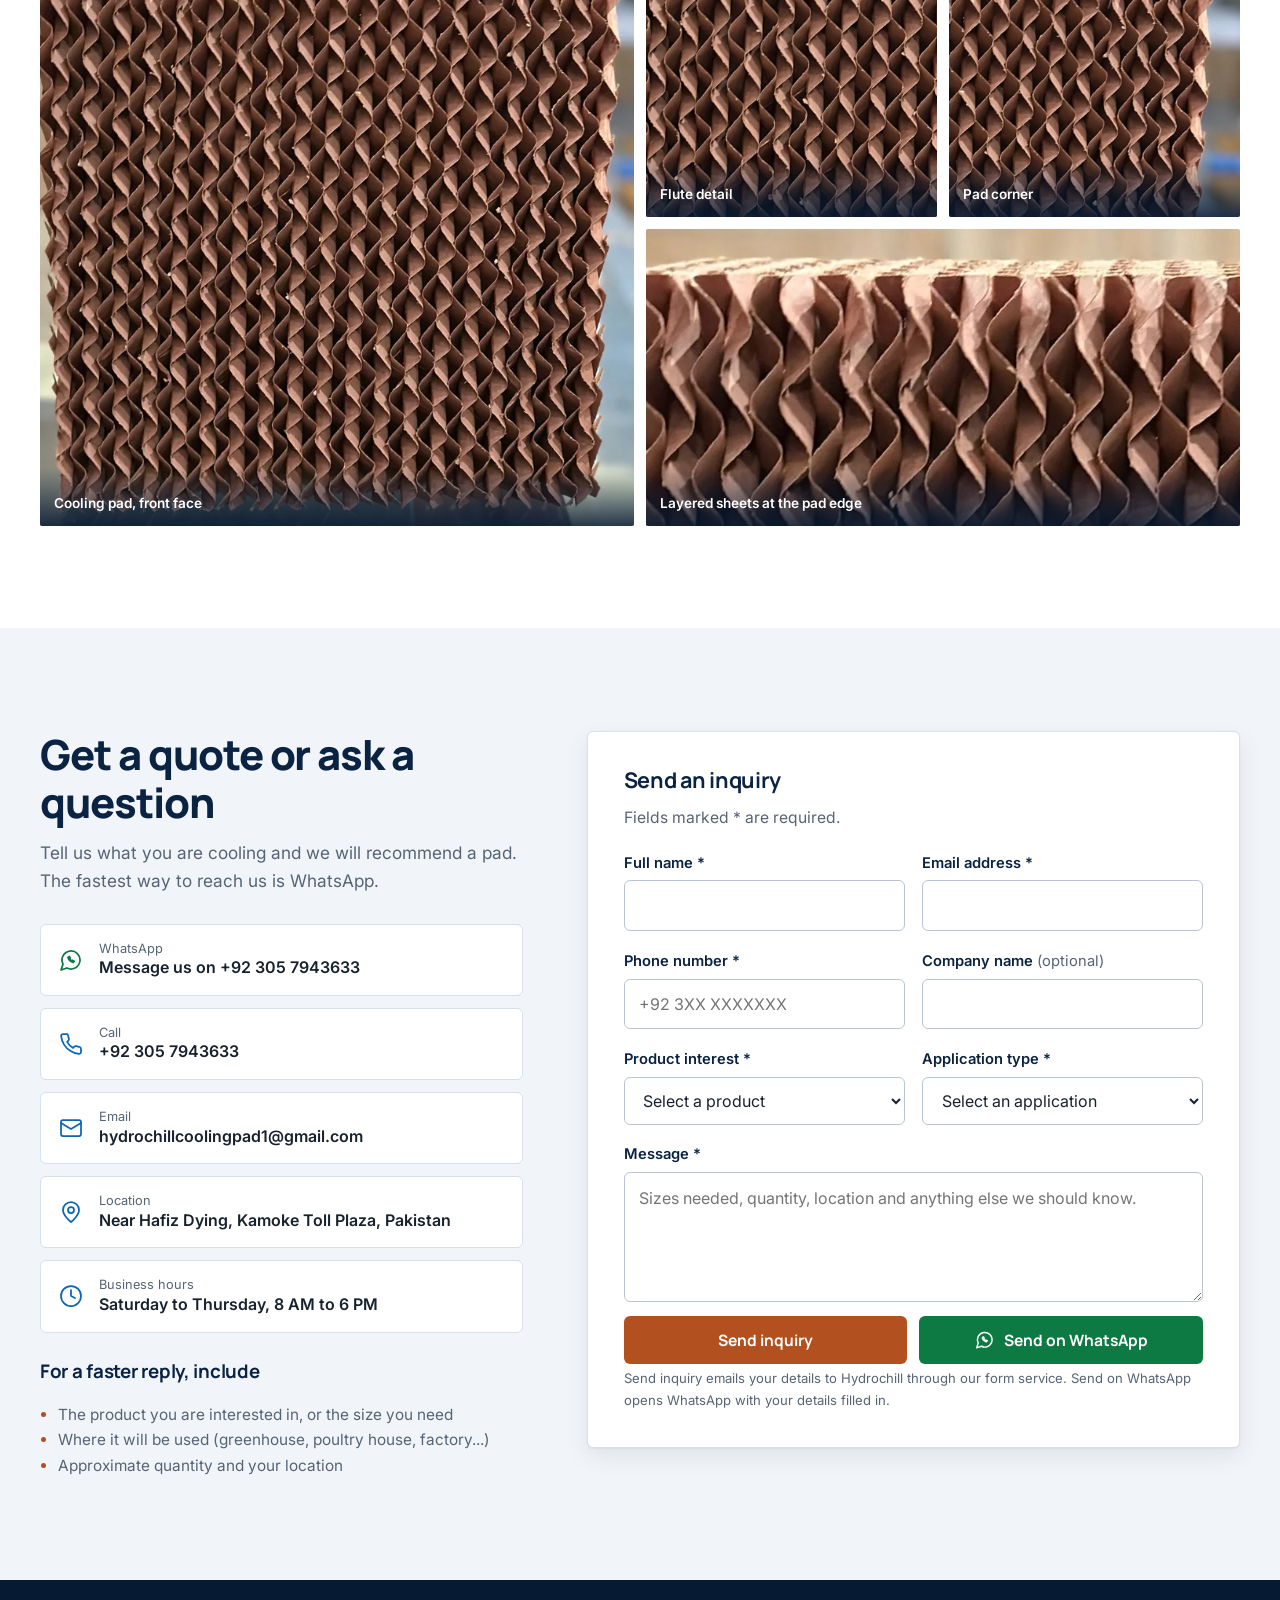
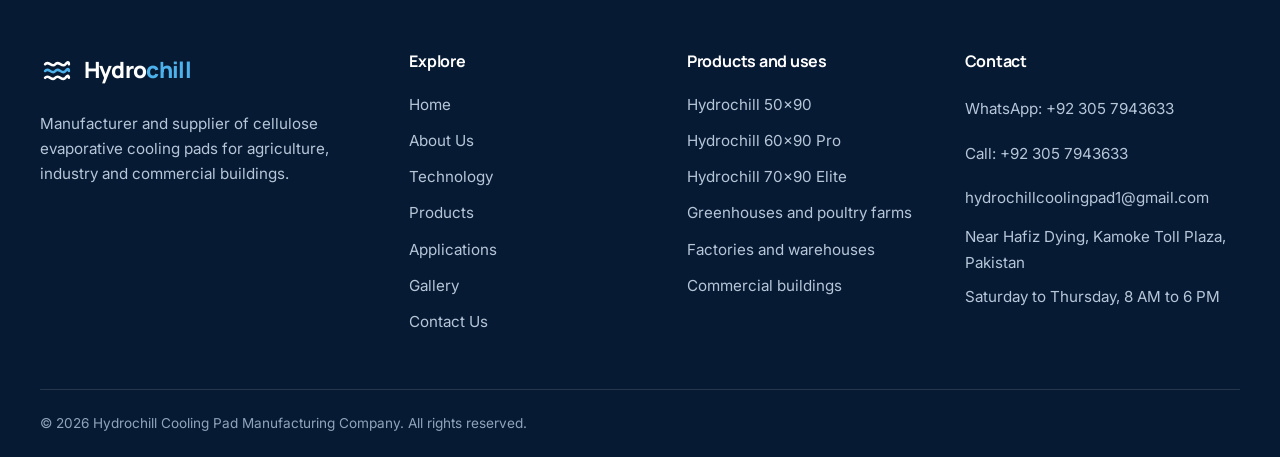
==== commit d1202300: "Update index.html" ====
--- a/index.html
+++ b/index.html
@@ -584,8 +584,8 @@
                 <select id="f-product" name="product" required aria-describedby="e-product">
                   <option value="">Select a product</option>
                   <option>Hydrochill 50x90</option>
-                  <option>Hydrochill 60x90 Pro</option>
-                  <option>Hydrochill 70x90 Elite</option>
+                  <option>Hydrochill 60x90</option>
+                  <option>Hydrochill 70x90</option>
                   <option>Custom size or solution</option>
                   <option>Not sure yet</option>
                 </select>
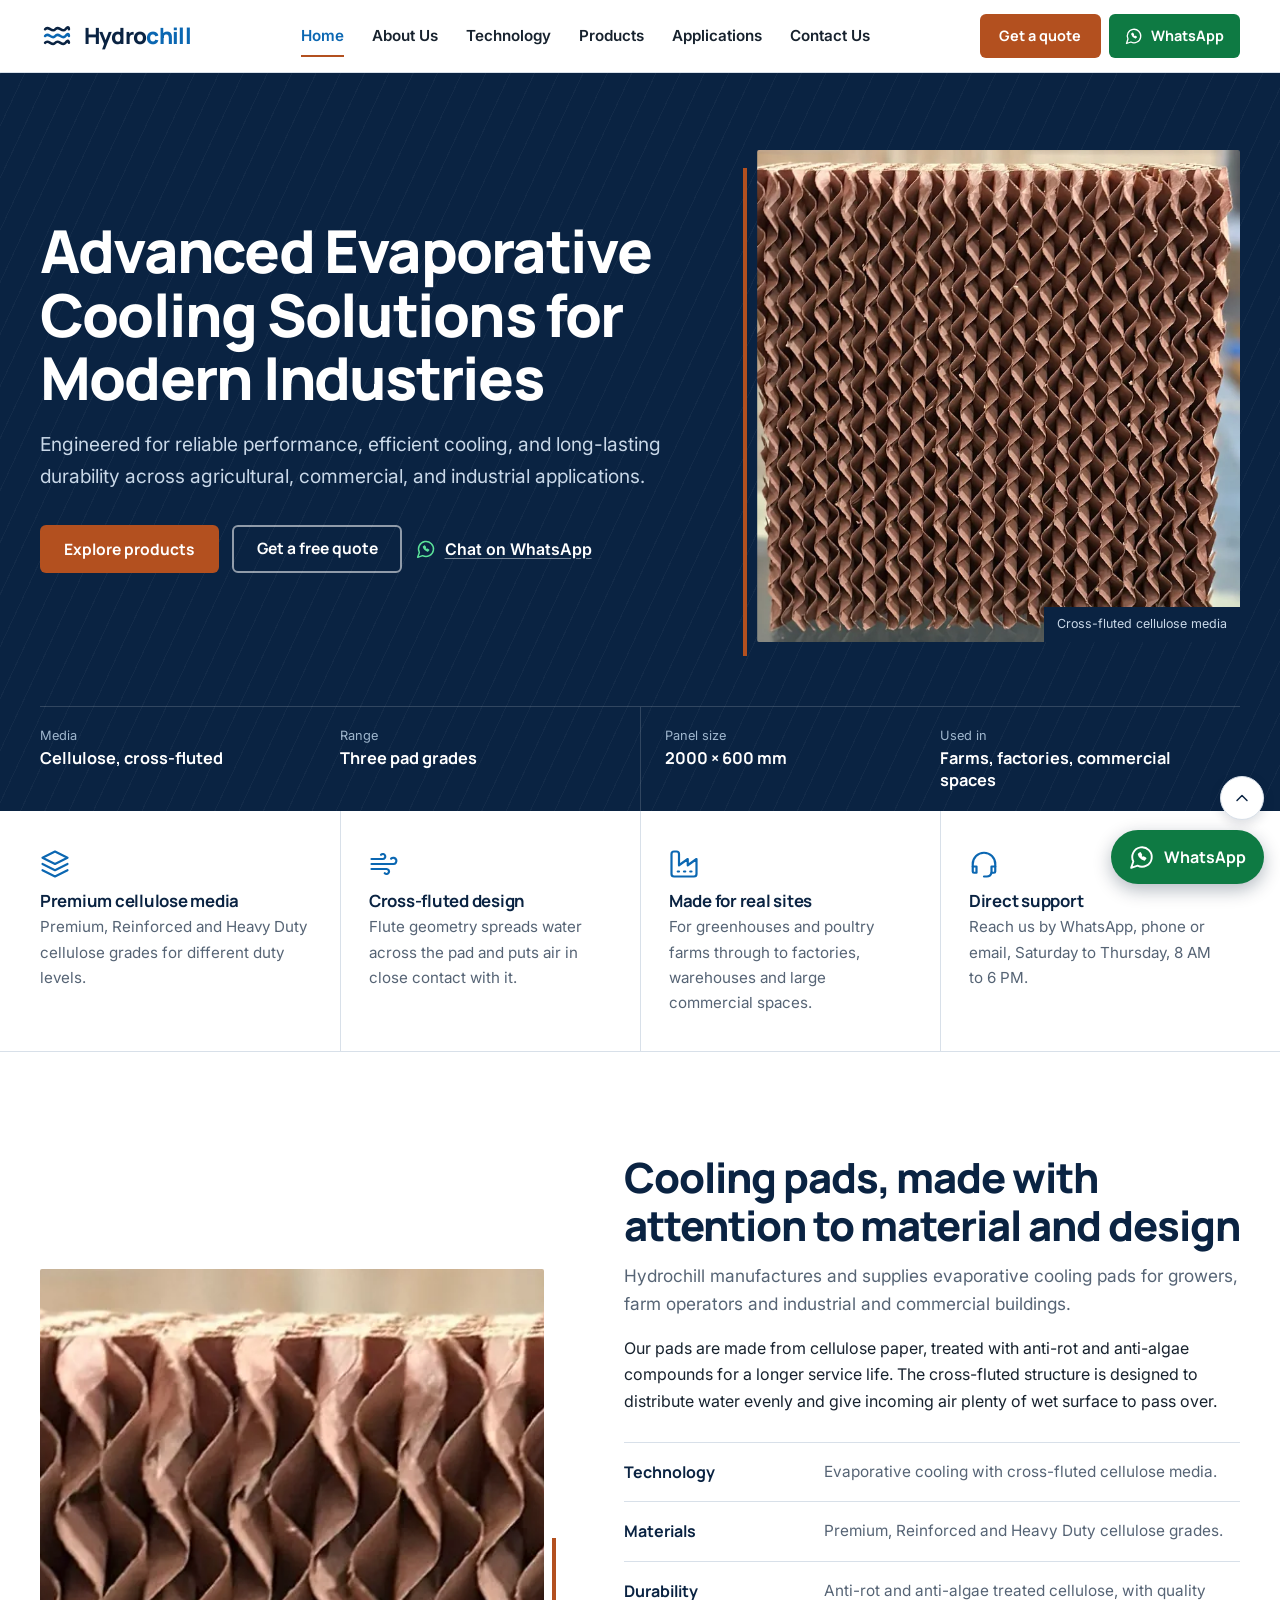
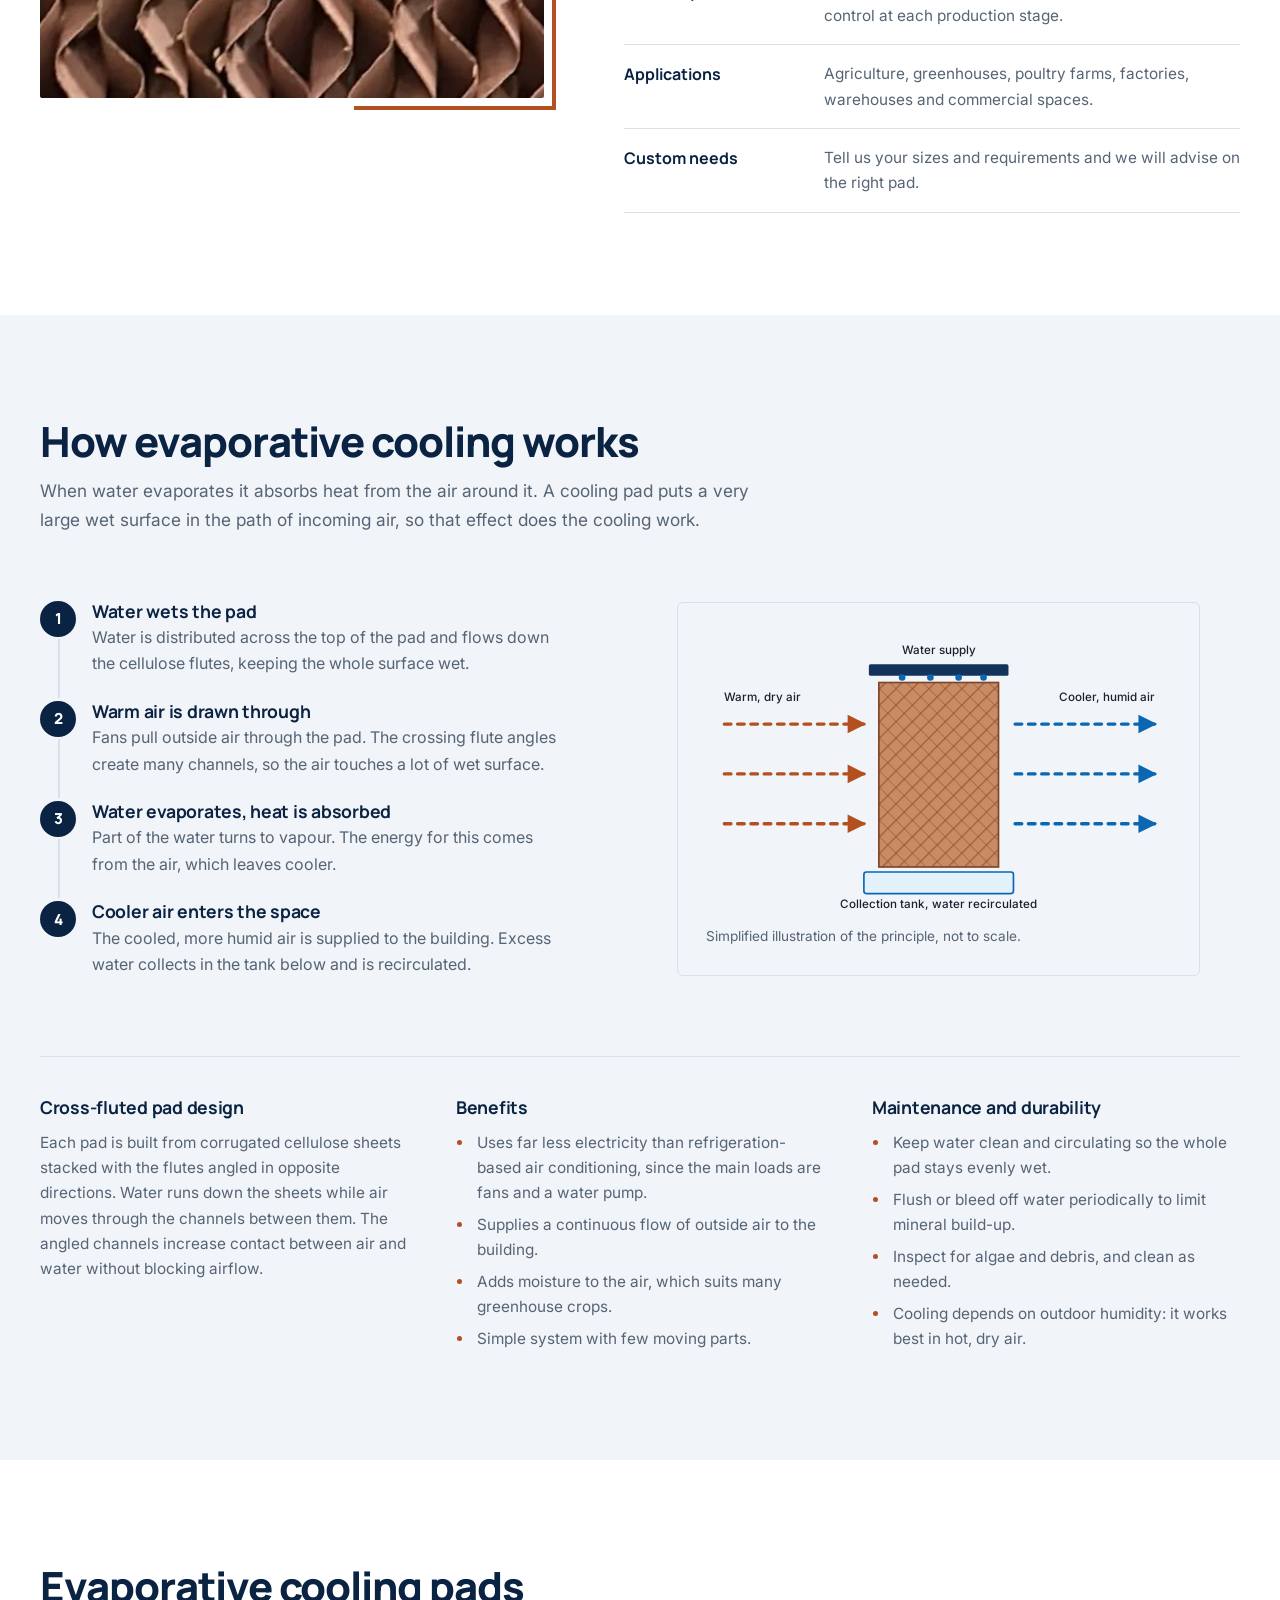
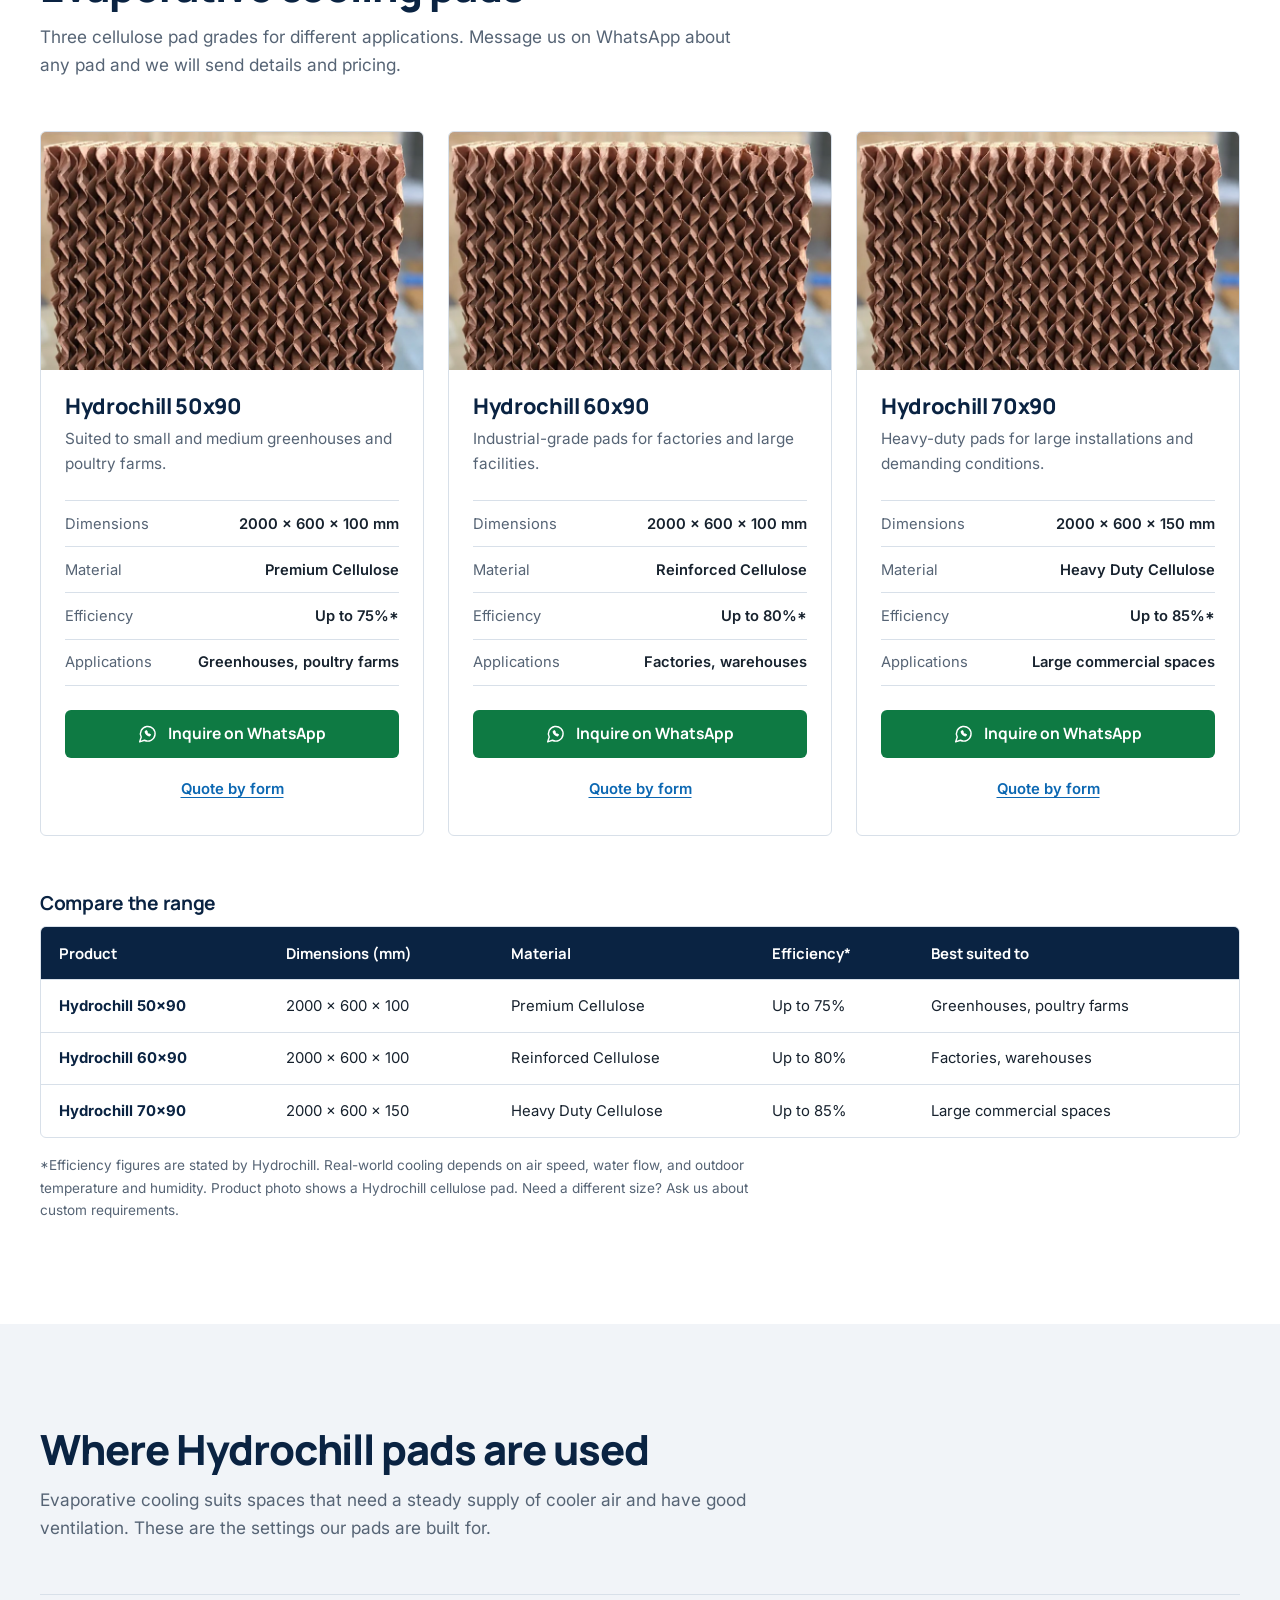
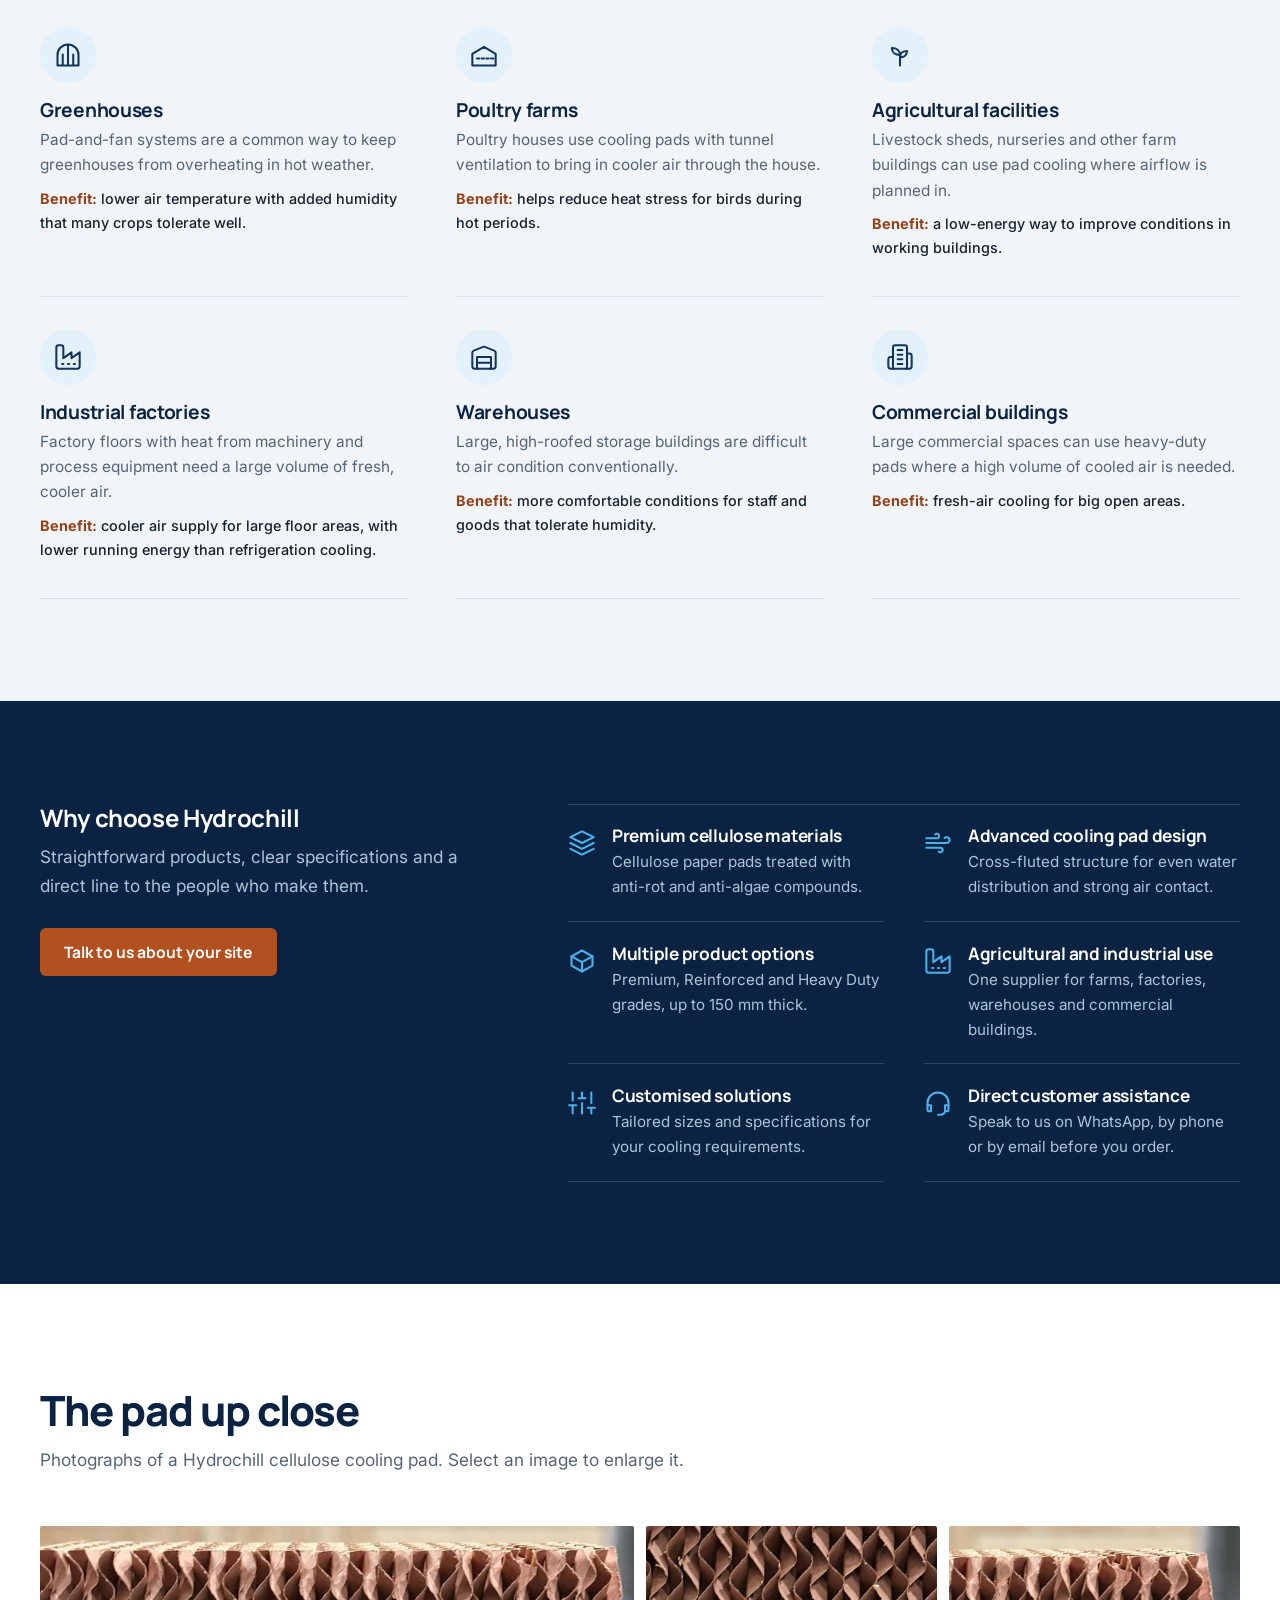
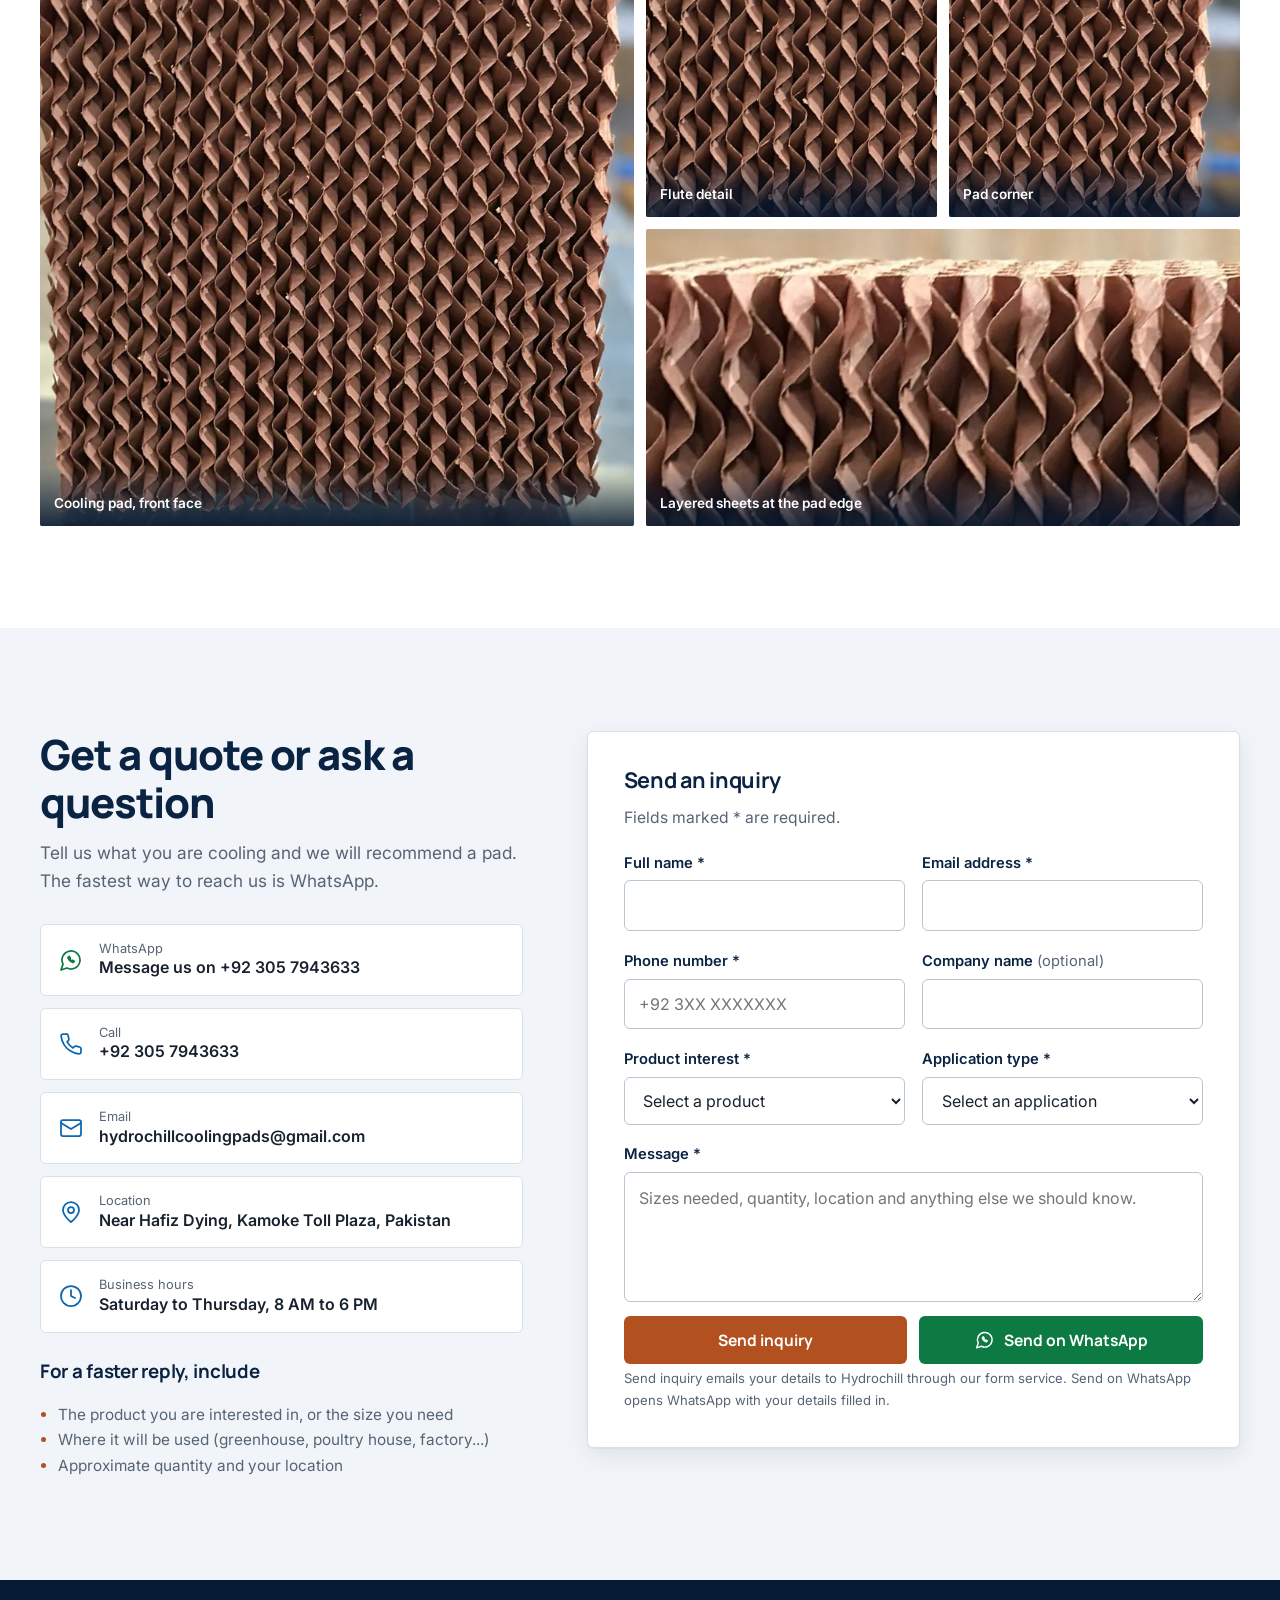
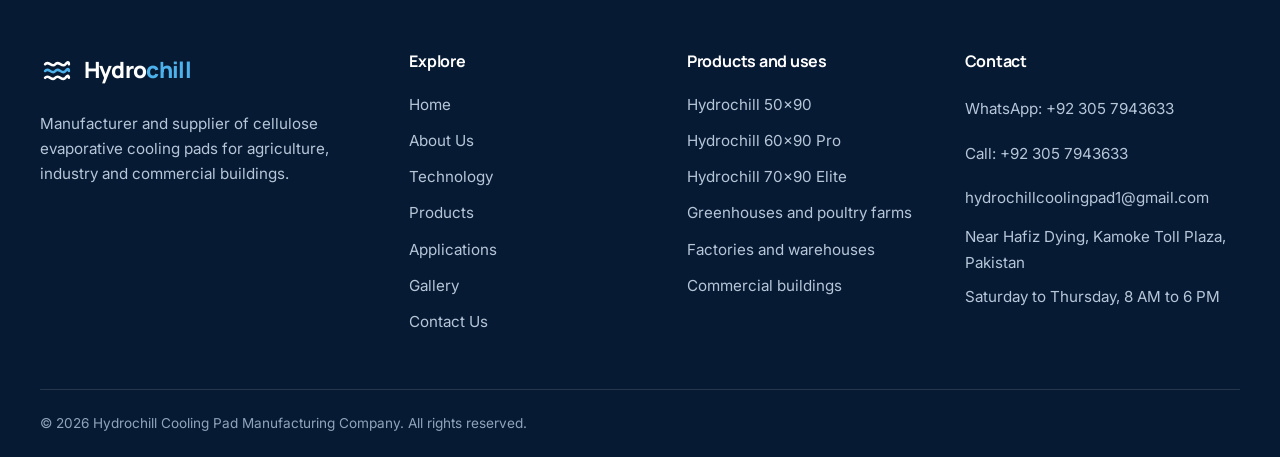
==== commit 12c5311d: "Update index.html" ====
--- a/index.html
+++ b/index.html
@@ -530,9 +530,9 @@
               <svg class="icon" aria-hidden="true"><use href="#i-phone"/></svg>
               <span><small>Call</small><strong>+92 305 7943633</strong></span>
             </a>
-            <a class="contact-card" href="mailto:hydrochillcoolingpad1@gmail.com">
+            <a class="contact-card" href="mailto:hydrochillcoolingpads@gmail.com">
               <svg class="icon" aria-hidden="true"><use href="#i-mail"/></svg>
-              <span><small>Email</small><strong>hydrochillcoolingpad1@gmail.com</strong></span>
+              <span><small>Email</small><strong>hydrochillcoolingpads@gmail.com</strong></span>
             </a>
             <a class="contact-card" href="https://maps.app.goo.gl/YcEHuK7v4nqUzkVq8?g_st=awb" target="_blank" rel="noopener">
               <svg class="icon" aria-hidden="true"><use href="#i-pin"/></svg>
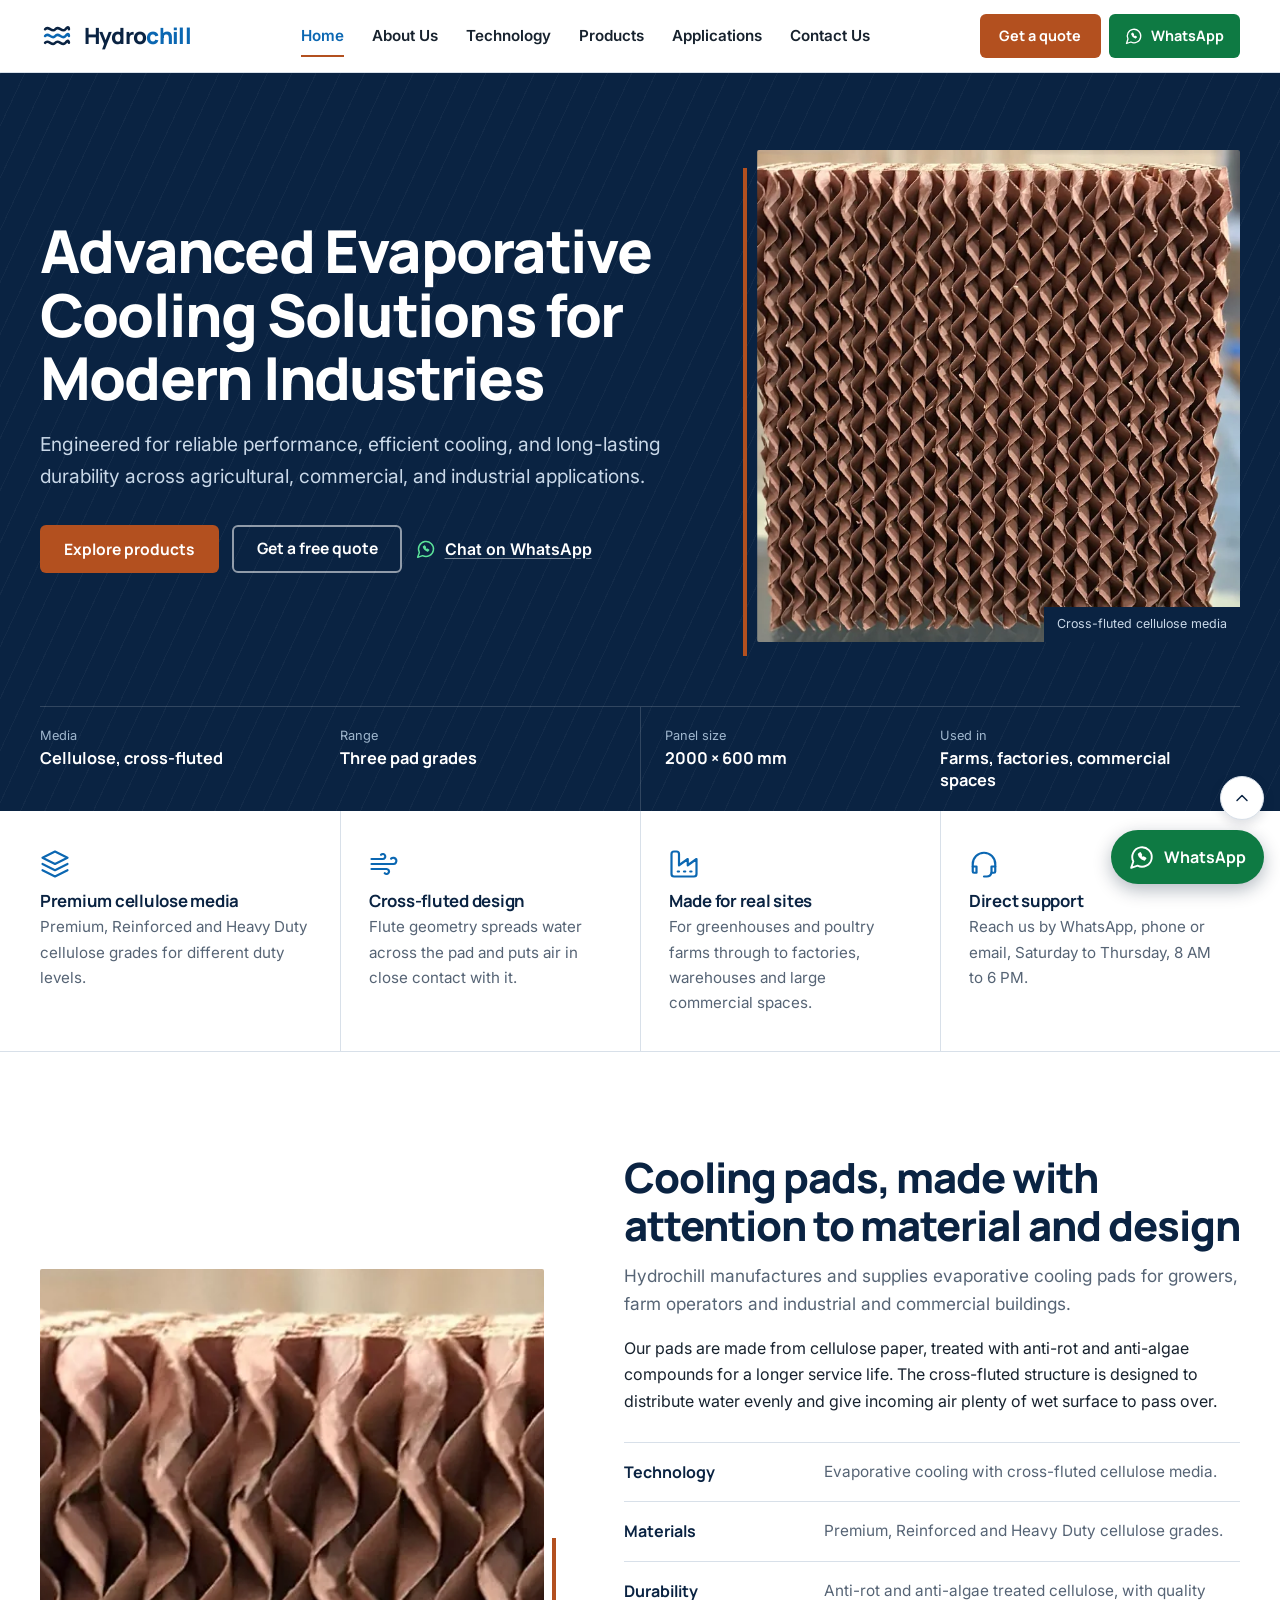
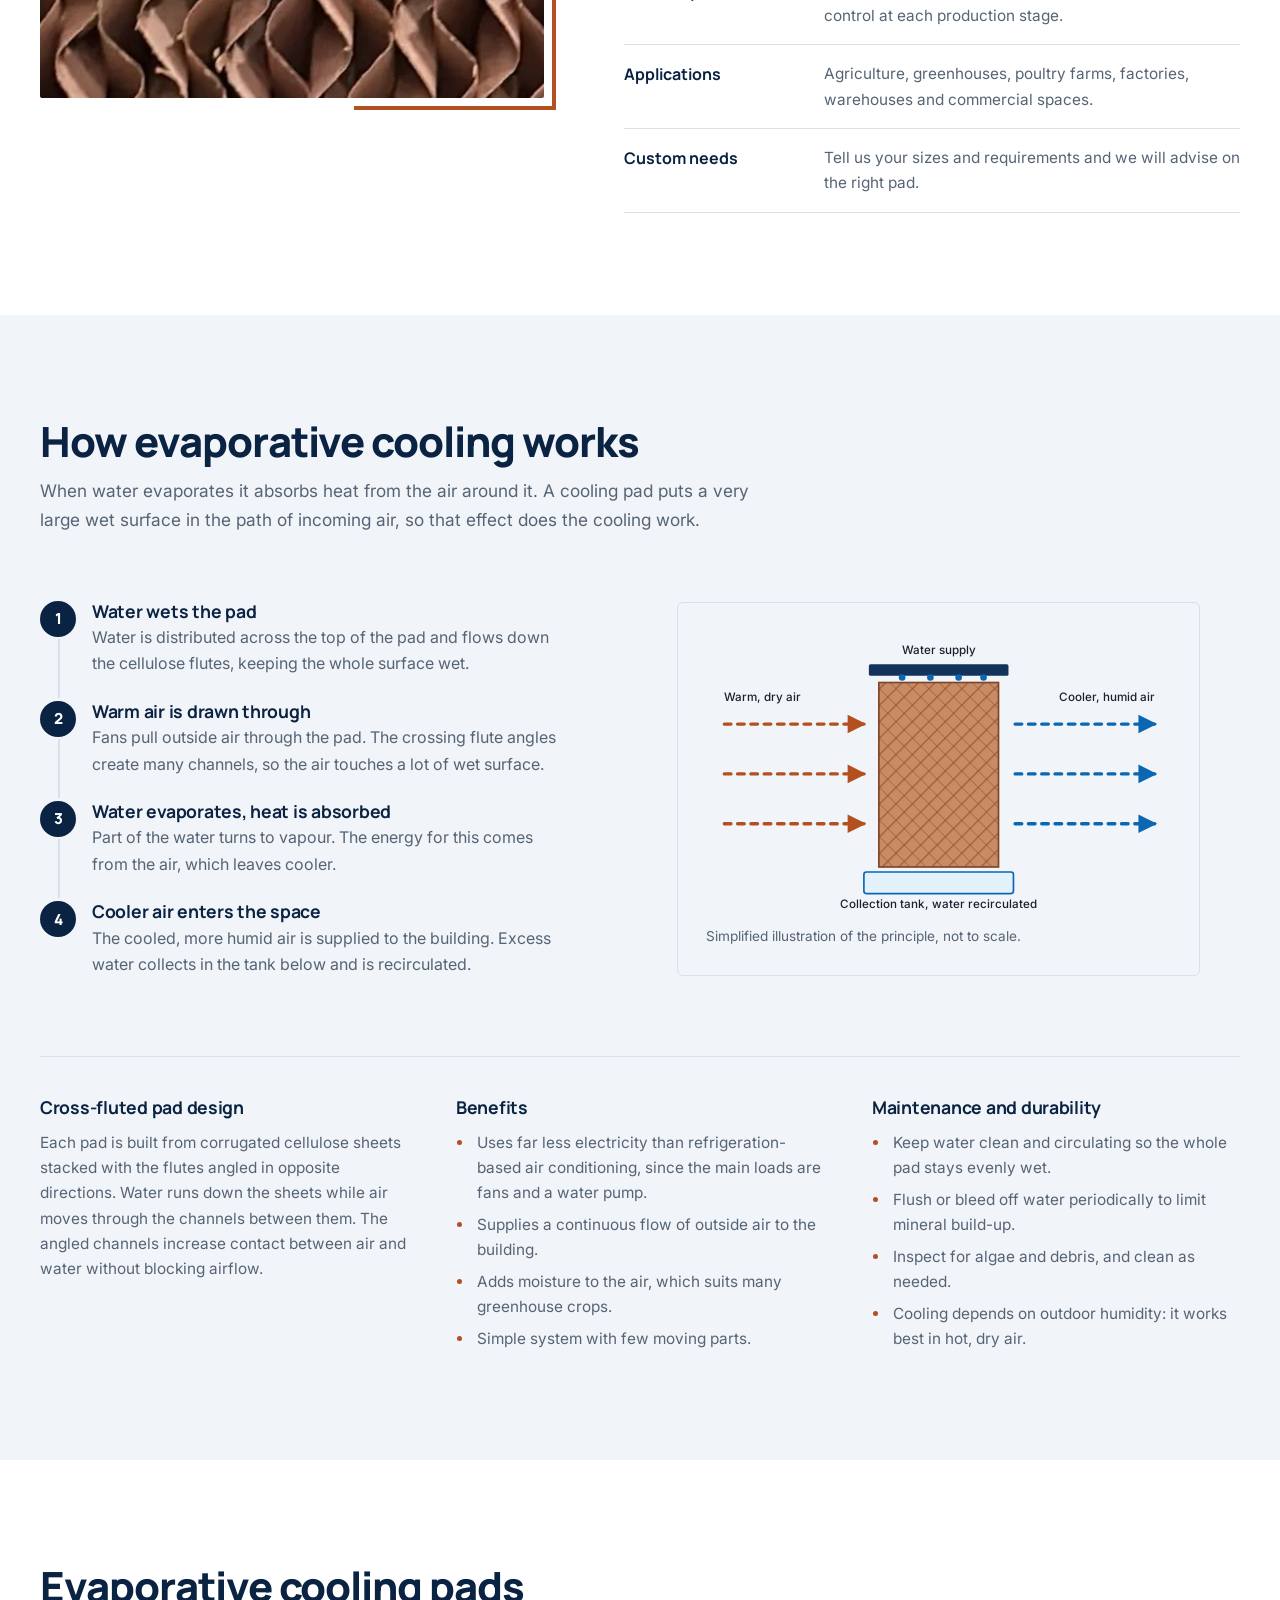
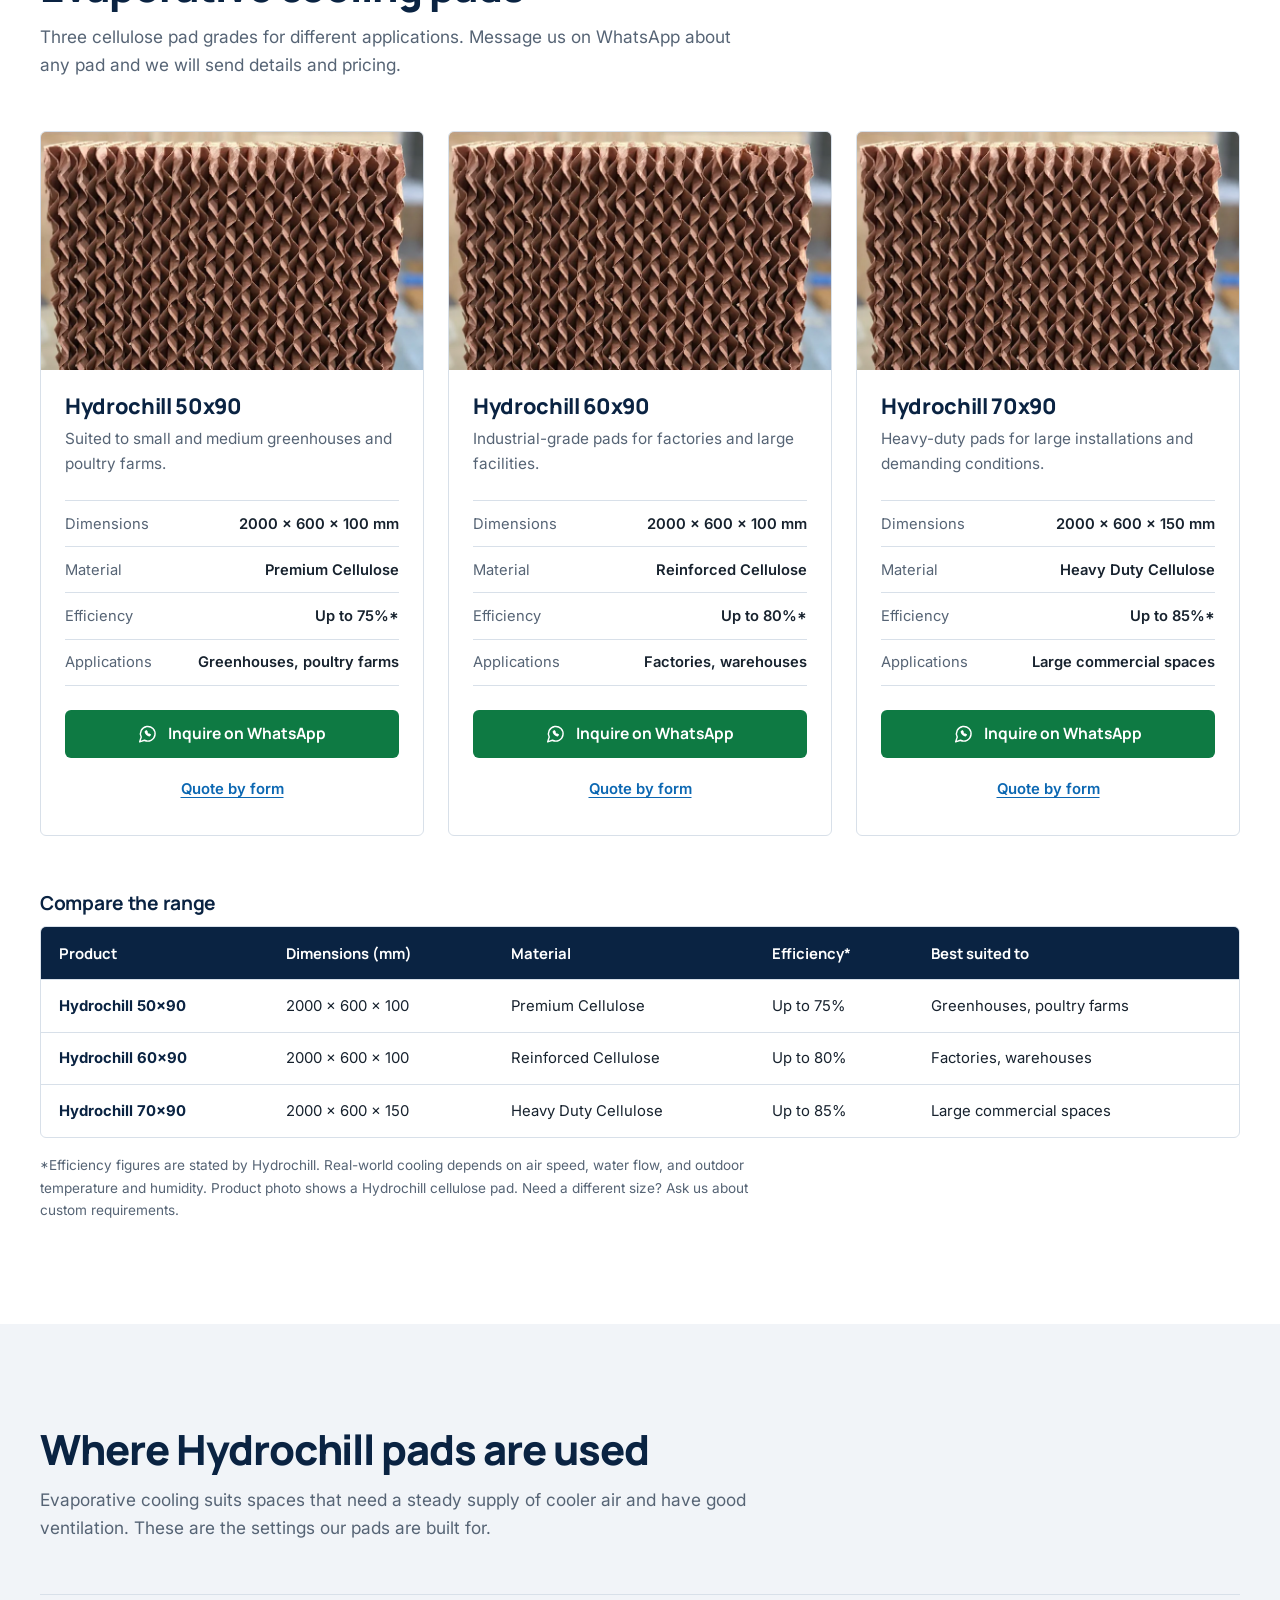
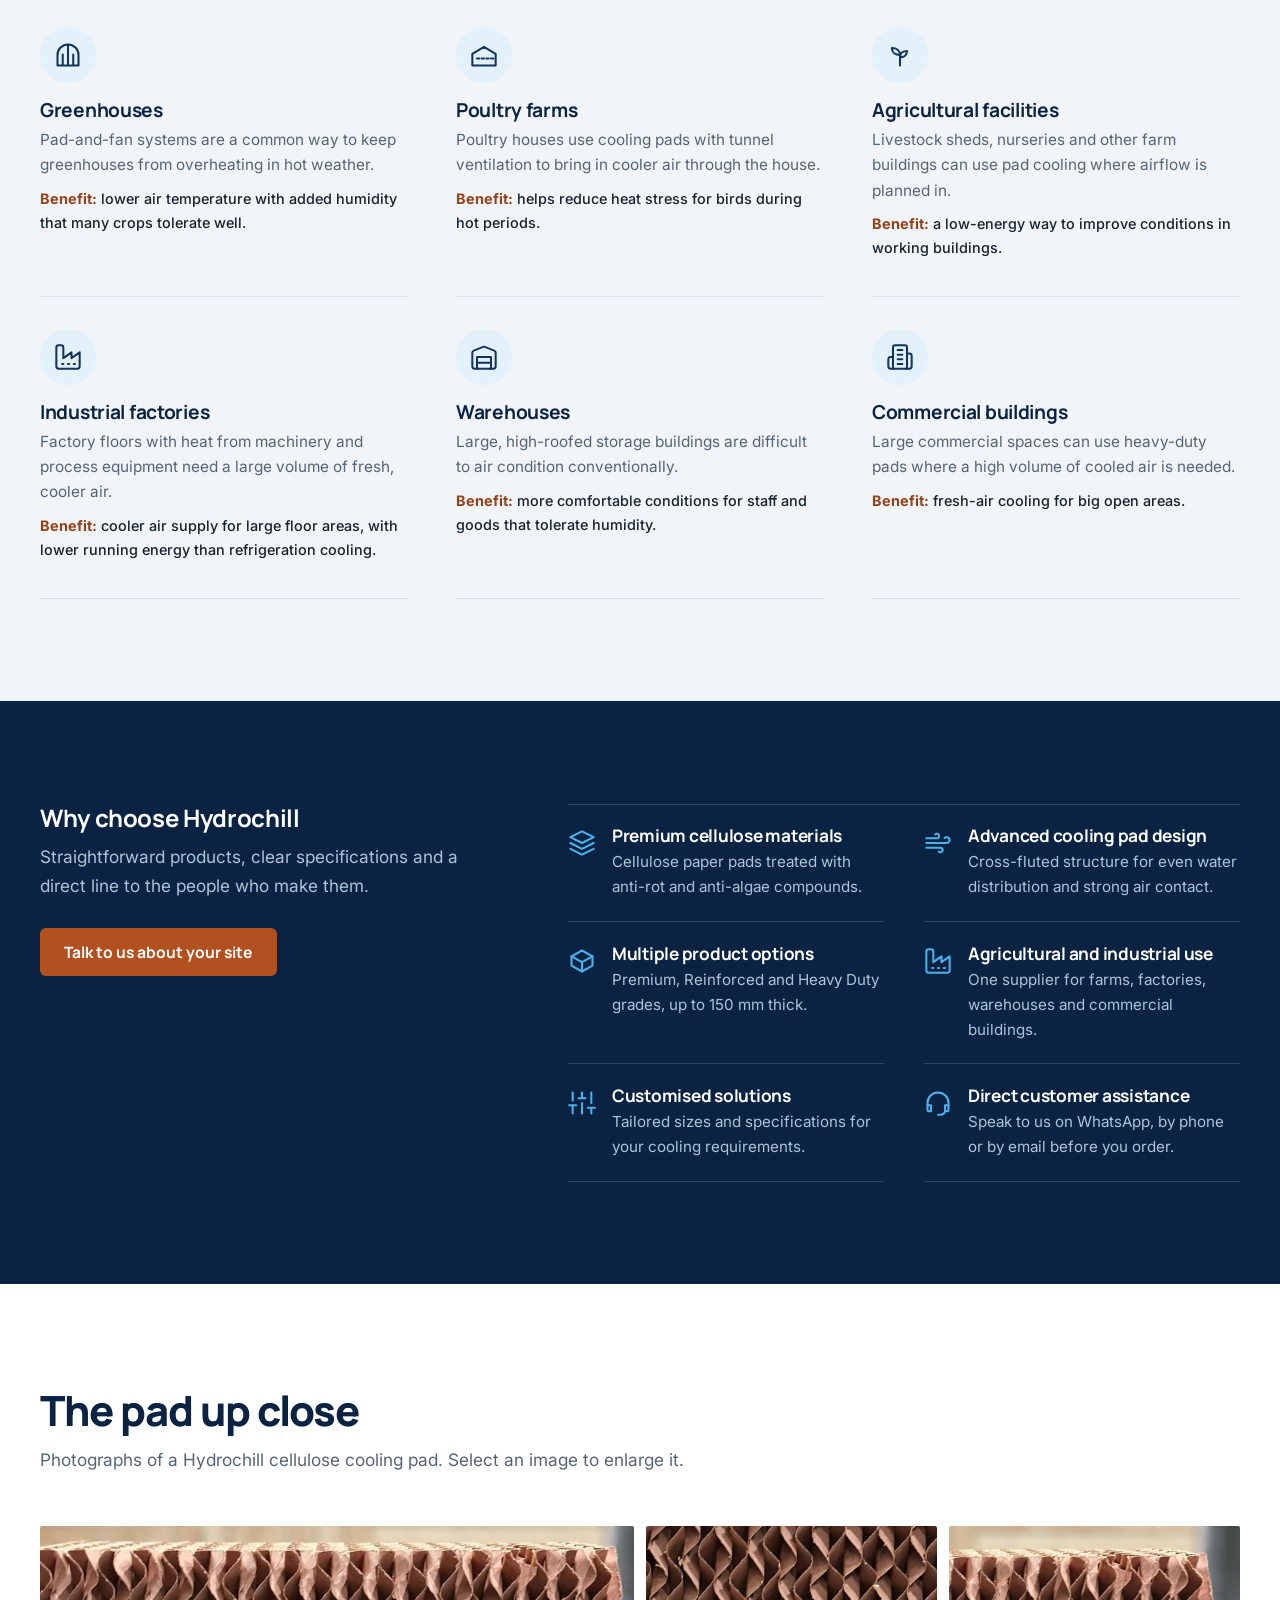
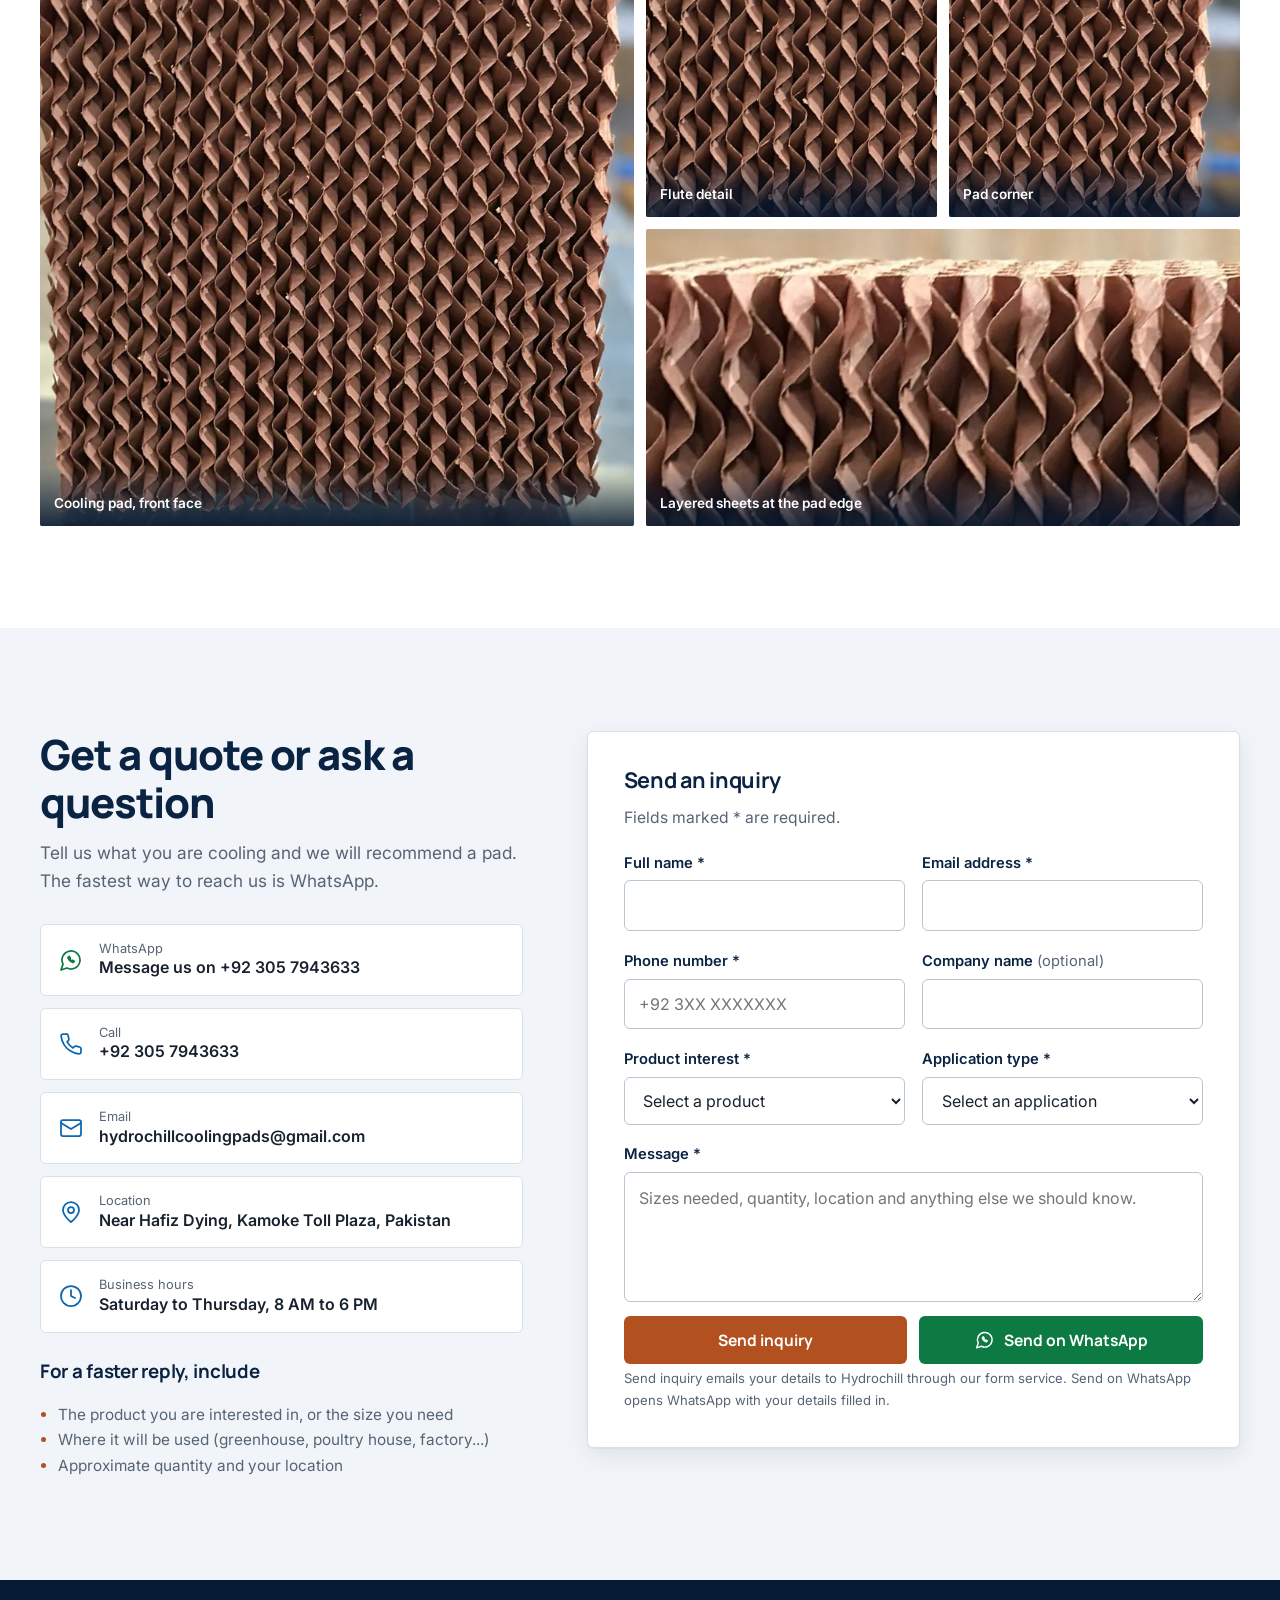
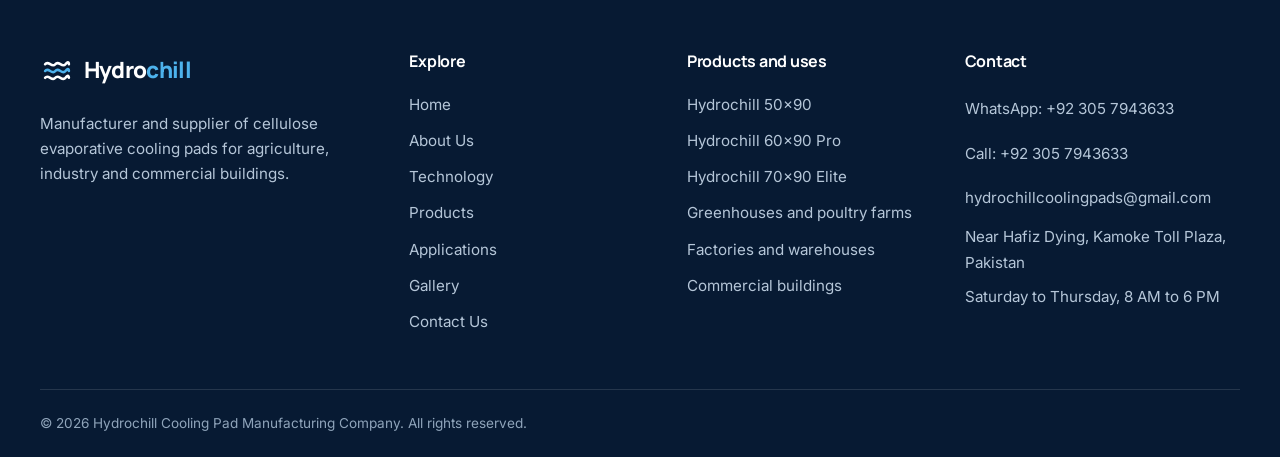
==== commit df8a459c: "Update index.html email change" ====
--- a/index.html
+++ b/index.html
@@ -662,7 +662,7 @@
           <ul class="footer-contact">
             <li><a href="https://wa.me/923057943633?text=Hello%20Hydrochill%2C%20I%20would%20like%20to%20know%20more%20about%20your%20evaporative%20cooling%20pads." target="_blank" rel="noopener">WhatsApp: +92 305 7943633<span class="visually-hidden"> (opens in a new tab)</span></a></li>
             <li><a href="tel:+923057943633">Call: +92 305 7943633</a></li>
-            <li><a href="mailto:hydrochillcoolingpad1@gmail.com">hydrochillcoolingpad1@gmail.com</a></li>
+            <li><a href="mailto:hydrochillcoolingpads@gmail.com">hydrochillcoolingpads@gmail.com</a></li>
             <li>Near Hafiz Dying, Kamoke Toll Plaza, Pakistan</li>
             <li>Saturday to Thursday, 8 AM to 6 PM</li>
           </ul>
